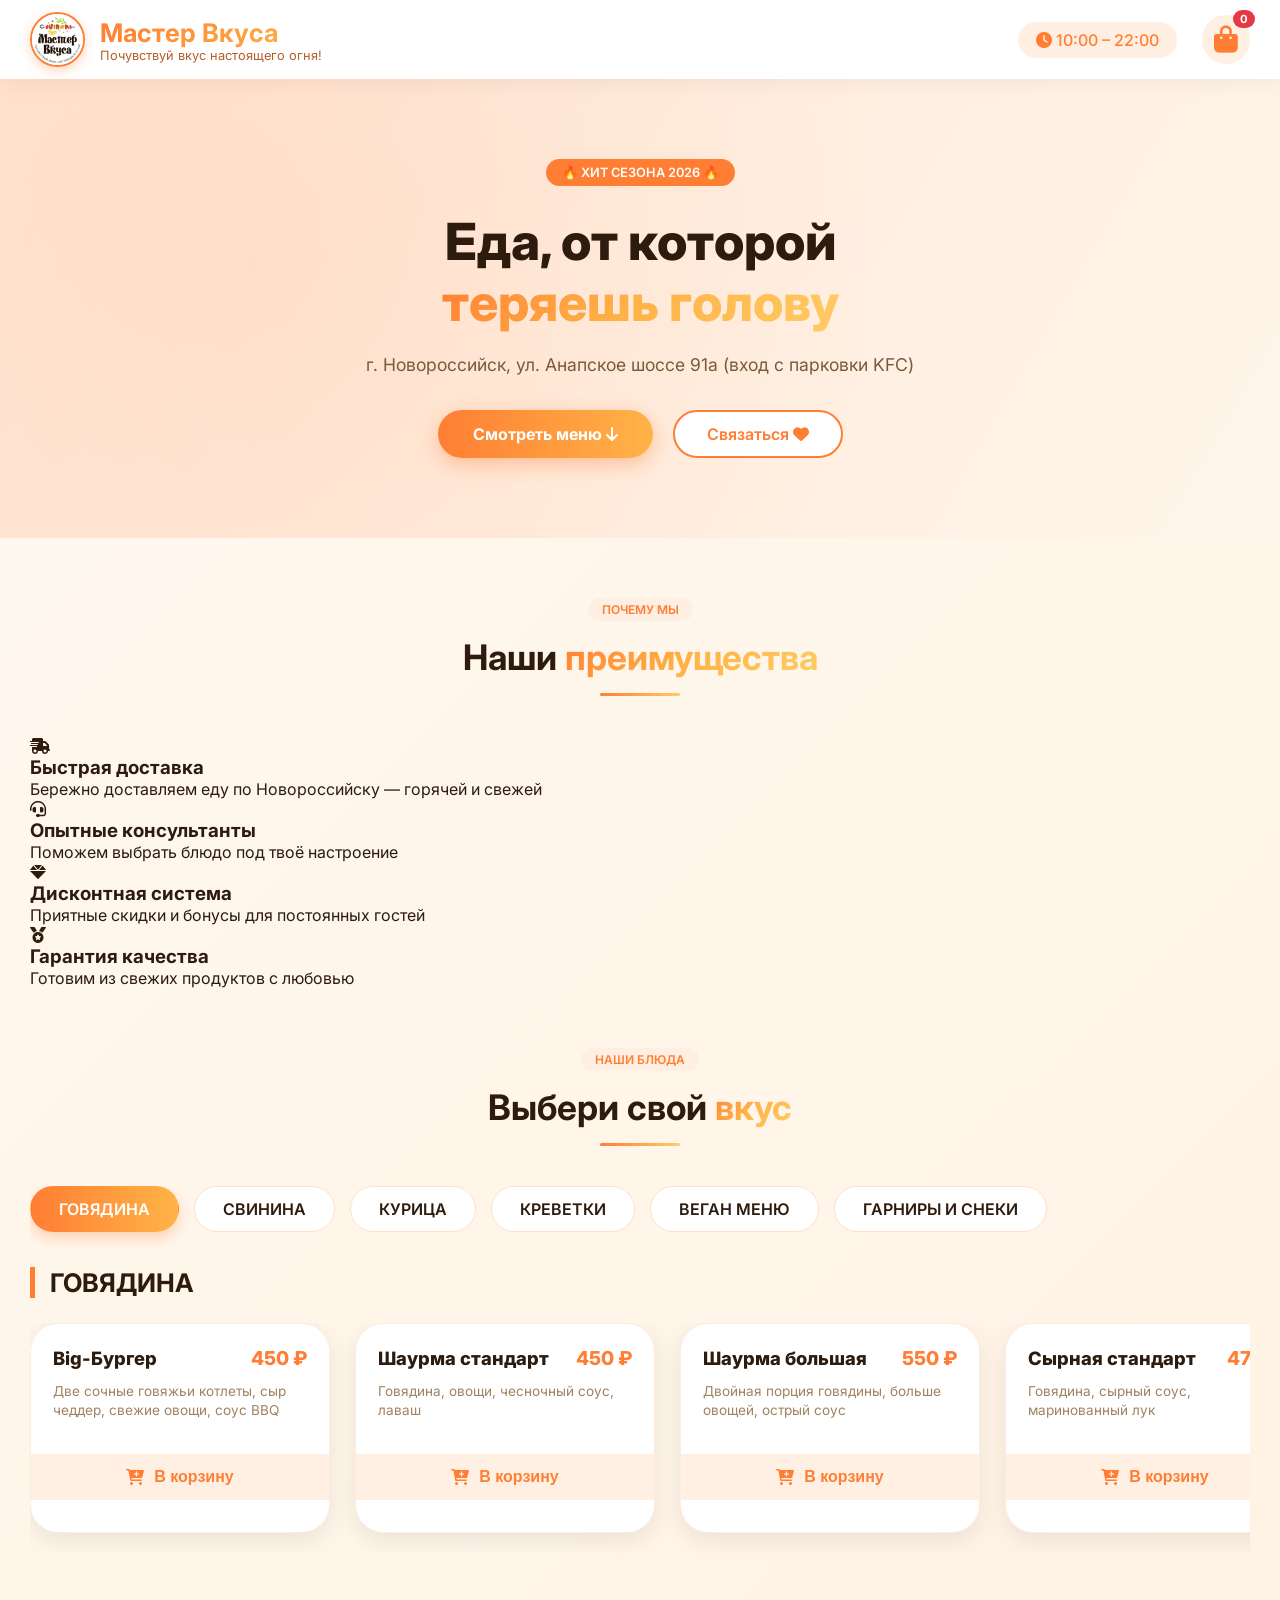
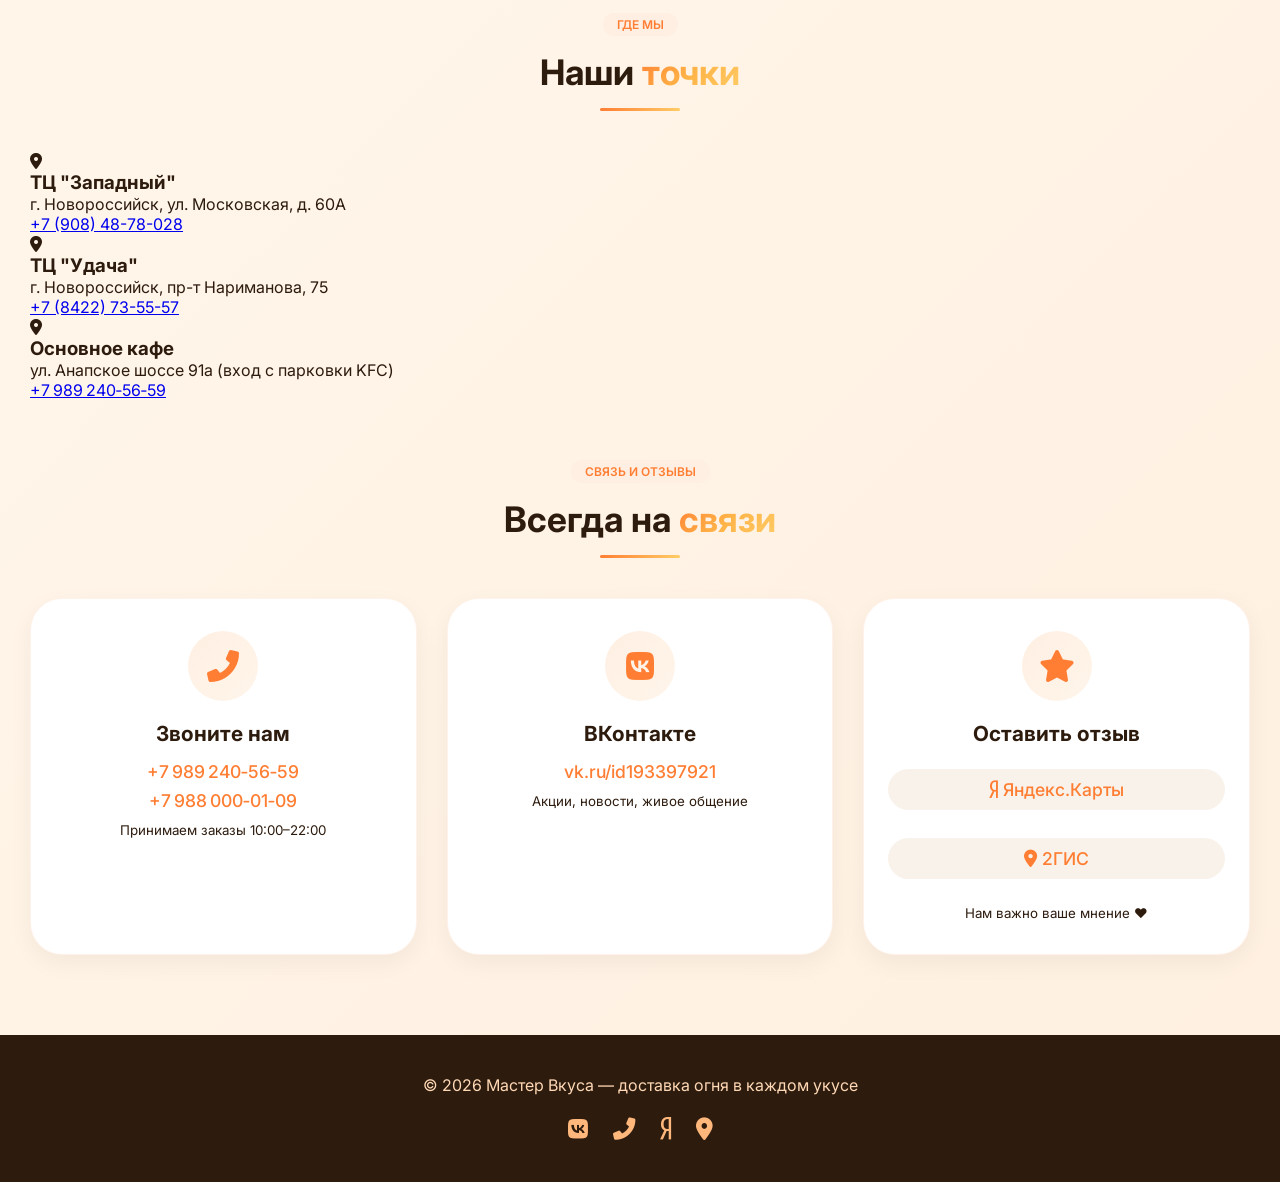
==== index.html @ c873ac10 "Update index.html" ====
<!DOCTYPE html>
<html lang="ru">
<head>
    <meta charset="UTF-8">
    <meta name="viewport" content="width=device-width, initial-scale=1.0, user-scalable=yes">
    <title>Мастер Вкуса — яркая доставка еды в Новороссийске</title>
    <link rel="stylesheet" href="style.css">
    <link rel="stylesheet" href="https://cdnjs.cloudflare.com/ajax/libs/font-awesome/6.0.0-beta3/css/all.min.css">
    <link href="https://fonts.googleapis.com/css2?family=Inter:opsz,wght@14..32,300;14..32,400;14..32,600;14..32,700;14..32,800&display=swap" rel="stylesheet">
</head>
<body>

    <!-- Бургер-меню -->
    <div class="burger-menu" id="burgerMenu">
        <div class="burger-line"></div>
        <div class="burger-line"></div>
        <div class="burger-line"></div>
    </div>
    <nav class="mobile-nav" id="mobileNav">
        <ul>
            <li><a href="#menu" class="mobile-link">🍔 Меню</a></li>
            <li><a href="#advantages" class="mobile-link">⭐ Почему мы</a></li>
            <li><a href="#shops" class="mobile-link">📍 Адреса</a></li>
            <li><a href="#contacts" class="mobile-link">📞 Контакты</a></li>
            <li><a href="#" id="mobileCartLink">🛒 Корзина <span id="mobileCartCount">0</span></a></li>
        </ul>
    </nav>

    <header class="header">
        <div class="container">
            <div class="logo-wrapper">
                <img src="IMG_5911.png" alt="Мастер Вкуса" class="logo-img" onerror="this.src='https://placehold.co/70x70?text=Лого'">
                <div class="logo-text">
                    <h1>Мастер Вкуса</h1>
                    <p>Почувствуй вкус настоящего огня!</p>
                </div>
            </div>
            <div class="header-info">
                <div class="hours"><i class="fas fa-clock"></i> 10:00 – 22:00</div>
                <div class="cart-icon" id="cartIcon">
                    <i class="fas fa-bag-shopping"></i>
                    <span id="cartCount" class="cart-count">0</span>
                </div>
            </div>
        </div>
    </header>

    <section class="hero">
        <div class="hero-bg"></div>
        <div class="container hero-content">
            <span class="hero-badge">🔥 ХИТ СЕЗОНА 2026 🔥</span>
            <h2>Еда, от которой<br><span class="gradient-text">теряешь голову</span></h2>
            <p>г. Новороссийск, ул. Анапское шоссе 91а (вход с парковки KFC)</p>
            <div class="hero-buttons">
                <a href="#menu" class="btn-primary">Смотреть меню <i class="fas fa-arrow-down"></i></a>
                <a href="#contacts" class="btn-secondary">Связаться <i class="fas fa-heart"></i></a>
            </div>
        </div>
    </section>

    <!-- БЛОК ПРЕИМУЩЕСТВ (как на фото) -->
    <div class="advantages-section" id="advantages">
        <div class="container">
            <div class="section-header">
                <span class="section-tag">ПОЧЕМУ МЫ</span>
                <h2 class="section-title">Наши <span class="gradient-text">преимущества</span></h2>
                <div class="glow-line"></div>
            </div>
            <div class="advantages-grid">
                <div class="advantage-card">
                    <div class="advantage-icon"><i class="fas fa-truck-fast"></i></div>
                    <h3>Быстрая доставка</h3>
                    <p>Бережно доставляем еду по Новороссийску — горячей и свежей</p>
                </div>
                <div class="advantage-card">
                    <div class="advantage-icon"><i class="fas fa-headset"></i></div>
                    <h3>Опытные консультанты</h3>
                    <p>Поможем выбрать блюдо под твоё настроение</p>
                </div>
                <div class="advantage-card">
                    <div class="advantage-icon"><i class="fas fa-gem"></i></div>
                    <h3>Дисконтная система</h3>
                    <p>Приятные скидки и бонусы для постоянных гостей</p>
                </div>
                <div class="advantage-card">
                    <div class="advantage-icon"><i class="fas fa-medal"></i></div>
                    <h3>Гарантия качества</h3>
                    <p>Готовим из свежих продуктов с любовью</p>
                </div>
            </div>
        </div>
    </div>

    <!-- МЕНЮ -->
    <div class="container" id="menu">
        <div class="section-header">
            <span class="section-tag">НАШИ БЛЮДА</span>
            <h2 class="section-title">Выбери свой <span class="gradient-text">вкус</span></h2>
            <div class="glow-line"></div>
        </div>
        
        <div class="categories-scroll">
            <div class="categories-wrapper" id="categoriesWrapper"></div>
        </div>
        
        <div id="activeCategoryTitle" class="active-category-title"></div>
        <div id="menuGrid" class="menu-grid-horizontal"></div>
    </div>

    <!-- БЛОК АДРЕСОВ МАГАЗИНОВ (как на фото) -->
    <div class="shops-section" id="shops">
        <div class="container">
            <div class="section-header">
                <span class="section-tag">ГДЕ МЫ</span>
                <h2 class="section-title">Наши <span class="gradient-text">точки</span></h2>
                <div class="glow-line"></div>
            </div>
            <div class="shops-grid">
                <div class="shop-card">
                    <i class="fas fa-map-marker-alt"></i>
                    <h3>ТЦ "Западный"</h3>
                    <p>г. Новороссийск, ул. Московская, д. 60А</p>
                    <a href="tel:+79084878028">+7 (908) 48-78-028</a>
                </div>
                <div class="shop-card">
                    <i class="fas fa-map-marker-alt"></i>
                    <h3>ТЦ "Удача"</h3>
                    <p>г. Новороссийск, пр-т Нариманова, 75</p>
                    <a href="tel:+78422735557">+7 (8422) 73-55-57</a>
                </div>
                <div class="shop-card">
                    <i class="fas fa-map-marker-alt"></i>
                    <h3>Основное кафе</h3>
                    <p>ул. Анапское шоссе 91а (вход с парковки KFC)</p>
                    <a href="tel:+79892405659">+7 989 240‑56‑59</a>
                </div>
            </div>
        </div>
    </div>

    <!-- БЛОК КОНТАКТОВ -->
    <div class="container contacts-section" id="contacts">
        <div class="section-header">
            <span class="section-tag">СВЯЗЬ И ОТЗЫВЫ</span>
            <h2 class="section-title">Всегда на <span class="gradient-text">связи</span></h2>
            <div class="glow-line"></div>
        </div>
        
        <div class="contacts-grid">
            <div class="contact-card">
                <div class="contact-icon"><i class="fas fa-phone-alt"></i></div>
                <h3>Звоните нам</h3>
                <a href="tel:+79892405659">+7 989 240‑56‑59</a>
                <a href="tel:+79880000109">+7 988 000‑01‑09</a>
                <small>Принимаем заказы 10:00–22:00</small>
            </div>

            <div class="contact-card">
                <div class="contact-icon"><i class="fab fa-vk"></i></div>
                <h3>ВКонтакте</h3>
                <a href="https://vk.ru/id193397921" target="_blank">vk.ru/id193397921</a>
                <small>Акции, новости, живое общение</small>
            </div>

            <div class="contact-card">
                <div class="contact-icon"><i class="fas fa-star"></i></div>
                <h3>Оставить отзыв</h3>
                <div class="review-links">
                    <a href="https://yandex.ru/maps/org/master_vkusa/110800337892/" target="_blank" class="review-btn yandex">
                        <i class="fab fa-yandex"></i> Яндекс.Карты
                    </a>
                    <a href="https://2gis.ru/novorossiysk/firm/70000001045162228" target="_blank" class="review-btn dgis">
                        <i class="fas fa-map-marker-alt"></i> 2ГИС
                    </a>
                </div>
                <small>Нам важно ваше мнение ❤️</small>
            </div>
        </div>
    </div>

    <!-- Модалки -->
    <div id="cartModal" class="modal">
        <div class="modal-content">
            <span class="close">&times;</span>
            <h2><i class="fas fa-bag-shopping"></i> Корзина</h2>
            <div id="cartItems" class="cart-items-list"></div>
            <div class="cart-total">Итого: <span id="cartTotalPrice">0</span> ₽</div>
            <button id="checkoutBtn" class="btn-checkout">Оформить заказ →</button>
        </div>
    </div>

    <div id="orderModal" class="modal">
        <div class="modal-content">
            <span class="close-order">&times;</span>
            <h2><i class="fas fa-clipboard-list"></i> Детали доставки</h2>
            <form id="orderForm">
                <label>Ваше имя</label>
                <input type="text" id="customerName" placeholder="Алексей" required>
                <label>Адрес доставки</label>
                <input type="text" id="customerAddress" placeholder="ул. Красная, 12, кв. 5" required>
                <label>Оплата</label>
                <select id="paymentMethod">
                    <option value="Наличные">Наличные курьеру</option>
                    <option value="Карта">Карта курьеру</option>
                </select>
                <button type="submit" class="btn-submit-order">Отправить в Max →</button>
            </form>
        </div>
    </div>

    <footer class="footer">
        <div class="container">
            <p>© 2026 Мастер Вкуса — доставка огня в каждом укусе</p>
            <div class="social-icons">
                <a href="https://vk.ru/id193397921" target="_blank"><i class="fab fa-vk"></i></a>
                <a href="tel:+79892405659"><i class="fas fa-phone-alt"></i></a>
                <a href="https://yandex.ru/maps/org/master_vkusa/110800337892/" target="_blank"><i class="fab fa-yandex"></i></a>
                <a href="https://2gis.ru/novorossiysk/firm/70000001045162228" target="_blank"><i class="fas fa-map-marker-alt"></i></a>
            </div>
        </div>
    </footer>

    <script src="script.js"></script>
</body>
</html>
---- style.css ----
* {
    margin: 0;
    padding: 0;
    box-sizing: border-box;
}

body {
    background: linear-gradient(135deg, #fff9f0 0%, #fff0e0 100%);
    color: #2d1b0e;
    font-family: 'Inter', 'Segoe UI', sans-serif;
    overflow-x: hidden;
}

.container {
    max-width: 1400px;
    margin: 0 auto;
    padding: 0 30px;
}

/* Бургер */
.burger-menu {
    display: none;
    position: fixed;
    top: 20px;
    left: 20px;
    z-index: 1001;
    width: 35px;
    height: 30px;
    flex-direction: column;
    justify-content: space-between;
    cursor: pointer;
}

.burger-line {
    width: 100%;
    height: 3px;
    background: #ff7e33;
    border-radius: 5px;
    transition: 0.3s;
}

.mobile-nav {
    display: none;
    position: fixed;
    top: 0;
    left: -280px;
    width: 260px;
    height: 100vh;
    background: white;
    z-index: 1000;
    padding: 80px 25px;
    box-shadow: 4px 0 20px rgba(0,0,0,0.1);
    transition: 0.3s;
    border-right: 2px solid #ff7e33;
}

.mobile-nav.active {
    left: 0;
}

.mobile-nav ul {
    list-style: none;
}

.mobile-nav ul li {
    margin: 25px 0;
}

.mobile-nav ul li a {
    font-size: 1.3rem;
    font-weight: 600;
    color: #2d1b0e;
    text-decoration: none;
}

.mobile-nav ul li a:hover {
    color: #ff7e33;
}

@media (max-width: 768px) {
    .burger-menu {
        display: flex;
    }
    .header .container {
        padding-left: 60px;
    }
}

/* Header */
.header {
    background: rgba(255, 255, 255, 0.98);
    box-shadow: 0 4px 20px rgba(0, 0, 0, 0.05);
    position: sticky;
    top: 0;
    z-index: 100;
    padding: 12px 0;
}

.header .container {
    display: flex;
    justify-content: space-between;
    align-items: center;
    flex-wrap: wrap;
    gap: 20px;
}

.logo-wrapper {
    display: flex;
    align-items: center;
    gap: 15px;
}

.logo-img {
    width: 55px;
    height: 55px;
    border-radius: 50%;
    object-fit: cover;
    border: 2px solid #ff7e33;
    box-shadow: 0 4px 12px rgba(255, 126, 51, 0.3);
}

.logo-text h1 {
    font-size: 1.6rem;
    background: linear-gradient(135deg, #ff7e33, #ffb347);
    -webkit-background-clip: text;
    background-clip: text;
    color: transparent;
}

.logo-text p {
    font-size: 0.8rem;
    color: #b45f2b;
}

.header-info {
    display: flex;
    gap: 25px;
    align-items: center;
}

.hours {
    background: #ffefe3;
    padding: 8px 18px;
    border-radius: 50px;
    font-weight: 500;
    color: #ff7e33;
}

.cart-icon {
    font-size: 1.7rem;
    cursor: pointer;
    position: relative;
    color: #ff7e33;
    transition: 0.2s;
    background: #fff0e3;
    padding: 8px 12px;
    border-radius: 50px;
}

.cart-icon:hover {
    background: #ff7e33;
    color: white;
}

.cart-count {
    position: absolute;
    top: -5px;
    right: -5px;
    background: #e63946;
    color: white;
    border-radius: 30px;
    padding: 2px 7px;
    font-size: 0.7rem;
    font-weight: bold;
}

/* Hero */
.hero {
    position: relative;
    padding: 80px 0;
    text-align: center;
    background: linear-gradient(120deg, #ffe6d5 0%, #fff5ea 100%);
}

.hero-bg {
    position: absolute;
    top: 0;
    left: 0;
    width: 100%;
    height: 100%;
    background-image: radial-gradient(circle at 20% 40%, rgba(255, 126, 51, 0.1) 0%, transparent 60%);
    pointer-events: none;
}

.hero-content {
    position: relative;
    z-index: 2;
}

.hero-badge {
    display: inline-block;
    background: #ff7e33;
    color: white;
    padding: 6px 16px;
    border-radius: 50px;
    font-size: 0.8rem;
    font-weight: 600;
    margin-bottom: 25px;
}

.hero h2 {
    font-size: 3.2rem;
    font-weight: 800;
    line-height: 1.2;
    margin-bottom: 20px;
    color: #2d1b0e;
}

.gradient-text {
    background: linear-gradient(135deg, #ff7e33, #ffb347, #ffcc66);
    -webkit-background-clip: text;
    background-clip: text;
    color: transparent;
}

.hero p {
    font-size: 1.1rem;
    color: #7a5a3a;
    margin-bottom: 35px;
}

.hero-buttons {
    display: flex;
    gap: 20px;
    justify-content: center;
    flex-wrap: wrap;
}

.btn-primary {
    background: linear-gradient(90deg, #ff7e33, #ffb347);
    padding: 14px 35px;
    border-radius: 50px;
    font-weight: 700;
    color: white;
    text-decoration: none;
    box-shadow: 0 6px 20px rgba(255, 126, 51, 0.4);
    transition: 0.3s;
    display: inline-block;
}

.btn-primary:hover {
    transform: translateY(-3px);
}

.btn-secondary {
    background: white;
    border: 2px solid #ff7e33;
    padding: 12px 32px;
    border-radius: 50px;
    font-weight: 600;
    color: #ff7e33;
    text-decoration: none;
    transition: 0.3s;
    display: inline-block;
}

.btn-secondary:hover {
    background: #ff7e33;
    color: white;
}

/* Секции */
.section-header {
    text-align: center;
    margin: 60px 0 40px;
}

.section-tag {
    display: inline-block;
    background: #ffefe3;
    color: #ff7e33;
    padding: 4px 14px;
    border-radius: 50px;
    font-size: 0.75rem;
    font-weight: 600;
    margin-bottom: 15px;
}

.section-title {
    font-size: 2.2rem;
    font-weight: 700;
    margin-bottom: 15px;
    color: #2d1b0e;
}

.glow-line {
    width: 80px;
    height: 3px;
    background: linear-gradient(90deg, #ff7e33, #ffcc66);
    margin: 0 auto;
    border-radius: 10px;
}

/* Горизонтальные категории */
.categories-scroll {
    overflow-x: auto;
    white-space: nowrap;
    margin: 30px 0 20px;
    padding-bottom: 15px;
    scrollbar-width: thin;
}

.categories-wrapper {
    display: inline-flex;
    gap: 15px;
}

.category-chip {
    display: inline-block;
    padding: 12px 28px;
    background: white;
    border-radius: 60px;
    font-weight: 600;
    color: #2d1b0e;
    cursor: pointer;
    transition: 0.2s;
    border: 1px solid #ffe0cc;
}

.category-chip:hover {
    border-color: #ff7e33;
    transform: translateY(-2px);
}

.category-chip.active {
    background: linear-gradient(90deg, #ff7e33, #ffb347);
    color: white;
    border-color: transparent;
    box-shadow: 0 6px 14px rgba(255, 126, 51, 0.3);
}

.active-category-title {
    font-size: 1.6rem;
    font-weight: 700;
    margin: 20px 0 25px;
    padding-left: 15px;
    border-left: 5px solid #ff7e33;
    color: #2d1b0e;
}

/* Горизонтальные карточки */
.menu-grid-horizontal {
    display: flex;
    overflow-x: auto;
    gap: 25px;
    padding-bottom: 20px;
    scrollbar-width: thin;
}

.menu-card {
    flex: 0 0 300px;
    background: white;
    border-radius: 28px;
    overflow: hidden;
    transition: 0.3s;
    box-shadow: 0 8px 24px rgba(0, 0, 0, 0.08);
    border: 1px solid rgba(255, 126, 51, 0.15);
}

.menu-card:hover {
    transform: translateY(-6px);
    border-color: #ff7e33;
}

.card-content {
    padding: 22px;
}

.card-title {
    display: flex;
    justify-content: space-between;
    align-items: baseline;
    flex-wrap: wrap;
    gap: 10px;
    margin-bottom: 10px;
}

.item-name {
    font-size: 1.15rem;
    font-weight: 800;
    color: #2d1b0e;
}

.item-price {
    color: #ff7e33;
    font-weight: 800;
    font-size: 1.2rem;
}

.item-description {
    font-size: 0.85rem;
    color: #a08263;
    margin: 12px 0;
    line-height: 1.4;
}

.btn-add {
    background: #fff0e3;
    border: none;
    width: 100%;
    padding: 14px;
    font-weight: 700;
    color: #ff7e33;
    cursor: pointer;
    transition: 0.2s;
    display: flex;
    align-items: center;
    justify-content: center;
    gap: 10px;
    font-size: 1rem;
}

.btn-add:hover {
    background: #ff7e33;
    color: white;
}

/* Контакты */
.contacts-section {
    margin: 60px auto;
}

.contacts-grid {
    display: grid;
    grid-template-columns: repeat(auto-fit, minmax(280px, 1fr));
    gap: 30px;
    margin-top: 30px;
}

.contact-card {
    background: white;
    border-radius: 32px;
    padding: 32px 24px;
    text-align: center;
    transition: 0.3s;
    box-shadow: 0 8px 24px rgba(0, 0, 0, 0.05);
    border: 1px solid rgba(255, 126, 51, 0.1);
}

.contact-card:hover {
    transform: translateY(-5px);
    border-color: #ff7e33;
}

.contact-icon {
    width: 70px;
    height: 70px;
    background: linear-gradient(135deg, #ffefe3, #fff5ea);
    border-radius: 50%;
    display: flex;
    align-items: center;
    justify-content: center;
    margin: 0 auto 20px;
}

.contact-icon i {
    font-size: 2rem;
    color: #ff7e33;
}

.contact-card h3 {
    margin-bottom: 15px;
    font-size: 1.3rem;
}

.contact-card a {
    display: block;
    color: #ff7e33;
    text-decoration: none;
    margin: 8px 0;
    font-size: 1.1rem;
    font-weight: 500;
}

.contact-card a:hover {
    color: #ffb347;
}

.review-links {
    display: flex;
    flex-direction: column;
    gap: 12px;
    margin: 15px 0;
}

.review-btn {
    display: inline-flex;
    align-items: center;
    justify-content: center;
    gap: 8px;
    padding: 10px;
    border-radius: 50px;
    background: #f8f2ea;
    text-decoration: none;
    font-weight: 500;
    color: #2d1b0e;
    transition: 0.2s;
}

.review-btn:hover {
    background: #ff7e33;
    color: white !important;
}

/* Модалки */
.modal {
    display: none;
    position: fixed;
    z-index: 1000;
    left: 0;
    top: 0;
    width: 100%;
    height: 100%;
    background: rgba(0, 0, 0, 0.5);
    backdrop-filter: blur(4px);
}

.modal-content {
    background: white;
    margin: 50px auto;
    width: 90%;
    max-width: 550px;
    border-radius: 40px;
    padding: 30px;
    animation: fadeUp 0.3s;
}

@keyframes fadeUp {
    from { opacity: 0; transform: translateY(30px);}
    to { opacity: 1; transform: translateY(0);}
}

.close, .close-order {
    float: right;
    font-size: 28px;
    cursor: pointer;
    color: #999;
}

.close:hover, .close-order:hover {
    color: #ff7e33;
}

.cart-items-list {
    max-height: 380px;
    overflow-y: auto;
    margin: 20px 0;
}

.cart-item {
    display: flex;
    justify-content: space-between;
    align-items: center;
    background: #fef8f0;
    padding: 12px 16px;
    border-radius: 50px;
    margin-bottom: 10px;
}

.cart-item-remove {
    background: #e63946;
    border: none;
    padding: 5px 14px;
    border-radius: 30px;
    color: white;
    cursor: pointer;
}

.cart-total {
    font-size: 1.5rem;
    text-align: right;
    margin: 20px 0;
    border-top: 2px solid #ffefe3;
    padding-top: 15px;
    font-weight: 800;
    color: #ff7e33;
}

.btn-checkout, .btn-submit-order {
    background: linear-gradient(90deg, #ff7e33, #ffb347);
    width: 100%;
    padding: 14px;
    border: none;
    border-radius: 60px;
    font-weight: 700;
    font-size: 1.1rem;
    color: white;
    cursor: pointer;
}

form label {
    display: block;
    margin: 15px 0 5px;
    font-weight: 600;
}

form input, form select {
    width: 100%;
    padding: 14px;
    border-radius: 60px;
    border: 1px solid #ffe0cc;
    background: #fefaf5;
    font-size: 1rem;
}

form input:focus, form select:focus {
    outline: none;
    border-color: #ff7e33;
}

/* Footer */
.footer {
    background: #2d1b0e;
    color: #ffd8b5;
    text-align: center;
    padding: 40px 20px;
    margin-top: 80px;
}

.social-icons {
    display: flex;
    justify-content: center;
    gap: 25px;
    margin-top: 20px;
}

.social-icons a {
    color: #ffb77c;
    font-size: 1.4rem;
    transition: 0.2s;
}

.social-icons a:hover {
    color: #ff7e33;
    transform: translateY(-3px);
}

@media (max-width: 768px) {
    .hero h2 { font-size: 2rem; }
    .section-title { font-size: 1.6rem; }
    .container { padding: 0 20px; }
    .menu-card { flex: 0 0 260px; }
}
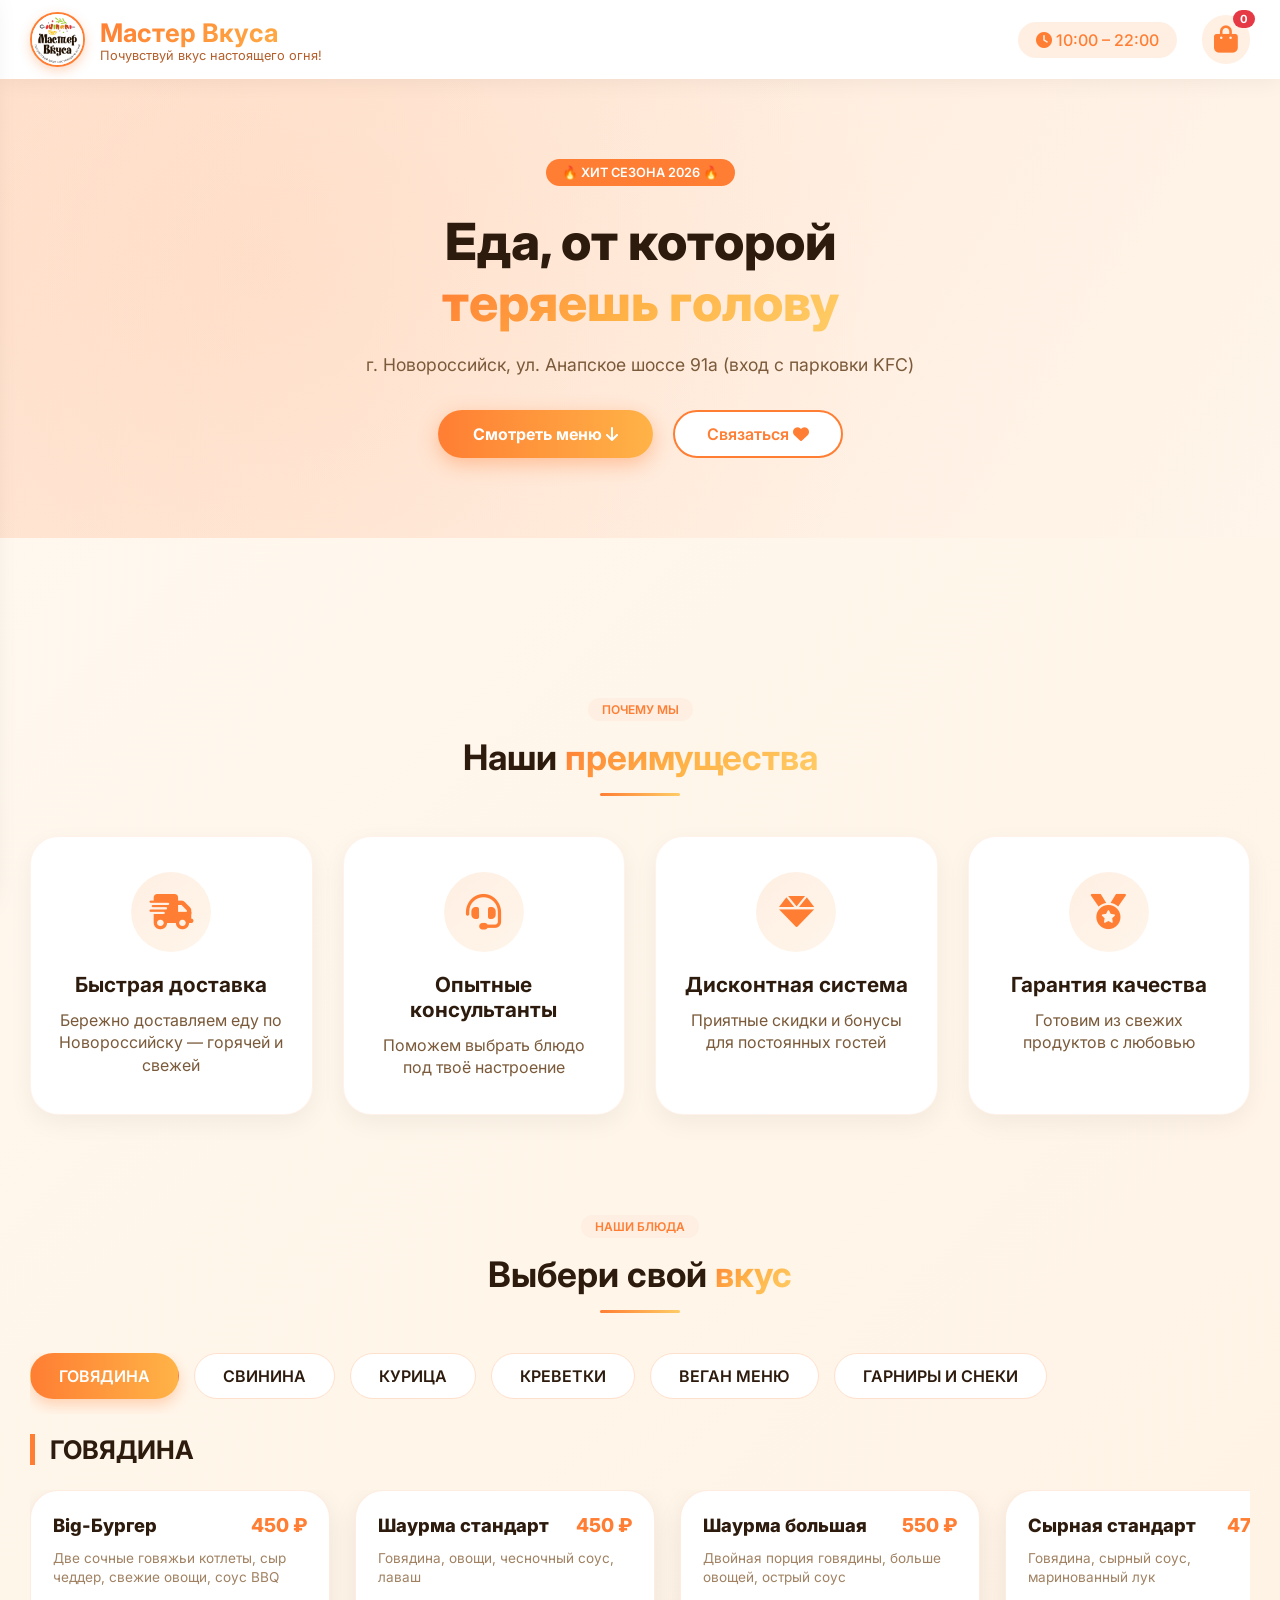
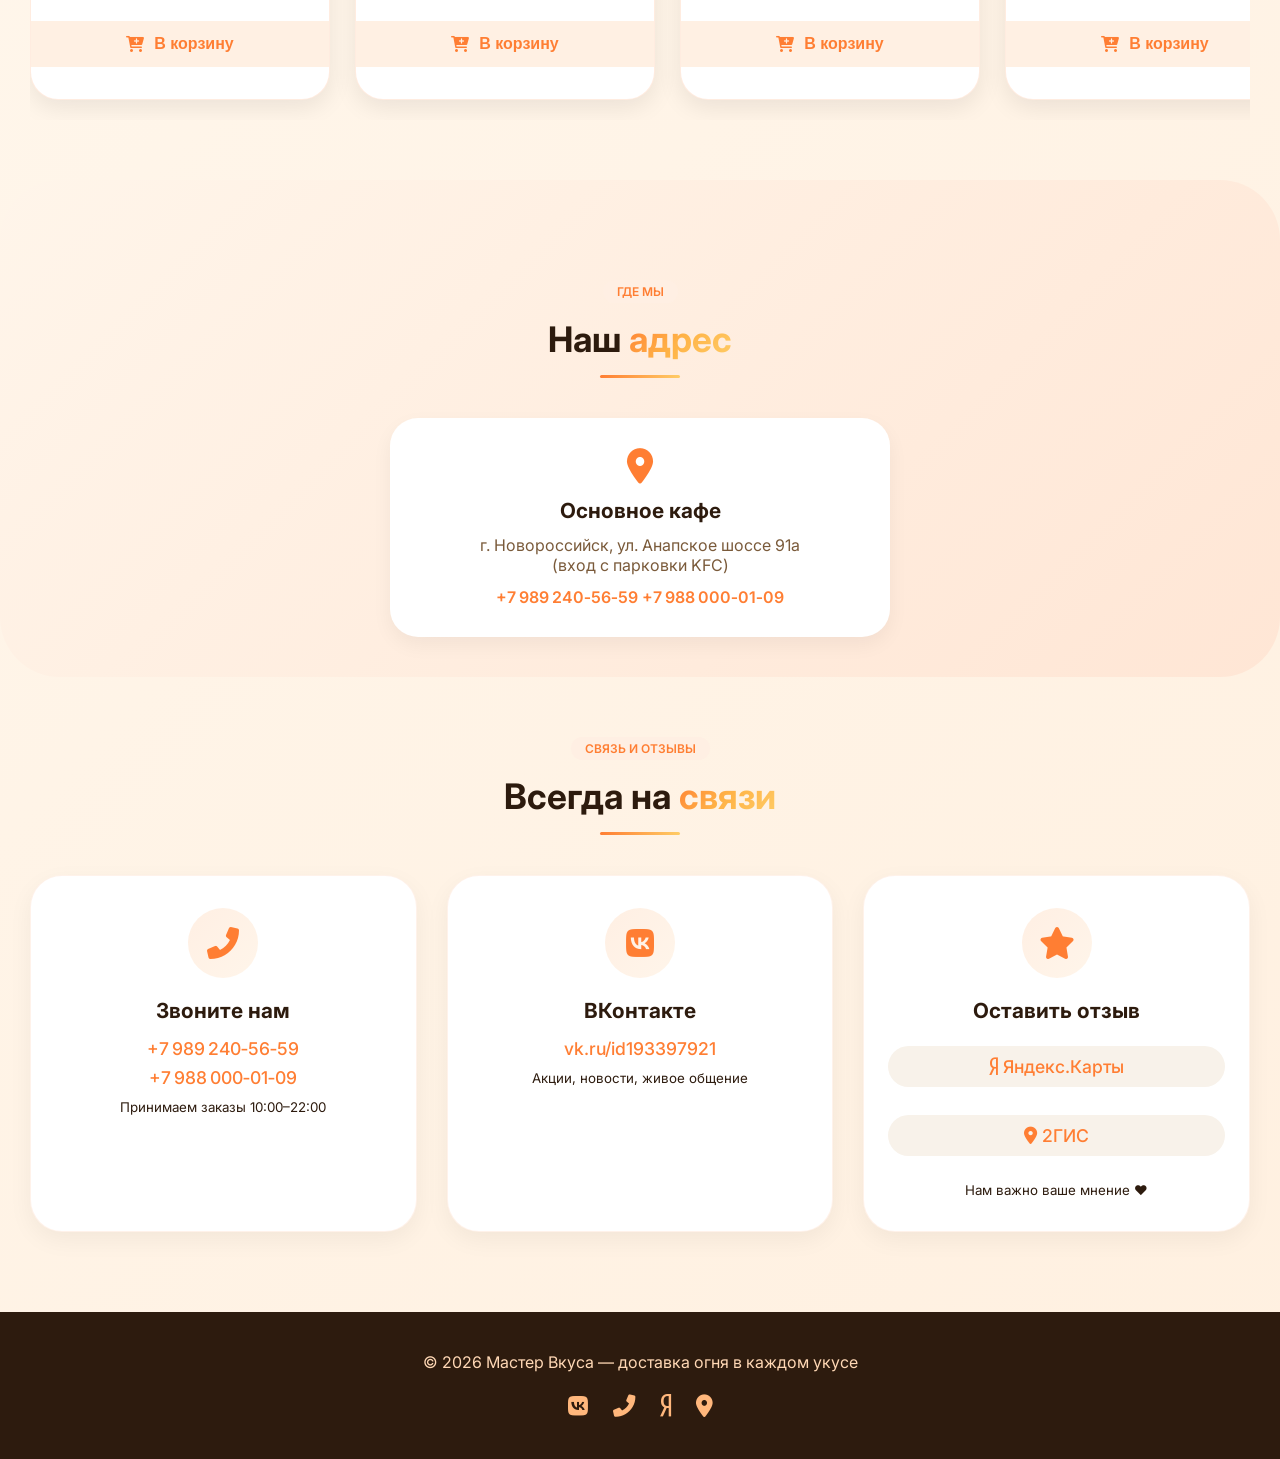
==== commit 4022666e: "Update index.html" ====
--- a/index.html
+++ b/index.html
@@ -20,7 +20,7 @@
         <ul>
             <li><a href="#menu" class="mobile-link">🍔 Меню</a></li>
             <li><a href="#advantages" class="mobile-link">⭐ Почему мы</a></li>
-            <li><a href="#shops" class="mobile-link">📍 Адреса</a></li>
+            <li><a href="#shops" class="mobile-link">📍 Адрес</a></li>
             <li><a href="#contacts" class="mobile-link">📞 Контакты</a></li>
             <li><a href="#" id="mobileCartLink">🛒 Корзина <span id="mobileCartCount">0</span></a></li>
         </ul>
@@ -58,7 +58,7 @@
         </div>
     </section>
 
-    <!-- БЛОК ПРЕИМУЩЕСТВ (как на фото) -->
+    <!-- БЛОК ПРЕИМУЩЕСТВ -->
     <div class="advantages-section" id="advantages">
         <div class="container">
             <div class="section-header">
@@ -107,32 +107,21 @@
         <div id="menuGrid" class="menu-grid-horizontal"></div>
     </div>
 
-    <!-- БЛОК АДРЕСОВ МАГАЗИНОВ (как на фото) -->
+    <!-- БЛОК АДРЕСА (только основной) -->
     <div class="shops-section" id="shops">
         <div class="container">
             <div class="section-header">
                 <span class="section-tag">ГДЕ МЫ</span>
-                <h2 class="section-title">Наши <span class="gradient-text">точки</span></h2>
+                <h2 class="section-title">Наш <span class="gradient-text">адрес</span></h2>
                 <div class="glow-line"></div>
             </div>
-            <div class="shops-grid">
-                <div class="shop-card">
-                    <i class="fas fa-map-marker-alt"></i>
-                    <h3>ТЦ "Западный"</h3>
-                    <p>г. Новороссийск, ул. Московская, д. 60А</p>
-                    <a href="tel:+79084878028">+7 (908) 48-78-028</a>
-                </div>
-                <div class="shop-card">
-                    <i class="fas fa-map-marker-alt"></i>
-                    <h3>ТЦ "Удача"</h3>
-                    <p>г. Новороссийск, пр-т Нариманова, 75</p>
-                    <a href="tel:+78422735557">+7 (8422) 73-55-57</a>
-                </div>
+            <div class="shops-grid" style="grid-template-columns: 1fr; max-width: 500px; margin: 0 auto;">
                 <div class="shop-card">
                     <i class="fas fa-map-marker-alt"></i>
                     <h3>Основное кафе</h3>
-                    <p>ул. Анапское шоссе 91а (вход с парковки KFC)</p>
+                    <p>г. Новороссийск, ул. Анапское шоссе 91а<br>(вход с парковки KFC)</p>
                     <a href="tel:+79892405659">+7 989 240‑56‑59</a>
+                    <a href="tel:+79880000109" style="margin-top: 5px;">+7 988 000‑01‑09</a>
                 </div>
             </div>
         </div>
--- a/style.css
+++ b/style.css
@@ -17,15 +17,15 @@
     padding: 0 30px;
 }
 
-/* Бургер */
+/* ===== БУРГЕР (ИСПРАВЛЕН) ===== */
 .burger-menu {
     display: none;
     position: fixed;
-    top: 20px;
+    top: 22px;
     left: 20px;
     z-index: 1001;
-    width: 35px;
-    height: 30px;
+    width: 32px;
+    height: 26px;
     flex-direction: column;
     justify-content: space-between;
     cursor: pointer;
@@ -40,18 +40,17 @@
 }
 
 .mobile-nav {
-    display: none;
     position: fixed;
     top: 0;
-    left: -280px;
-    width: 260px;
+    left: -300px;
+    width: 280px;
     height: 100vh;
     background: white;
     z-index: 1000;
     padding: 80px 25px;
-    box-shadow: 4px 0 20px rgba(0,0,0,0.1);
+    box-shadow: 4px 0 30px rgba(0,0,0,0.15);
     transition: 0.3s;
-    border-right: 2px solid #ff7e33;
+    border-right: 3px solid #ff7e33;
 }
 
 .mobile-nav.active {
@@ -71,10 +70,13 @@
     font-weight: 600;
     color: #2d1b0e;
     text-decoration: none;
+    display: block;
+    transition: 0.2s;
 }
 
 .mobile-nav ul li a:hover {
     color: #ff7e33;
+    transform: translateX(5px);
 }
 
 @media (max-width: 768px) {
@@ -82,11 +84,11 @@
         display: flex;
     }
     .header .container {
-        padding-left: 60px;
+        padding-left: 65px;
     }
 }
 
-/* Header */
+/* ===== HEADER (без изменений) ===== */
 .header {
     background: rgba(255, 255, 255, 0.98);
     box-shadow: 0 4px 20px rgba(0, 0, 0, 0.05);
@@ -174,7 +176,7 @@
     font-weight: bold;
 }
 
-/* Hero */
+/* ===== HERO ===== */
 .hero {
     position: relative;
     padding: 80px 0;
@@ -269,7 +271,120 @@
     color: white;
 }
 
-/* Секции */
+/* ===== ПРЕИМУЩЕСТВА (НОВЫЙ БЛОК) ===== */
+.advantages-section {
+    margin: 60px 0;
+    padding: 40px 0;
+}
+
+.advantages-grid {
+    display: grid;
+    grid-template-columns: repeat(auto-fit, minmax(250px, 1fr));
+    gap: 30px;
+    margin-top: 40px;
+}
+
+.advantage-card {
+    background: white;
+    border-radius: 28px;
+    padding: 35px 25px;
+    text-align: center;
+    transition: 0.3s;
+    box-shadow: 0 8px 24px rgba(0, 0, 0, 0.05);
+    border: 1px solid rgba(255, 126, 51, 0.1);
+}
+
+.advantage-card:hover {
+    transform: translateY(-8px);
+    border-color: #ff7e33;
+    box-shadow: 0 20px 35px rgba(255, 126, 51, 0.12);
+}
+
+.advantage-icon {
+    width: 80px;
+    height: 80px;
+    background: linear-gradient(135deg, #ffefe3, #fff5ea);
+    border-radius: 50%;
+    display: flex;
+    align-items: center;
+    justify-content: center;
+    margin: 0 auto 20px;
+}
+
+.advantage-icon i {
+    font-size: 2.2rem;
+    color: #ff7e33;
+}
+
+.advantage-card h3 {
+    font-size: 1.3rem;
+    margin-bottom: 12px;
+    color: #2d1b0e;
+}
+
+.advantage-card p {
+    color: #7a5a3a;
+    line-height: 1.4;
+}
+
+/* ===== АДРЕСА МАГАЗИНОВ (НОВЫЙ БЛОК) ===== */
+.shops-section {
+    margin: 60px 0;
+    padding: 40px 0;
+    background: linear-gradient(135deg, #fff5ea, #ffe6d5);
+    border-radius: 60px;
+}
+
+.shops-grid {
+    display: grid;
+    grid-template-columns: repeat(auto-fit, minmax(300px, 1fr));
+    gap: 30px;
+    margin-top: 40px;
+}
+
+.shop-card {
+    background: white;
+    border-radius: 28px;
+    padding: 30px;
+    text-align: center;
+    transition: 0.3s;
+    box-shadow: 0 8px 20px rgba(0, 0, 0, 0.05);
+}
+
+.shop-card:hover {
+    transform: translateY(-5px);
+    box-shadow: 0 15px 30px rgba(255, 126, 51, 0.15);
+}
+
+.shop-card i {
+    font-size: 2.2rem;
+    color: #ff7e33;
+    margin-bottom: 15px;
+}
+
+.shop-card h3 {
+    font-size: 1.3rem;
+    margin-bottom: 12px;
+    color: #2d1b0e;
+}
+
+.shop-card p {
+    color: #7a5a3a;
+    margin-bottom: 12px;
+}
+
+.shop-card a {
+    color: #ff7e33;
+    text-decoration: none;
+    font-weight: 600;
+    font-size: 1rem;
+}
+
+.shop-card a:hover {
+    text-decoration: underline;
+}
+
+/* ===== СЕКЦИИ (общие) ===== */
 .section-header {
     text-align: center;
     margin: 60px 0 40px;
@@ -301,7 +416,7 @@
     border-radius: 10px;
 }
 
-/* Горизонтальные категории */
+/* ===== МЕНЮ (горизонтальное) ===== */
 .categories-scroll {
     overflow-x: auto;
     white-space: nowrap;
@@ -348,7 +463,6 @@
     color: #2d1b0e;
 }
 
-/* Горизонтальные карточки */
 .menu-grid-horizontal {
     display: flex;
     overflow-x: auto;
@@ -425,7 +539,7 @@
     color: white;
 }
 
-/* Контакты */
+/* ===== КОНТАКТЫ ===== */
 .contacts-section {
     margin: 60px auto;
 }
@@ -512,7 +626,7 @@
     color: white !important;
 }
 
-/* Модалки */
+/* ===== МОДАЛКИ ===== */
 .modal {
     display: none;
     position: fixed;
@@ -613,12 +727,7 @@
     font-size: 1rem;
 }
 
-form input:focus, form select:focus {
-    outline: none;
-    border-color: #ff7e33;
-}
-
-/* Footer */
+/* ===== FOOTER ===== */
 .footer {
     background: #2d1b0e;
     color: #ffd8b5;
@@ -650,4 +759,5 @@
     .section-title { font-size: 1.6rem; }
     .container { padding: 0 20px; }
     .menu-card { flex: 0 0 260px; }
-}
+    .advantages-grid, .shops-grid, .contacts-grid { gap: 20px; }
+}
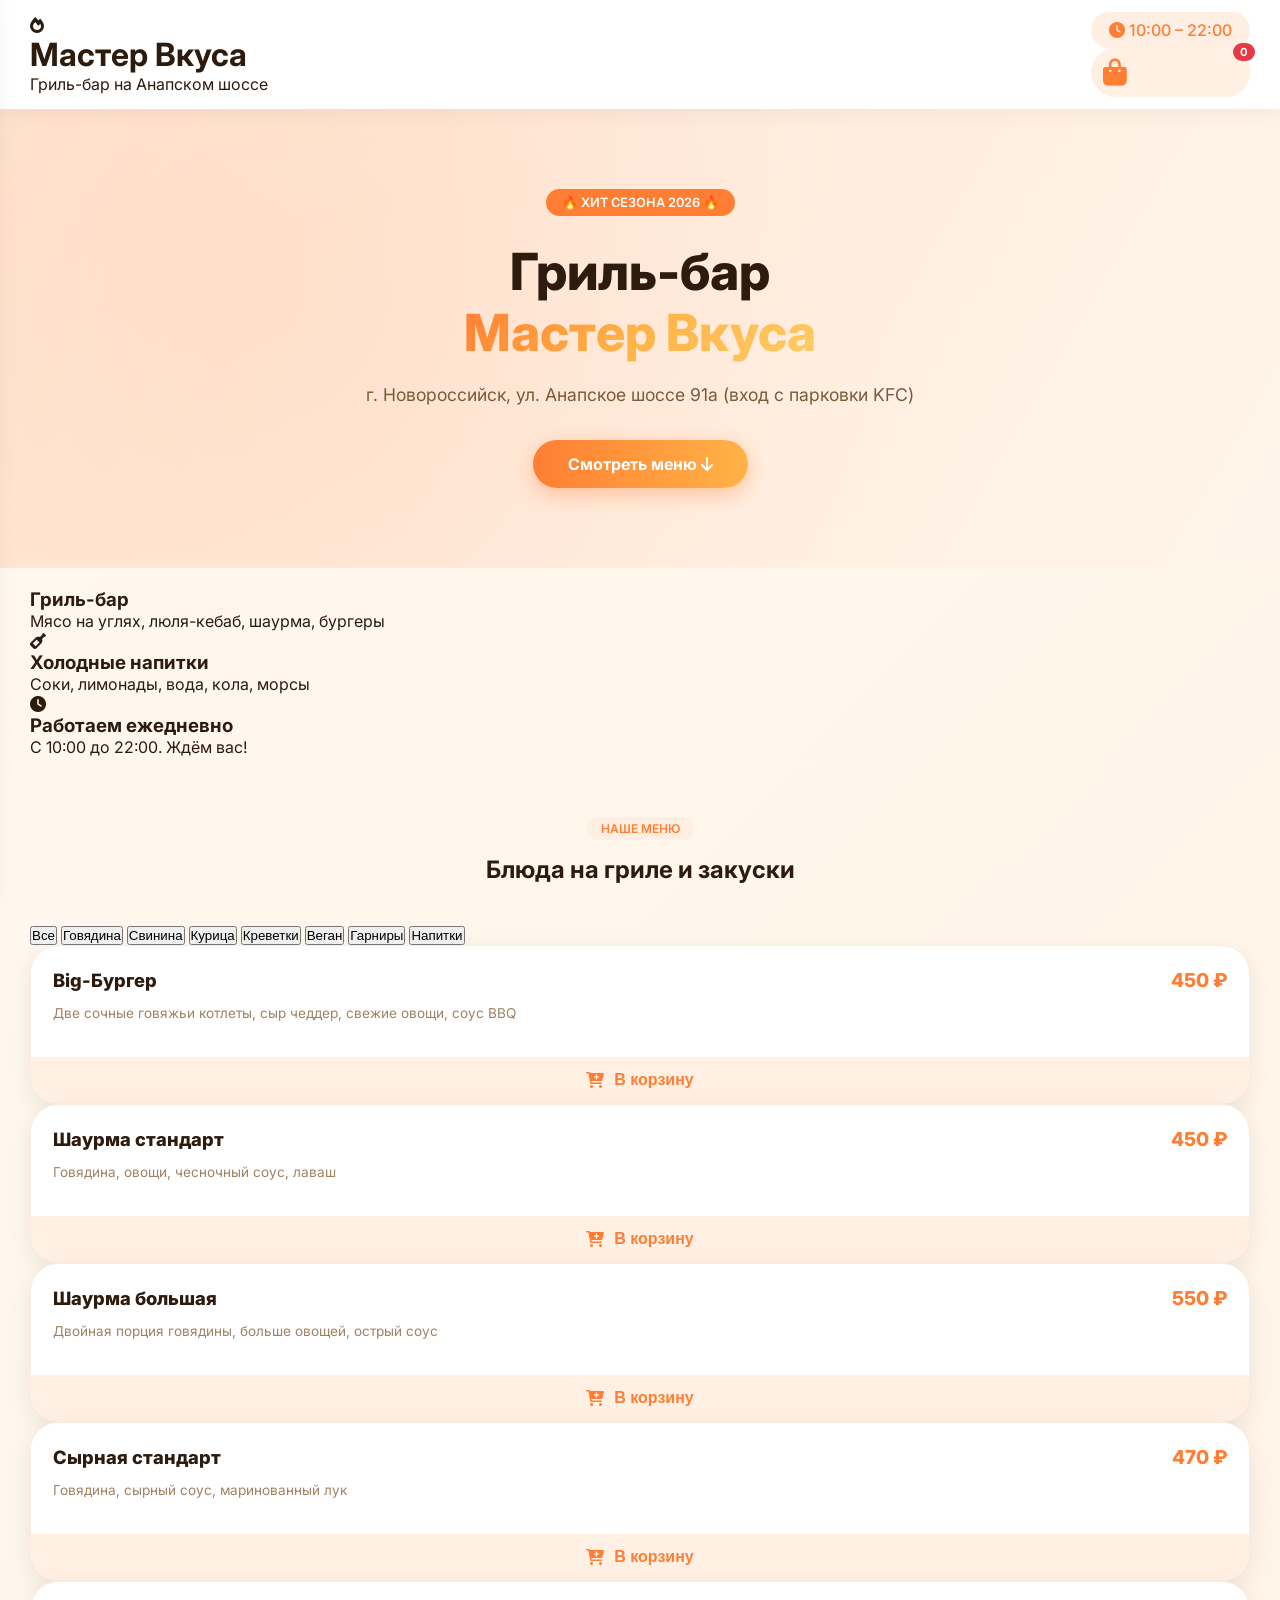
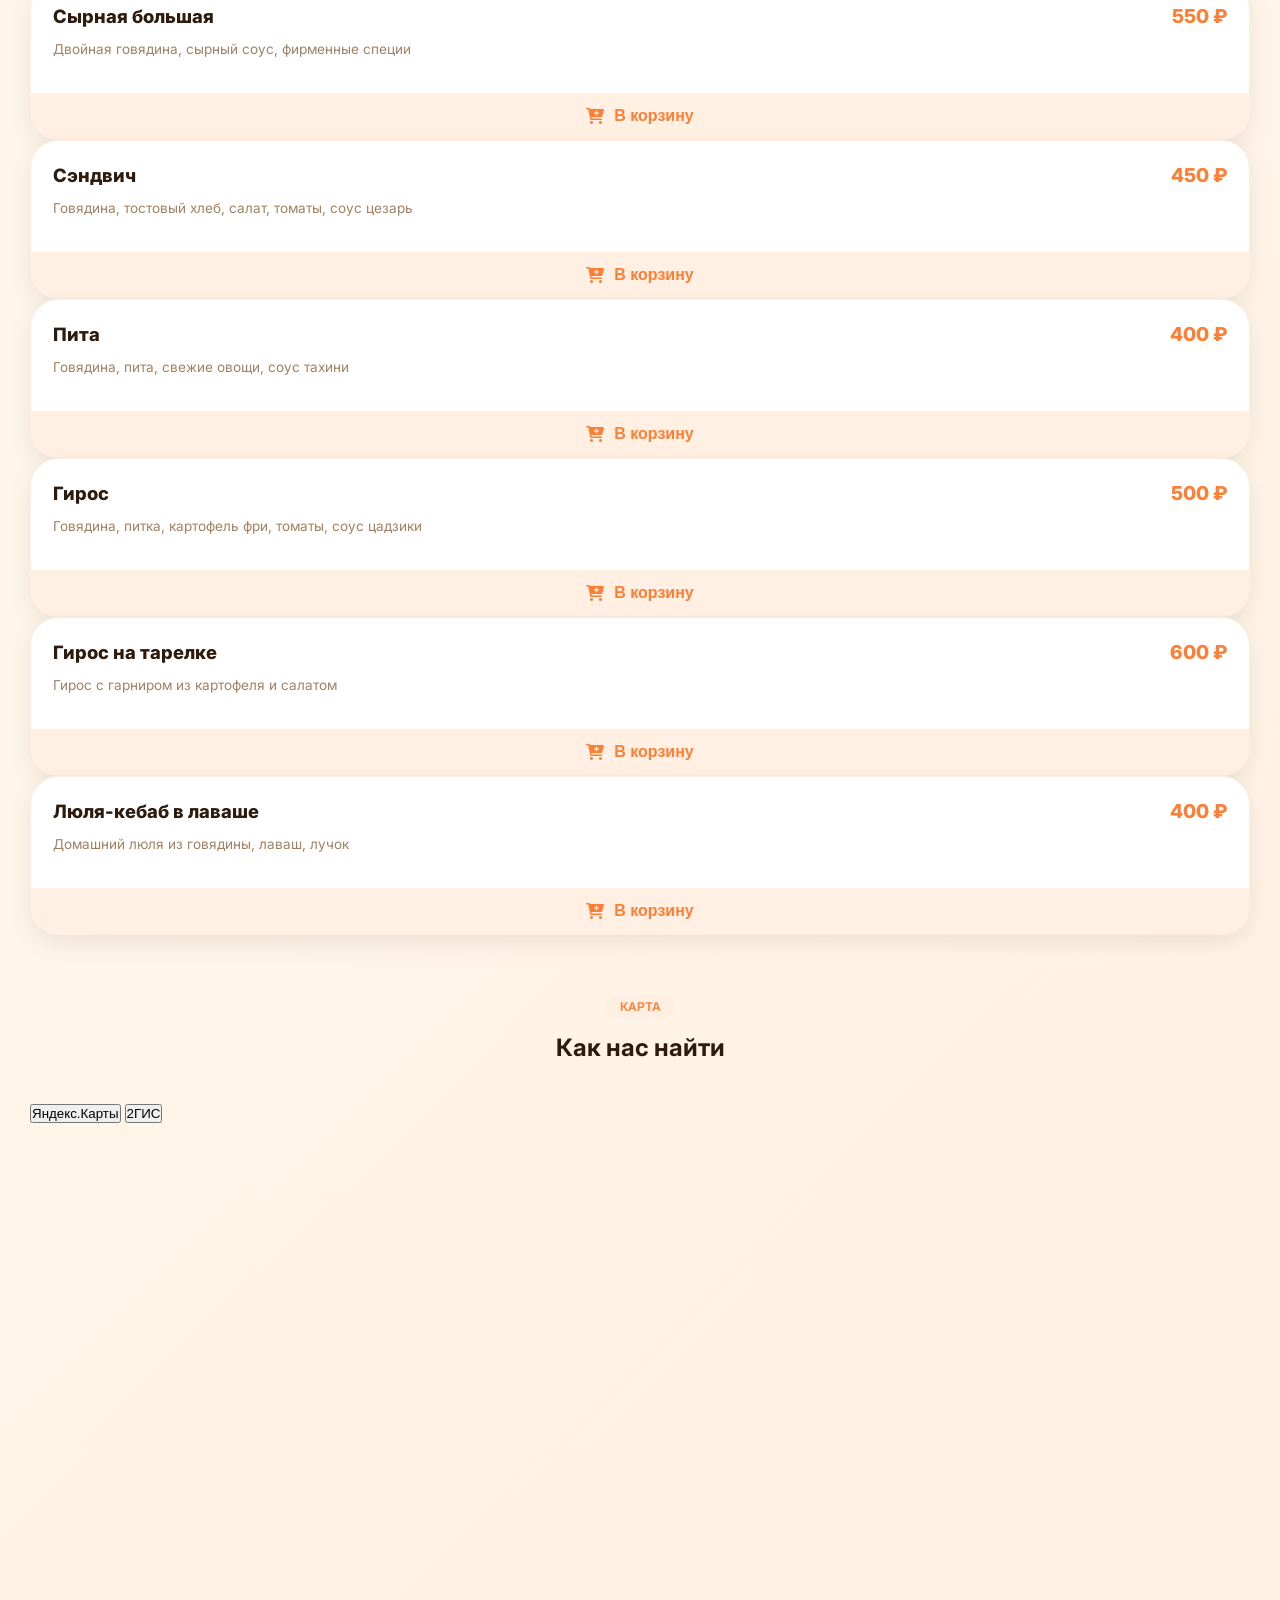
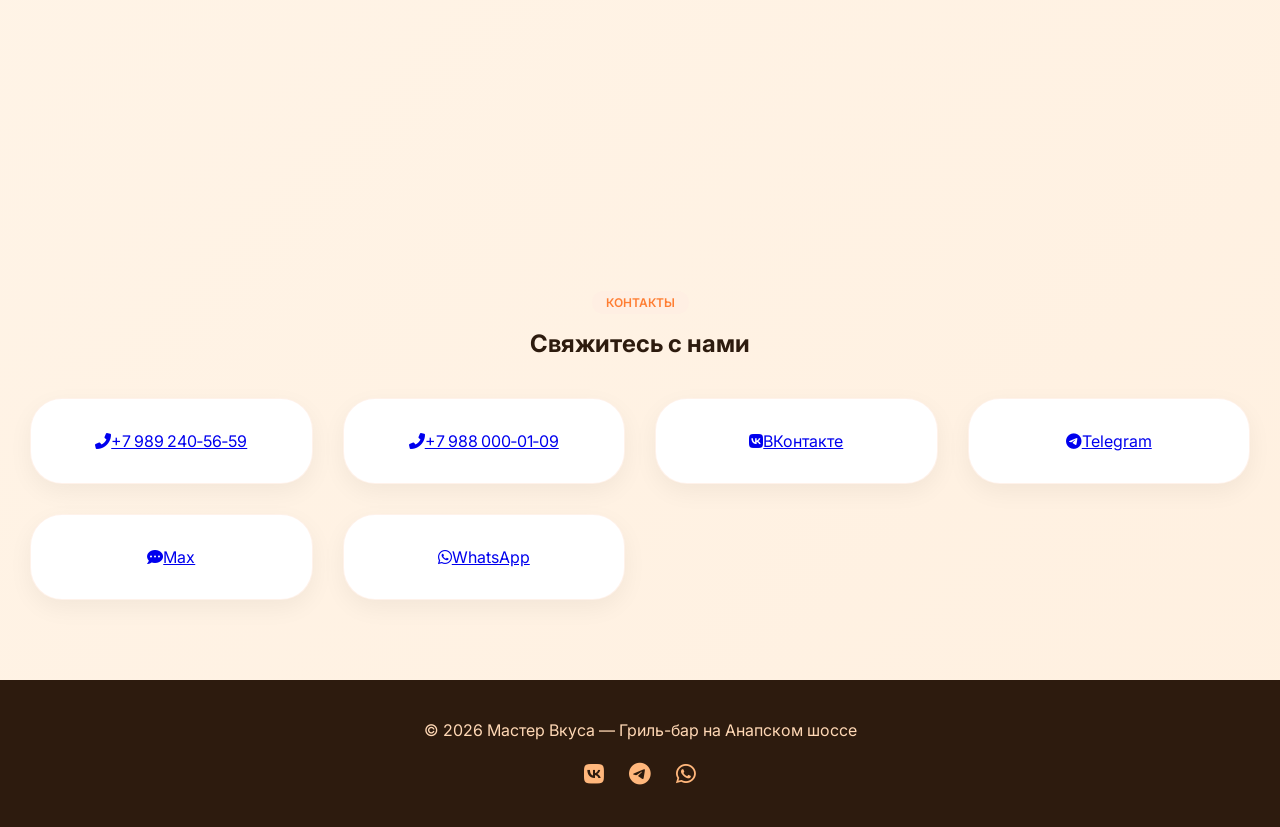
==== commit ebbddc56: "Update index.html" ====
--- a/index.html
+++ b/index.html
@@ -3,39 +3,39 @@
 <head>
     <meta charset="UTF-8">
     <meta name="viewport" content="width=device-width, initial-scale=1.0, user-scalable=yes">
-    <title>Мастер Вкуса — яркая доставка еды в Новороссийске</title>
+    <title>Мастер Вкуса — гриль-бар на Анапском шоссе</title>
     <link rel="stylesheet" href="style.css">
     <link rel="stylesheet" href="https://cdnjs.cloudflare.com/ajax/libs/font-awesome/6.0.0-beta3/css/all.min.css">
-    <link href="https://fonts.googleapis.com/css2?family=Inter:opsz,wght@14..32,300;14..32,400;14..32,600;14..32,700;14..32,800&display=swap" rel="stylesheet">
+    <link href="https://fonts.googleapis.com/css2?family=Inter:opsz,wght@14..32,300;400;500;600;700;800&display=swap" rel="stylesheet">
 </head>
 <body>
 
-    <!-- Бургер-меню -->
     <div class="burger-menu" id="burgerMenu">
-        <div class="burger-line"></div>
-        <div class="burger-line"></div>
-        <div class="burger-line"></div>
+        <div class="burger-line line1"></div>
+        <div class="burger-line line2"></div>
+        <div class="burger-line line3"></div>
     </div>
     <nav class="mobile-nav" id="mobileNav">
         <ul>
             <li><a href="#menu" class="mobile-link">🍔 Меню</a></li>
-            <li><a href="#advantages" class="mobile-link">⭐ Почему мы</a></li>
-            <li><a href="#shops" class="mobile-link">📍 Адрес</a></li>
+            <li><a href="#map" class="mobile-link">📍 Карта</a></li>
             <li><a href="#contacts" class="mobile-link">📞 Контакты</a></li>
             <li><a href="#" id="mobileCartLink">🛒 Корзина <span id="mobileCartCount">0</span></a></li>
         </ul>
     </nav>
 
+    <div id="toast" class="toast"></div>
+
     <header class="header">
         <div class="container">
-            <div class="logo-wrapper">
-                <img src="IMG_5911.png" alt="Мастер Вкуса" class="logo-img" onerror="this.src='https://placehold.co/70x70?text=Лого'">
-                <div class="logo-text">
+            <div class="logo">
+                <i class="fas fa-fire"></i>
+                <div>
                     <h1>Мастер Вкуса</h1>
-                    <p>Почувствуй вкус настоящего огня!</p>
+                    <p>Гриль-бар на Анапском шоссе</p>
                 </div>
             </div>
-            <div class="header-info">
+            <div class="header-actions">
                 <div class="hours"><i class="fas fa-clock"></i> 10:00 – 22:00</div>
                 <div class="cart-icon" id="cartIcon">
                     <i class="fas fa-bag-shopping"></i>
@@ -49,125 +49,84 @@
         <div class="hero-bg"></div>
         <div class="container hero-content">
             <span class="hero-badge">🔥 ХИТ СЕЗОНА 2026 🔥</span>
-            <h2>Еда, от которой<br><span class="gradient-text">теряешь голову</span></h2>
+            <h2>Гриль-бар<br><span class="gradient-text">Мастер Вкуса</span></h2>
             <p>г. Новороссийск, ул. Анапское шоссе 91а (вход с парковки KFC)</p>
-            <div class="hero-buttons">
-                <a href="#menu" class="btn-primary">Смотреть меню <i class="fas fa-arrow-down"></i></a>
-                <a href="#contacts" class="btn-secondary">Связаться <i class="fas fa-heart"></i></a>
+            <a href="#menu" class="btn-primary">Смотреть меню <i class="fas fa-arrow-down"></i></a>
+        </div>
+    </section>
+
+    <section class="info-cards">
+        <div class="container">
+            <div class="info-grid">
+                <div class="info-card"><i class="fas fa-grill"></i><h3>Гриль-бар</h3><p>Мясо на углях, люля-кебаб, шаурма, бургеры</p></div>
+                <div class="info-card"><i class="fas fa-wine-bottle"></i><h3>Холодные напитки</h3><p>Соки, лимонады, вода, кола, морсы</p></div>
+                <div class="info-card"><i class="fas fa-clock"></i><h3>Работаем ежедневно</h3><p>С 10:00 до 22:00. Ждём вас!</p></div>
             </div>
         </div>
     </section>
 
-    <!-- БЛОК ПРЕИМУЩЕСТВ -->
-    <div class="advantages-section" id="advantages">
+    <section class="menu-section" id="menu">
         <div class="container">
             <div class="section-header">
-                <span class="section-tag">ПОЧЕМУ МЫ</span>
-                <h2 class="section-title">Наши <span class="gradient-text">преимущества</span></h2>
-                <div class="glow-line"></div>
+                <span class="section-tag">НАШЕ МЕНЮ</span>
+                <h2>Блюда на гриле и закуски</h2>
+                <div class="line"></div>
             </div>
-            <div class="advantages-grid">
-                <div class="advantage-card">
-                    <div class="advantage-icon"><i class="fas fa-truck-fast"></i></div>
-                    <h3>Быстрая доставка</h3>
-                    <p>Бережно доставляем еду по Новороссийску — горячей и свежей</p>
+            <div class="category-filters">
+                <button class="filter-btn active" data-cat="all">Все</button>
+                <button class="filter-btn" data-cat="ГОВЯДИНА">Говядина</button>
+                <button class="filter-btn" data-cat="СВИНИНА">Свинина</button>
+                <button class="filter-btn" data-cat="КУРИЦА">Курица</button>
+                <button class="filter-btn" data-cat="КРЕВЕТКИ">Креветки</button>
+                <button class="filter-btn" data-cat="ВЕГАН">Веган</button>
+                <button class="filter-btn" data-cat="ГАРНИРЫ">Гарниры</button>
+                <button class="filter-btn" data-cat="НАПИТКИ">Напитки</button>
+            </div>
+            <div id="menuGrid" class="menu-grid"></div>
+        </div>
+    </section>
+
+    <section class="map-section" id="map">
+        <div class="container">
+            <div class="section-header">
+                <span class="section-tag">КАРТА</span>
+                <h2>Как нас найти</h2>
+                <div class="line"></div>
+            </div>
+            <div class="map-wrapper">
+                <div class="map-tabs">
+                    <button class="map-tab active" data-map="yandex">Яндекс.Карты</button>
+                    <button class="map-tab" data-map="dgis">2ГИС</button>
                 </div>
-                <div class="advantage-card">
-                    <div class="advantage-icon"><i class="fas fa-headset"></i></div>
-                    <h3>Опытные консультанты</h3>
-                    <p>Поможем выбрать блюдо под твоё настроение</p>
+                <div id="yandexMap" class="map-container active">
+                    <iframe src="https://yandex.ru/map-widget/v1/?ll=37.727355%2C44.743992&z=16&pt=37.727355%2C44.743992" width="100%" height="350" style="border:0; border-radius:24px;" allowfullscreen="" loading="lazy"></iframe>
                 </div>
-                <div class="advantage-card">
-                    <div class="advantage-icon"><i class="fas fa-gem"></i></div>
-                    <h3>Дисконтная система</h3>
-                    <p>Приятные скидки и бонусы для постоянных гостей</p>
-                </div>
-                <div class="advantage-card">
-                    <div class="advantage-icon"><i class="fas fa-medal"></i></div>
-                    <h3>Гарантия качества</h3>
-                    <p>Готовим из свежих продуктов с любовью</p>
+                <div id="dgisMap" class="map-container">
+                    <iframe src="https://2gis.ru/novorossiysk/firm/70000001045162228/inside?m=37.727355%2C44.743992%2F16" width="100%" height="350" style="border:0; border-radius:24px;" allowfullscreen="" loading="lazy"></iframe>
                 </div>
             </div>
         </div>
-    </div>
+    </section>
 
-    <!-- МЕНЮ -->
-    <div class="container" id="menu">
-        <div class="section-header">
-            <span class="section-tag">НАШИ БЛЮДА</span>
-            <h2 class="section-title">Выбери свой <span class="gradient-text">вкус</span></h2>
-            <div class="glow-line"></div>
-        </div>
-        
-        <div class="categories-scroll">
-            <div class="categories-wrapper" id="categoriesWrapper"></div>
-        </div>
-        
-        <div id="activeCategoryTitle" class="active-category-title"></div>
-        <div id="menuGrid" class="menu-grid-horizontal"></div>
-    </div>
-
-    <!-- БЛОК АДРЕСА (только основной) -->
-    <div class="shops-section" id="shops">
+    <section class="contacts-section" id="contacts">
         <div class="container">
             <div class="section-header">
-                <span class="section-tag">ГДЕ МЫ</span>
-                <h2 class="section-title">Наш <span class="gradient-text">адрес</span></h2>
-                <div class="glow-line"></div>
+                <span class="section-tag">КОНТАКТЫ</span>
+                <h2>Свяжитесь с нами</h2>
+                <div class="line"></div>
             </div>
-            <div class="shops-grid" style="grid-template-columns: 1fr; max-width: 500px; margin: 0 auto;">
-                <div class="shop-card">
-                    <i class="fas fa-map-marker-alt"></i>
-                    <h3>Основное кафе</h3>
-                    <p>г. Новороссийск, ул. Анапское шоссе 91а<br>(вход с парковки KFC)</p>
-                    <a href="tel:+79892405659">+7 989 240‑56‑59</a>
-                    <a href="tel:+79880000109" style="margin-top: 5px;">+7 988 000‑01‑09</a>
-                </div>
+            <div class="contacts-grid">
+                <a href="tel:+79892405659" class="contact-card"><i class="fas fa-phone-alt"></i><span>+7 989 240‑56‑59</span></a>
+                <a href="tel:+79880000109" class="contact-card"><i class="fas fa-phone-alt"></i><span>+7 988 000‑01‑09</span></a>
+                <a href="https://vk.ru/id193397921" target="_blank" class="contact-card"><i class="fab fa-vk"></i><span>ВКонтакте</span></a>
+                <a href="https://t.me/Temur_Zohan" target="_blank" class="contact-card"><i class="fab fa-telegram"></i><span>Telegram</span></a>
+                <a href="https://max.ru/u/79880000109" target="_blank" class="contact-card"><i class="fas fa-comment-dots"></i><span>Max</span></a>
+                <a href="https://wa.me/79880000109" target="_blank" class="contact-card"><i class="fab fa-whatsapp"></i><span>WhatsApp</span></a>
             </div>
         </div>
-    </div>
+    </section>
 
-    <!-- БЛОК КОНТАКТОВ -->
-    <div class="container contacts-section" id="contacts">
-        <div class="section-header">
-            <span class="section-tag">СВЯЗЬ И ОТЗЫВЫ</span>
-            <h2 class="section-title">Всегда на <span class="gradient-text">связи</span></h2>
-            <div class="glow-line"></div>
-        </div>
-        
-        <div class="contacts-grid">
-            <div class="contact-card">
-                <div class="contact-icon"><i class="fas fa-phone-alt"></i></div>
-                <h3>Звоните нам</h3>
-                <a href="tel:+79892405659">+7 989 240‑56‑59</a>
-                <a href="tel:+79880000109">+7 988 000‑01‑09</a>
-                <small>Принимаем заказы 10:00–22:00</small>
-            </div>
-
-            <div class="contact-card">
-                <div class="contact-icon"><i class="fab fa-vk"></i></div>
-                <h3>ВКонтакте</h3>
-                <a href="https://vk.ru/id193397921" target="_blank">vk.ru/id193397921</a>
-                <small>Акции, новости, живое общение</small>
-            </div>
-
-            <div class="contact-card">
-                <div class="contact-icon"><i class="fas fa-star"></i></div>
-                <h3>Оставить отзыв</h3>
-                <div class="review-links">
-                    <a href="https://yandex.ru/maps/org/master_vkusa/110800337892/" target="_blank" class="review-btn yandex">
-                        <i class="fab fa-yandex"></i> Яндекс.Карты
-                    </a>
-                    <a href="https://2gis.ru/novorossiysk/firm/70000001045162228" target="_blank" class="review-btn dgis">
-                        <i class="fas fa-map-marker-alt"></i> 2ГИС
-                    </a>
-                </div>
-                <small>Нам важно ваше мнение ❤️</small>
-            </div>
-        </div>
-    </div>
-
-    <!-- Модалки -->
+    <!-- Модалка корзины -->
     <div id="cartModal" class="modal">
         <div class="modal-content">
             <span class="close">&times;</span>
@@ -178,33 +137,33 @@
         </div>
     </div>
 
+    <!-- Модалка заказа -->
     <div id="orderModal" class="modal">
         <div class="modal-content">
             <span class="close-order">&times;</span>
-            <h2><i class="fas fa-clipboard-list"></i> Детали доставки</h2>
+            <h2><i class="fas fa-clipboard-list"></i> Оформление заказа</h2>
             <form id="orderForm">
                 <label>Ваше имя</label>
                 <input type="text" id="customerName" placeholder="Алексей" required>
                 <label>Адрес доставки</label>
                 <input type="text" id="customerAddress" placeholder="ул. Красная, 12, кв. 5" required>
-                <label>Оплата</label>
+                <label>Способ оплаты</label>
                 <select id="paymentMethod">
                     <option value="Наличные">Наличные курьеру</option>
                     <option value="Карта">Карта курьеру</option>
                 </select>
-                <button type="submit" class="btn-submit-order">Отправить в Max →</button>
+                <button type="submit" class="btn-submit">Отправить заказ →</button>
             </form>
         </div>
     </div>
 
     <footer class="footer">
         <div class="container">
-            <p>© 2026 Мастер Вкуса — доставка огня в каждом укусе</p>
+            <p>© 2026 Мастер Вкуса — Гриль-бар на Анапском шоссе</p>
             <div class="social-icons">
                 <a href="https://vk.ru/id193397921" target="_blank"><i class="fab fa-vk"></i></a>
-                <a href="tel:+79892405659"><i class="fas fa-phone-alt"></i></a>
-                <a href="https://yandex.ru/maps/org/master_vkusa/110800337892/" target="_blank"><i class="fab fa-yandex"></i></a>
-                <a href="https://2gis.ru/novorossiysk/firm/70000001045162228" target="_blank"><i class="fas fa-map-marker-alt"></i></a>
+                <a href="https://t.me/Temur_Zohan" target="_blank"><i class="fab fa-telegram"></i></a>
+                <a href="https://wa.me/79880000109" target="_blank"><i class="fab fa-whatsapp"></i></a>
             </div>
         </div>
     </footer>
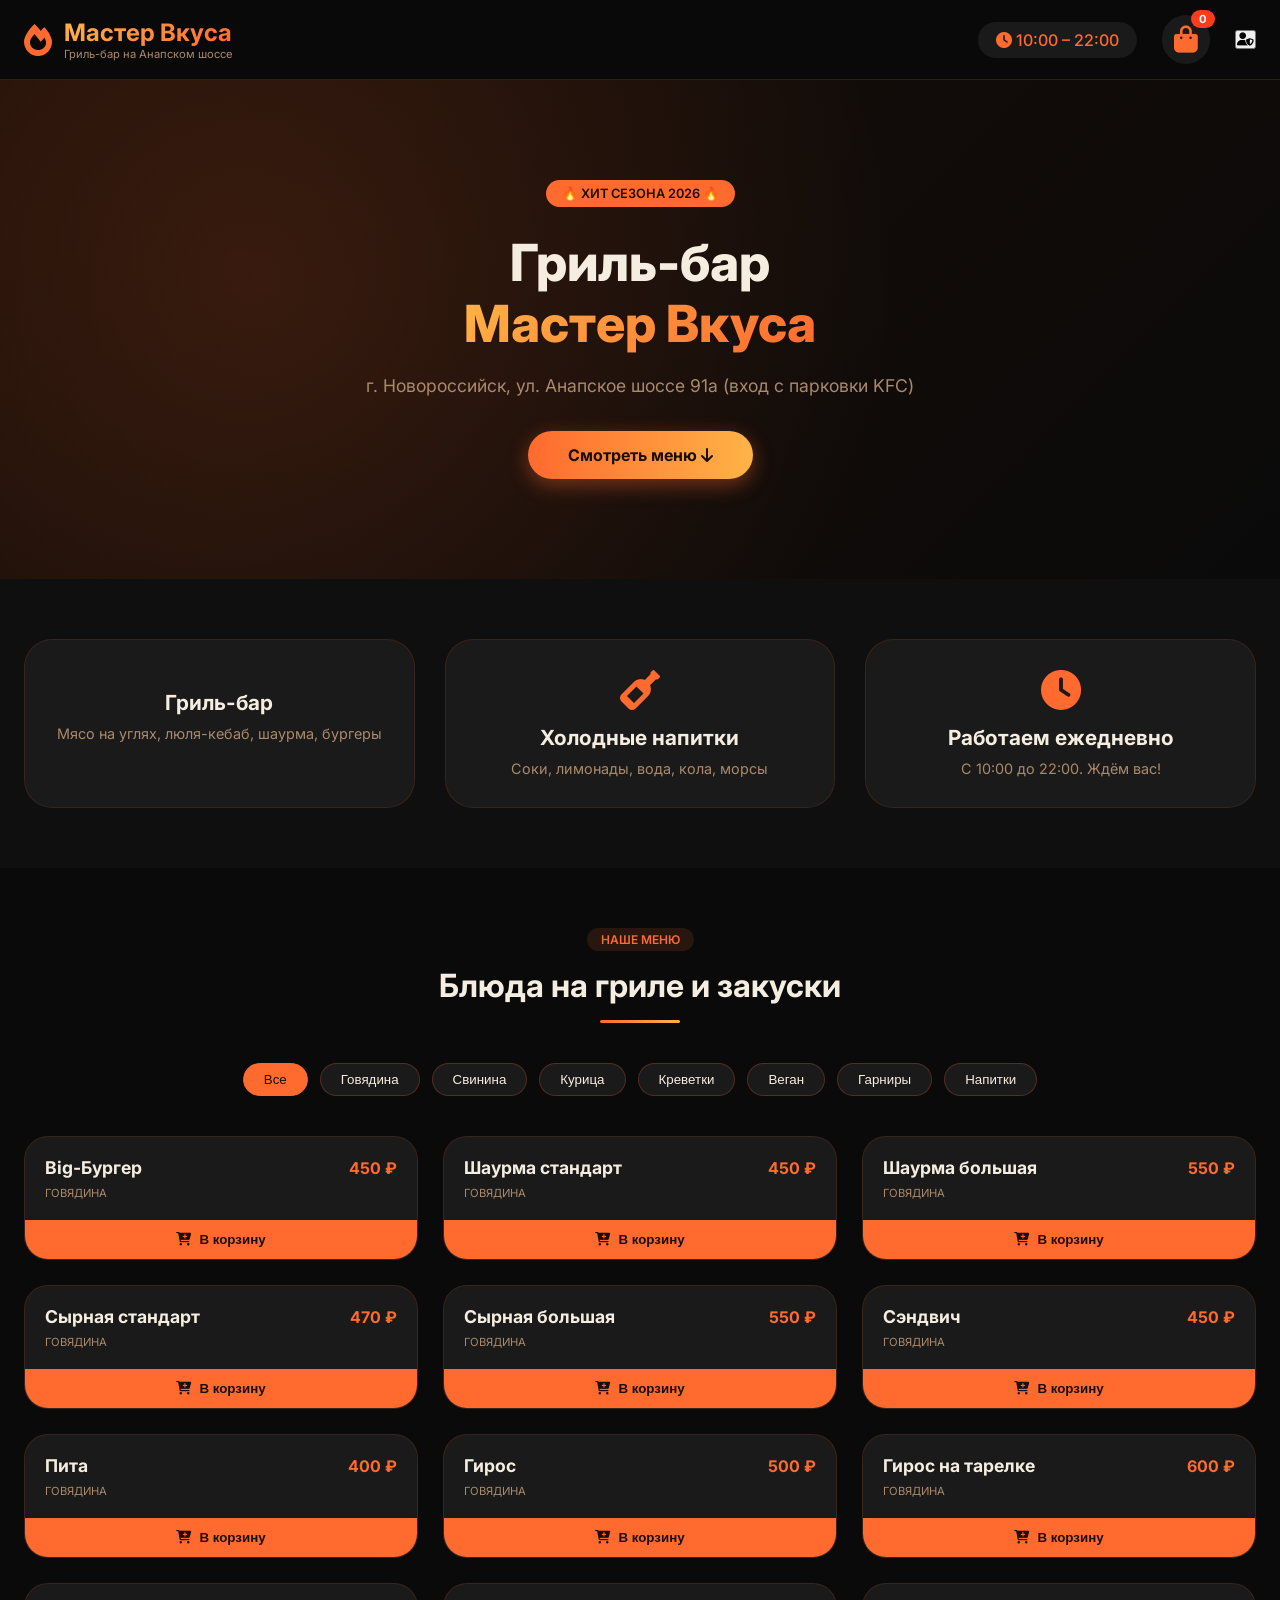
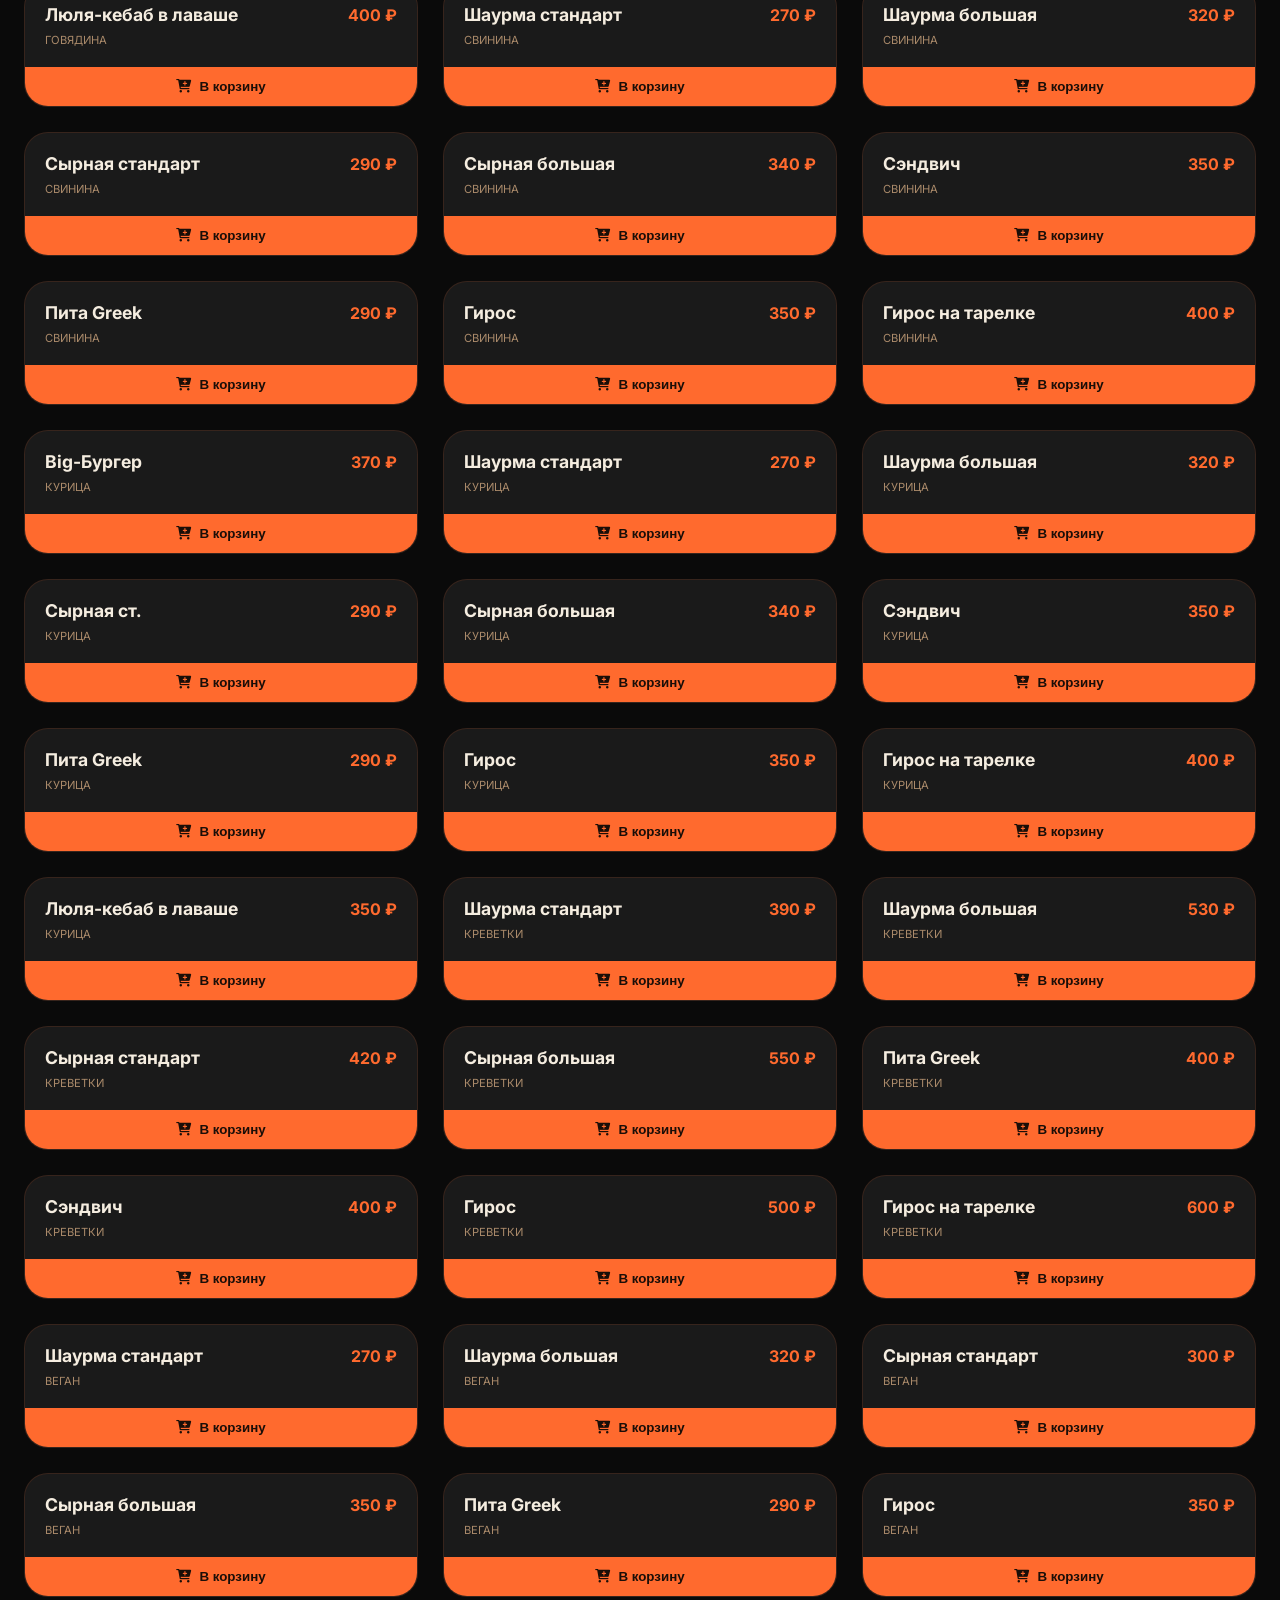
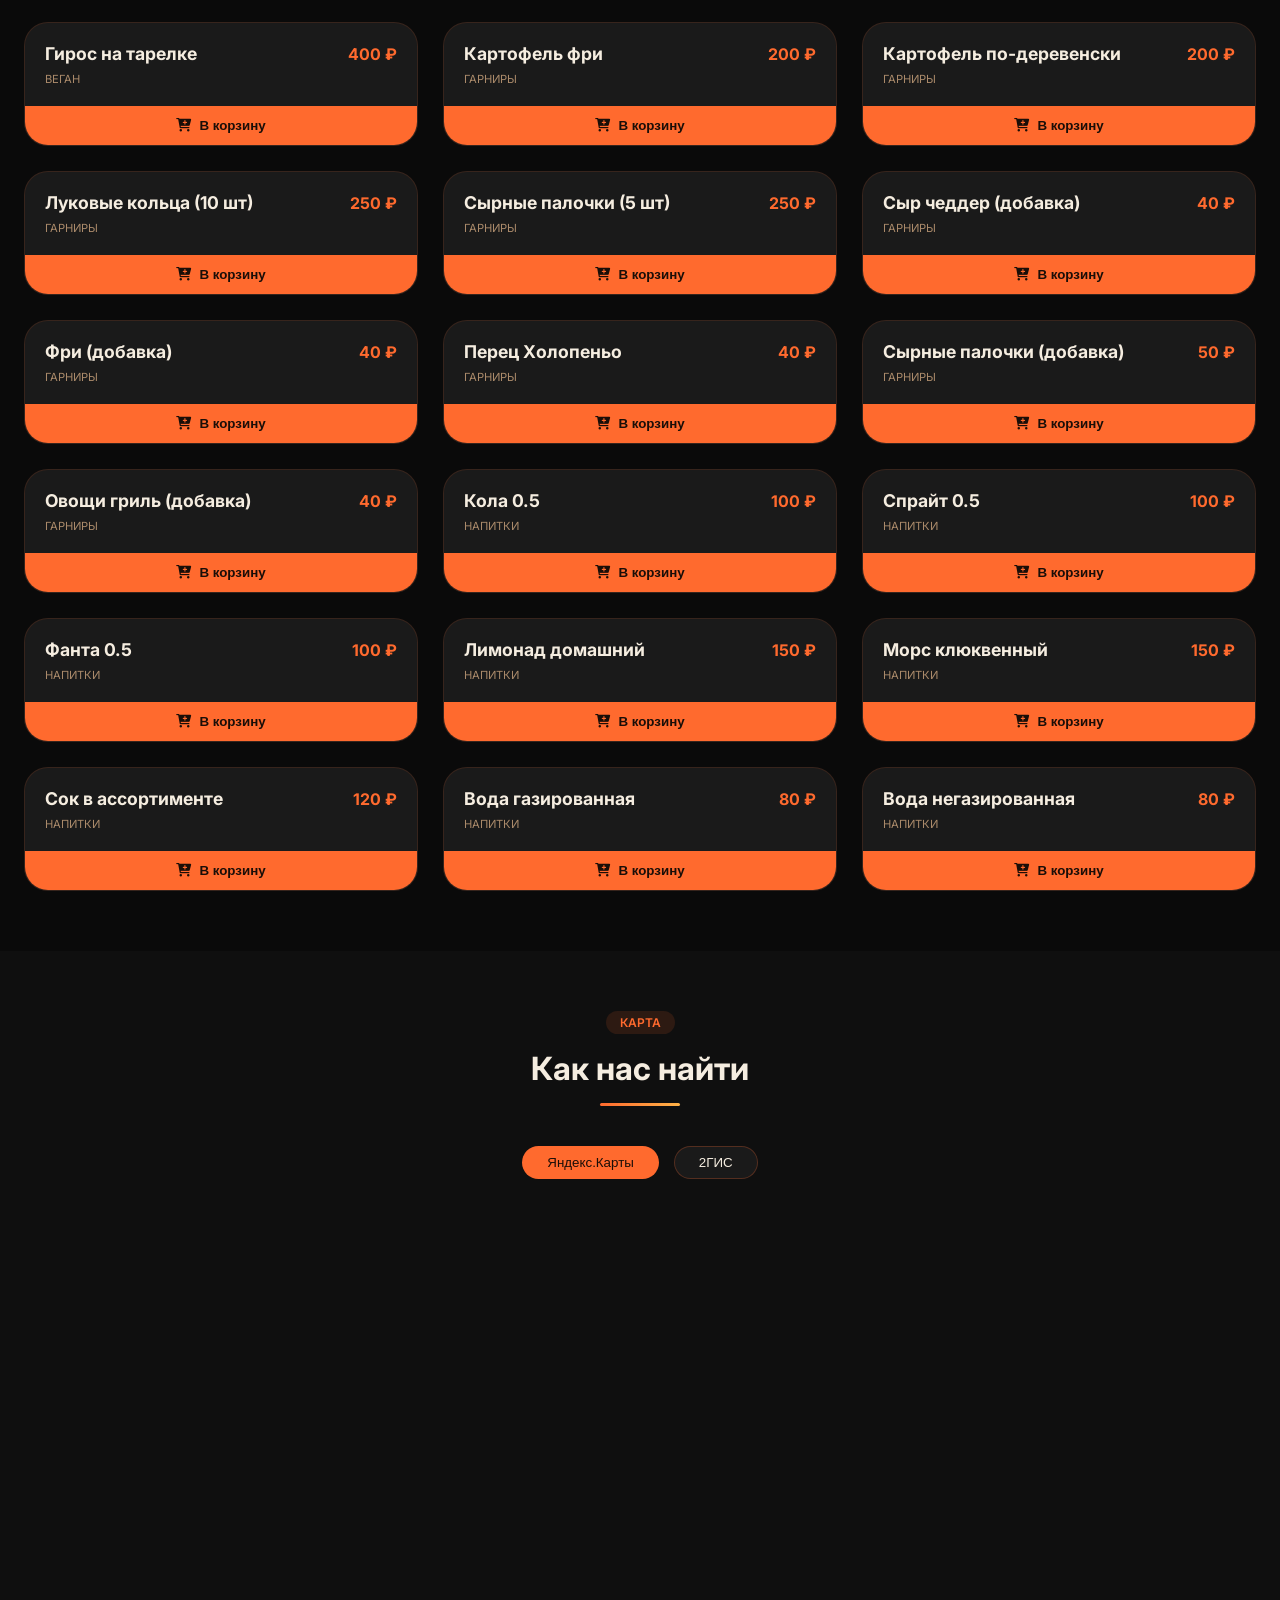
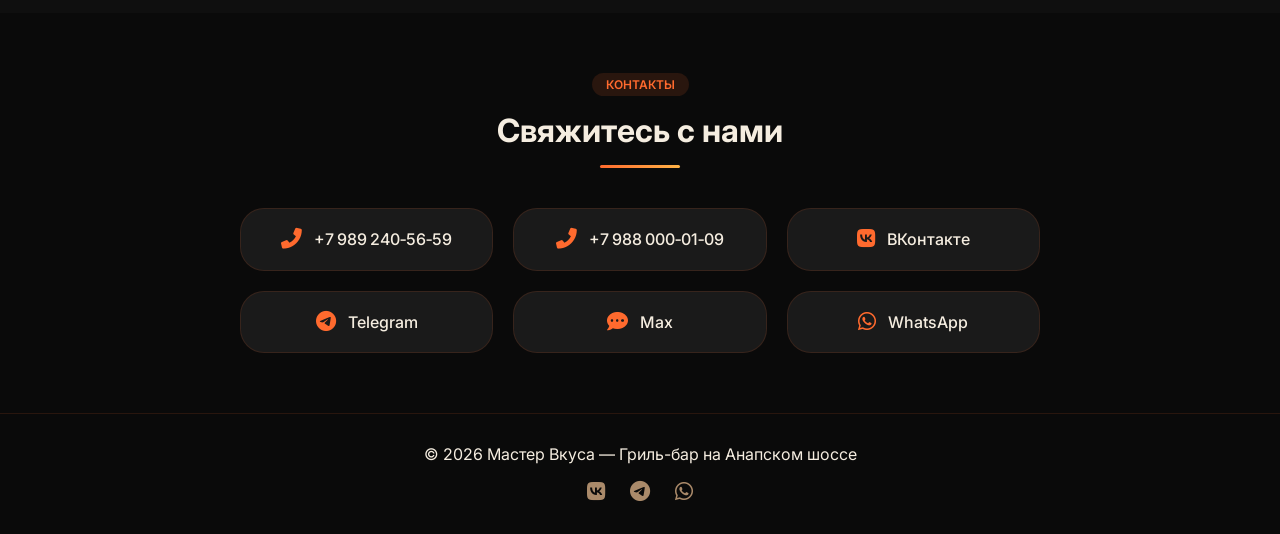
==== commit 3d1e6480: "Update index.html" ====
--- a/index.html
+++ b/index.html
@@ -21,6 +21,7 @@
             <li><a href="#map" class="mobile-link">📍 Карта</a></li>
             <li><a href="#contacts" class="mobile-link">📞 Контакты</a></li>
             <li><a href="#" id="mobileCartLink">🛒 Корзина <span id="mobileCartCount">0</span></a></li>
+            <li><a href="#" id="mobileAdminLink">🛡️ Админ</a></li>
         </ul>
     </nav>
 
@@ -41,6 +42,7 @@
                     <i class="fas fa-bag-shopping"></i>
                     <span id="cartCount" class="cart-count">0</span>
                 </div>
+                <button class="admin-btn" id="adminPanelBtn"><i class="fas fa-user-shield"></i></button>
             </div>
         </div>
     </header>
@@ -134,6 +136,17 @@
             <div id="cartItems" class="cart-items-list"></div>
             <div class="cart-total">Итого: <span id="cartTotalPrice">0</span> ₽</div>
             <button id="checkoutBtn" class="btn-checkout">Оформить заказ →</button>
+        </div>
+    </div>
+
+    <!-- Модалка добавок -->
+    <div id="extrasModal" class="modal">
+        <div class="modal-content">
+            <span class="close-extras">&times;</span>
+            <h2><i class="fas fa-plus-circle"></i> Добавки</h2>
+            <p style="margin-bottom:15px;">Выберите добавки для <strong id="extrasItemName"></strong></p>
+            <div id="extrasList" class="extras-list"></div>
+            <button id="extrasSaveBtn" class="btn-submit">Сохранить →</button>
         </div>
     </div>
 
@@ -157,6 +170,26 @@
         </div>
     </div>
 
+    <!-- Админ панель -->
+    <div id="adminModal" class="modal">
+        <div class="modal-content admin-panel">
+            <span class="close-admin">&times;</span>
+            <h2><i class="fas fa-lock"></i> Админ панель</h2>
+            <form id="adminLoginForm">
+                <label>Пароль</label>
+                <input type="password" id="adminPassword" placeholder="Введите пароль">
+                <button type="submit" class="btn-submit">Войти</button>
+            </form>
+            <div id="adminContent" style="display:none;">
+                <div class="admin-header">
+                    <h3>📋 Заказы клиентов</h3>
+                    <button id="sendNotificationBtn" class="send-notif-btn"><i class="fas fa-bell"></i> Отправить уведомление "Заказ готов"</button>
+                </div>
+                <div id="ordersList" class="admin-orders-list"></div>
+            </div>
+        </div>
+    </div>
+
     <footer class="footer">
         <div class="container">
             <p>© 2026 Мастер Вкуса — Гриль-бар на Анапском шоссе</p>
--- a/style.css
+++ b/style.css
@@ -5,99 +5,99 @@
 }
 
 body {
-    background: linear-gradient(135deg, #fff9f0 0%, #fff0e0 100%);
-    color: #2d1b0e;
-    font-family: 'Inter', 'Segoe UI', sans-serif;
+    background: #0a0a0a;
+    color: #f5ede0;
+    font-family: 'Inter', sans-serif;
     overflow-x: hidden;
 }
 
 .container {
-    max-width: 1400px;
+    max-width: 1300px;
     margin: 0 auto;
-    padding: 0 30px;
-}
-
-/* ===== БУРГЕР (ИСПРАВЛЕН) ===== */
+    padding: 0 24px;
+}
+
+.toast {
+    position: fixed;
+    bottom: 30px;
+    left: 50%;
+    transform: translateX(-50%) translateY(100px);
+    background: #ff6a2e;
+    color: white;
+    padding: 12px 24px;
+    border-radius: 40px;
+    z-index: 9999;
+    transition: 0.3s;
+    opacity: 0;
+    white-space: nowrap;
+}
+.toast.show {
+    opacity: 1;
+    transform: translateX(-50%) translateY(0);
+}
+
+/* Бургер */
 .burger-menu {
     display: none;
     position: fixed;
-    top: 22px;
+    top: 20px;
     left: 20px;
     z-index: 1001;
-    width: 32px;
-    height: 26px;
+    width: 30px;
+    height: 24px;
     flex-direction: column;
     justify-content: space-between;
     cursor: pointer;
 }
-
 .burger-line {
     width: 100%;
     height: 3px;
-    background: #ff7e33;
+    background: #ff6a2e;
     border-radius: 5px;
     transition: 0.3s;
 }
-
+.burger-menu.active .line1 { transform: translateY(10px) rotate(45deg); }
+.burger-menu.active .line2 { opacity: 0; }
+.burger-menu.active .line3 { transform: translateY(-10px) rotate(-45deg); }
 .mobile-nav {
     position: fixed;
     top: 0;
-    left: -300px;
-    width: 280px;
+    left: -280px;
+    width: 260px;
     height: 100vh;
-    background: white;
+    background: #1a1a1a;
     z-index: 1000;
-    padding: 80px 25px;
-    box-shadow: 4px 0 30px rgba(0,0,0,0.15);
+    padding: 80px 20px;
     transition: 0.3s;
-    border-right: 3px solid #ff7e33;
-}
-
-.mobile-nav.active {
-    left: 0;
-}
-
-.mobile-nav ul {
-    list-style: none;
-}
-
-.mobile-nav ul li {
-    margin: 25px 0;
-}
-
+    border-right: 2px solid #ff6a2e;
+}
+.mobile-nav.active { left: 0; }
+.mobile-nav ul { list-style: none; }
+.mobile-nav ul li { margin: 25px 0; }
 .mobile-nav ul li a {
-    font-size: 1.3rem;
-    font-weight: 600;
-    color: #2d1b0e;
+    display: flex;
+    align-items: center;
+    gap: 12px;
+    font-size: 1.1rem;
+    font-weight: 500;
+    color: #f5ede0;
     text-decoration: none;
-    display: block;
-    transition: 0.2s;
-}
-
-.mobile-nav ul li a:hover {
-    color: #ff7e33;
-    transform: translateX(5px);
-}
-
+}
 @media (max-width: 768px) {
-    .burger-menu {
-        display: flex;
-    }
-    .header .container {
-        padding-left: 65px;
-    }
-}
-
-/* ===== HEADER (без изменений) ===== */
+    .burger-menu { display: flex; }
+    .header .container { padding-left: 55px; }
+}
+
+/* Header */
 .header {
-    background: rgba(255, 255, 255, 0.98);
-    box-shadow: 0 4px 20px rgba(0, 0, 0, 0.05);
+    background: rgba(10, 10, 10, 0.95);
+    backdrop-filter: blur(10px);
+    padding: 15px 0;
     position: sticky;
     top: 0;
     z-index: 100;
-    padding: 12px 0;
-}
-
+    border-bottom: 1px solid #ff6a2e30;
+}
 .header .container {
     display: flex;
     justify-content: space-between;
@@ -105,659 +105,450 @@
     flex-wrap: wrap;
     gap: 20px;
 }
-
-.logo-wrapper {
-    display: flex;
-    align-items: center;
-    gap: 15px;
-}
-
-.logo-img {
-    width: 55px;
-    height: 55px;
-    border-radius: 50%;
-    object-fit: cover;
-    border: 2px solid #ff7e33;
-    box-shadow: 0 4px 12px rgba(255, 126, 51, 0.3);
-}
-
-.logo-text h1 {
-    font-size: 1.6rem;
-    background: linear-gradient(135deg, #ff7e33, #ffb347);
+.logo {
+    display: flex;
+    align-items: center;
+    gap: 12px;
+}
+.logo i {
+    font-size: 2rem;
+    color: #ff6a2e;
+}
+.logo h1 {
+    font-size: 1.5rem;
+    background: linear-gradient(135deg, #ffb347, #ff6a2e);
     -webkit-background-clip: text;
     background-clip: text;
     color: transparent;
 }
-
-.logo-text p {
-    font-size: 0.8rem;
-    color: #b45f2b;
-}
-
-.header-info {
+.logo p {
+    font-size: 0.7rem;
+    color: #aa8a6a;
+}
+.header-actions {
     display: flex;
     gap: 25px;
     align-items: center;
 }
-
 .hours {
-    background: #ffefe3;
+    background: #1a1a1a;
     padding: 8px 18px;
     border-radius: 50px;
     font-weight: 500;
-    color: #ff7e33;
-}
-
+    color: #ff6a2e;
+}
 .cart-icon {
     font-size: 1.7rem;
     cursor: pointer;
     position: relative;
-    color: #ff7e33;
+    color: #ff6a2e;
+    background: #1a1a1a;
+    padding: 8px 12px;
+    border-radius: 50px;
     transition: 0.2s;
-    background: #fff0e3;
-    padding: 8px 12px;
-    border-radius: 50px;
-}
-
+}
 .cart-icon:hover {
-    background: #ff7e33;
-    color: white;
-}
-
+    background: #ff6a2e;
+    color: #1a1a1a;
+}
 .cart-count {
     position: absolute;
     top: -5px;
     right: -5px;
-    background: #e63946;
+    background: #ff3b1d;
     color: white;
     border-radius: 30px;
-    padding: 2px 7px;
+    padding: 2px 8px;
     font-size: 0.7rem;
     font-weight: bold;
 }
 
-/* ===== HERO ===== */
+/* Hero */
 .hero {
     position: relative;
-    padding: 80px 0;
+    padding: 100px 0;
     text-align: center;
-    background: linear-gradient(120deg, #ffe6d5 0%, #fff5ea 100%);
-}
-
+    background: linear-gradient(135deg, #1a0e08, #0a0a0a);
+}
 .hero-bg {
     position: absolute;
     top: 0;
     left: 0;
     width: 100%;
     height: 100%;
-    background-image: radial-gradient(circle at 20% 40%, rgba(255, 126, 51, 0.1) 0%, transparent 60%);
+    background-image: radial-gradient(circle at 20% 40%, rgba(255, 106, 46, 0.15) 0%, transparent 60%);
     pointer-events: none;
 }
-
 .hero-content {
     position: relative;
     z-index: 2;
 }
-
 .hero-badge {
     display: inline-block;
-    background: #ff7e33;
-    color: white;
+    background: #ff6a2e;
+    color: #1a0e08;
     padding: 6px 16px;
     border-radius: 50px;
     font-size: 0.8rem;
     font-weight: 600;
     margin-bottom: 25px;
 }
-
 .hero h2 {
     font-size: 3.2rem;
     font-weight: 800;
     line-height: 1.2;
     margin-bottom: 20px;
-    color: #2d1b0e;
-}
-
+}
 .gradient-text {
-    background: linear-gradient(135deg, #ff7e33, #ffb347, #ffcc66);
+    background: linear-gradient(135deg, #ffb347, #ff6a2e);
     -webkit-background-clip: text;
     background-clip: text;
     color: transparent;
 }
-
 .hero p {
     font-size: 1.1rem;
-    color: #7a5a3a;
+    color: #aa8a6a;
     margin-bottom: 35px;
 }
-
-.hero-buttons {
-    display: flex;
-    gap: 20px;
-    justify-content: center;
-    flex-wrap: wrap;
-}
-
 .btn-primary {
-    background: linear-gradient(90deg, #ff7e33, #ffb347);
-    padding: 14px 35px;
+    background: linear-gradient(90deg, #ff6a2e, #ffb347);
+    border: none;
+    padding: 14px 40px;
     border-radius: 50px;
     font-weight: 700;
-    color: white;
+    color: #1a0e08;
     text-decoration: none;
-    box-shadow: 0 6px 20px rgba(255, 126, 51, 0.4);
+    display: inline-block;
     transition: 0.3s;
-    display: inline-block;
-}
-
+    box-shadow: 0 6px 20px rgba(255, 106, 46, 0.4);
+}
 .btn-primary:hover {
     transform: translateY(-3px);
-}
-
-.btn-secondary {
-    background: white;
-    border: 2px solid #ff7e33;
-    padding: 12px 32px;
-    border-radius: 50px;
-    font-weight: 600;
-    color: #ff7e33;
-    text-decoration: none;
+    box-shadow: 0 12px 28px rgba(255, 106, 46, 0.6);
+}
+
+/* Info cards */
+.info-cards {
+    padding: 60px 0;
+    background: #0f0f0f;
+}
+.info-grid {
+    display: grid;
+    grid-template-columns: repeat(auto-fit, minmax(260px, 1fr));
+    gap: 30px;
+}
+.info-card {
+    text-align: center;
+    padding: 30px;
+    background: #1a1a1a;
+    border-radius: 28px;
+    border: 1px solid #ff6a2e20;
     transition: 0.3s;
-    display: inline-block;
-}
-
-.btn-secondary:hover {
-    background: #ff7e33;
-    color: white;
-}
-
-/* ===== ПРЕИМУЩЕСТВА (НОВЫЙ БЛОК) ===== */
-.advantages-section {
-    margin: 60px 0;
-    padding: 40px 0;
-}
-
-.advantages-grid {
-    display: grid;
-    grid-template-columns: repeat(auto-fit, minmax(250px, 1fr));
-    gap: 30px;
-    margin-top: 40px;
-}
-
-.advantage-card {
-    background: white;
-    border-radius: 28px;
-    padding: 35px 25px;
-    text-align: center;
-    transition: 0.3s;
-    box-shadow: 0 8px 24px rgba(0, 0, 0, 0.05);
-    border: 1px solid rgba(255, 126, 51, 0.1);
-}
-
-.advantage-card:hover {
-    transform: translateY(-8px);
-    border-color: #ff7e33;
-    box-shadow: 0 20px 35px rgba(255, 126, 51, 0.12);
-}
-
-.advantage-icon {
-    width: 80px;
-    height: 80px;
-    background: linear-gradient(135deg, #ffefe3, #fff5ea);
-    border-radius: 50%;
-    display: flex;
-    align-items: center;
-    justify-content: center;
-    margin: 0 auto 20px;
-}
-
-.advantage-icon i {
-    font-size: 2.2rem;
-    color: #ff7e33;
-}
-
-.advantage-card h3 {
+}
+.info-card:hover {
+    border-color: #ff6a2e;
+    transform: translateY(-5px);
+}
+.info-card i {
+    font-size: 2.5rem;
+    color: #ff6a2e;
+    margin-bottom: 15px;
+}
+.info-card h3 {
     font-size: 1.3rem;
-    margin-bottom: 12px;
-    color: #2d1b0e;
-}
-
-.advantage-card p {
-    color: #7a5a3a;
-    line-height: 1.4;
-}
-
-/* ===== АДРЕСА МАГАЗИНОВ (НОВЫЙ БЛОК) ===== */
-.shops-section {
-    margin: 60px 0;
-    padding: 40px 0;
-    background: linear-gradient(135deg, #fff5ea, #ffe6d5);
-    border-radius: 60px;
-}
-
-.shops-grid {
-    display: grid;
-    grid-template-columns: repeat(auto-fit, minmax(300px, 1fr));
-    gap: 30px;
-    margin-top: 40px;
-}
-
-.shop-card {
-    background: white;
-    border-radius: 28px;
-    padding: 30px;
-    text-align: center;
-    transition: 0.3s;
-    box-shadow: 0 8px 20px rgba(0, 0, 0, 0.05);
-}
-
-.shop-card:hover {
-    transform: translateY(-5px);
-    box-shadow: 0 15px 30px rgba(255, 126, 51, 0.15);
-}
-
-.shop-card i {
-    font-size: 2.2rem;
-    color: #ff7e33;
-    margin-bottom: 15px;
-}
-
-.shop-card h3 {
-    font-size: 1.3rem;
-    margin-bottom: 12px;
-    color: #2d1b0e;
-}
-
-.shop-card p {
-    color: #7a5a3a;
-    margin-bottom: 12px;
-}
-
-.shop-card a {
-    color: #ff7e33;
-    text-decoration: none;
-    font-weight: 600;
-    font-size: 1rem;
-}
-
-.shop-card a:hover {
-    text-decoration: underline;
-}
-
-/* ===== СЕКЦИИ (общие) ===== */
+    margin-bottom: 10px;
+}
+.info-card p {
+    color: #aa8a6a;
+    font-size: 0.9rem;
+}
+
+/* Menu */
+.menu-section {
+    padding: 60px 0;
+}
 .section-header {
     text-align: center;
-    margin: 60px 0 40px;
-}
-
+    margin-bottom: 40px;
+}
 .section-tag {
     display: inline-block;
-    background: #ffefe3;
-    color: #ff7e33;
+    background: #ff6a2e20;
+    color: #ff6a2e;
     padding: 4px 14px;
     border-radius: 50px;
     font-size: 0.75rem;
     font-weight: 600;
     margin-bottom: 15px;
 }
-
-.section-title {
-    font-size: 2.2rem;
-    font-weight: 700;
+.section-header h2 {
+    font-size: 2rem;
     margin-bottom: 15px;
-    color: #2d1b0e;
-}
-
-.glow-line {
+}
+.line {
     width: 80px;
     height: 3px;
-    background: linear-gradient(90deg, #ff7e33, #ffcc66);
+    background: linear-gradient(90deg, #ff6a2e, #ffb347);
     margin: 0 auto;
     border-radius: 10px;
 }
-
-/* ===== МЕНЮ (горизонтальное) ===== */
-.categories-scroll {
-    overflow-x: auto;
-    white-space: nowrap;
-    margin: 30px 0 20px;
-    padding-bottom: 15px;
-    scrollbar-width: thin;
-}
-
-.categories-wrapper {
-    display: inline-flex;
-    gap: 15px;
-}
-
-.category-chip {
-    display: inline-block;
-    padding: 12px 28px;
-    background: white;
-    border-radius: 60px;
-    font-weight: 600;
-    color: #2d1b0e;
+.category-filters {
+    display: flex;
+    flex-wrap: wrap;
+    justify-content: center;
+    gap: 12px;
+    margin-bottom: 40px;
+}
+.filter-btn {
+    background: #1a1a1a;
+    border: 1px solid #ff6a2e40;
+    padding: 8px 20px;
+    border-radius: 50px;
+    color: #f5ede0;
     cursor: pointer;
     transition: 0.2s;
-    border: 1px solid #ffe0cc;
-}
-
-.category-chip:hover {
-    border-color: #ff7e33;
-    transform: translateY(-2px);
-}
-
-.category-chip.active {
-    background: linear-gradient(90deg, #ff7e33, #ffb347);
-    color: white;
-    border-color: transparent;
-    box-shadow: 0 6px 14px rgba(255, 126, 51, 0.3);
-}
-
-.active-category-title {
-    font-size: 1.6rem;
-    font-weight: 700;
-    margin: 20px 0 25px;
-    padding-left: 15px;
-    border-left: 5px solid #ff7e33;
-    color: #2d1b0e;
-}
-
-.menu-grid-horizontal {
-    display: flex;
-    overflow-x: auto;
+}
+.filter-btn.active, .filter-btn:hover {
+    background: #ff6a2e;
+    color: #1a0e08;
+    border-color: #ff6a2e;
+}
+.menu-grid {
+    display: grid;
+    grid-template-columns: repeat(auto-fill, minmax(300px, 1fr));
     gap: 25px;
-    padding-bottom: 20px;
-    scrollbar-width: thin;
-}
-
+}
 .menu-card {
-    flex: 0 0 300px;
-    background: white;
-    border-radius: 28px;
+    background: #1a1a1a;
+    border-radius: 24px;
     overflow: hidden;
     transition: 0.3s;
-    box-shadow: 0 8px 24px rgba(0, 0, 0, 0.08);
-    border: 1px solid rgba(255, 126, 51, 0.15);
-}
-
+    border: 1px solid #ff6a2e20;
+}
 .menu-card:hover {
-    transform: translateY(-6px);
-    border-color: #ff7e33;
-}
-
+    transform: translateY(-5px);
+    border-color: #ff6a2e;
+}
 .card-content {
-    padding: 22px;
-}
-
+    padding: 20px;
+}
 .card-title {
     display: flex;
     justify-content: space-between;
     align-items: baseline;
-    flex-wrap: wrap;
-    gap: 10px;
-    margin-bottom: 10px;
-}
-
+    margin-bottom: 8px;
+}
 .item-name {
-    font-size: 1.15rem;
-    font-weight: 800;
-    color: #2d1b0e;
-}
-
+    font-weight: 700;
+    font-size: 1.1rem;
+}
 .item-price {
-    color: #ff7e33;
-    font-weight: 800;
-    font-size: 1.2rem;
-}
-
-.item-description {
-    font-size: 0.85rem;
-    color: #a08263;
-    margin: 12px 0;
-    line-height: 1.4;
-}
-
+    color: #ff6a2e;
+    font-weight: 700;
+}
 .btn-add {
-    background: #fff0e3;
+    background: #ff6a2e;
     border: none;
     width: 100%;
-    padding: 14px;
-    font-weight: 700;
-    color: #ff7e33;
+    padding: 12px;
+    font-weight: 600;
+    color: #1a0e08;
     cursor: pointer;
     transition: 0.2s;
     display: flex;
     align-items: center;
     justify-content: center;
-    gap: 10px;
-    font-size: 1rem;
-}
-
+    gap: 8px;
+}
 .btn-add:hover {
-    background: #ff7e33;
-    color: white;
-}
-
-/* ===== КОНТАКТЫ ===== */
+    background: #ffb347;
+}
+
+/* Map */
+.map-section {
+    padding: 60px 0;
+    background: #0f0f0f;
+}
+.map-tabs {
+    display: flex;
+    gap: 15px;
+    justify-content: center;
+    margin-bottom: 20px;
+}
+.map-tab {
+    background: #1a1a1a;
+    border: 1px solid #ff6a2e40;
+    padding: 8px 24px;
+    border-radius: 50px;
+    color: #f5ede0;
+    cursor: pointer;
+}
+.map-tab.active {
+    background: #ff6a2e;
+    color: #1a0e08;
+}
+.map-container {
+    display: none;
+}
+.map-container.active {
+    display: block;
+}
+
+/* Contacts */
 .contacts-section {
-    margin: 60px auto;
-}
-
+    padding: 60px 0;
+}
 .contacts-grid {
     display: grid;
-    grid-template-columns: repeat(auto-fit, minmax(280px, 1fr));
-    gap: 30px;
-    margin-top: 30px;
-}
-
+    grid-template-columns: repeat(auto-fit, minmax(200px, 1fr));
+    gap: 20px;
+    max-width: 800px;
+    margin: 0 auto;
+}
 .contact-card {
-    background: white;
-    border-radius: 32px;
-    padding: 32px 24px;
-    text-align: center;
-    transition: 0.3s;
-    box-shadow: 0 8px 24px rgba(0, 0, 0, 0.05);
-    border: 1px solid rgba(255, 126, 51, 0.1);
-}
-
+    background: #1a1a1a;
+    padding: 20px;
+    border-radius: 24px;
+    display: flex;
+    align-items: center;
+    justify-content: center;
+    gap: 12px;
+    text-decoration: none;
+    color: #f5ede0;
+    font-weight: 500;
+    transition: 0.2s;
+    border: 1px solid #ff6a2e20;
+}
 .contact-card:hover {
-    transform: translateY(-5px);
-    border-color: #ff7e33;
-}
-
-.contact-icon {
-    width: 70px;
-    height: 70px;
-    background: linear-gradient(135deg, #ffefe3, #fff5ea);
-    border-radius: 50%;
-    display: flex;
-    align-items: center;
-    justify-content: center;
-    margin: 0 auto 20px;
-}
-
-.contact-icon i {
-    font-size: 2rem;
-    color: #ff7e33;
-}
-
-.contact-card h3 {
-    margin-bottom: 15px;
+    border-color: #ff6a2e;
+    transform: translateY(-3px);
+}
+.contact-card i {
     font-size: 1.3rem;
-}
-
-.contact-card a {
-    display: block;
-    color: #ff7e33;
-    text-decoration: none;
-    margin: 8px 0;
-    font-size: 1.1rem;
-    font-weight: 500;
-}
-
-.contact-card a:hover {
-    color: #ffb347;
-}
-
-.review-links {
-    display: flex;
-    flex-direction: column;
-    gap: 12px;
-    margin: 15px 0;
-}
-
-.review-btn {
-    display: inline-flex;
-    align-items: center;
-    justify-content: center;
-    gap: 8px;
-    padding: 10px;
-    border-radius: 50px;
-    background: #f8f2ea;
-    text-decoration: none;
-    font-weight: 500;
-    color: #2d1b0e;
-    transition: 0.2s;
-}
-
-.review-btn:hover {
-    background: #ff7e33;
-    color: white !important;
-}
-
-/* ===== МОДАЛКИ ===== */
+    color: #ff6a2e;
+}
+
+/* Modal */
 .modal {
     display: none;
     position: fixed;
-    z-index: 1000;
+    z-index: 1002;
     left: 0;
     top: 0;
     width: 100%;
     height: 100%;
-    background: rgba(0, 0, 0, 0.5);
+    background: rgba(0,0,0,0.8);
     backdrop-filter: blur(4px);
 }
-
 .modal-content {
-    background: white;
+    background: #1a1a1a;
     margin: 50px auto;
     width: 90%;
     max-width: 550px;
-    border-radius: 40px;
+    border-radius: 32px;
     padding: 30px;
     animation: fadeUp 0.3s;
 }
-
 @keyframes fadeUp {
     from { opacity: 0; transform: translateY(30px);}
     to { opacity: 1; transform: translateY(0);}
 }
-
 .close, .close-order {
     float: right;
     font-size: 28px;
     cursor: pointer;
-    color: #999;
-}
-
+    color: #aa8a6a;
+}
 .close:hover, .close-order:hover {
-    color: #ff7e33;
-}
-
+    color: #ff6a2e;
+}
 .cart-items-list {
-    max-height: 380px;
+    max-height: 350px;
     overflow-y: auto;
     margin: 20px 0;
 }
-
 .cart-item {
     display: flex;
     justify-content: space-between;
     align-items: center;
-    background: #fef8f0;
-    padding: 12px 16px;
+    background: #2a2a2a;
+    padding: 10px 16px;
     border-radius: 50px;
     margin-bottom: 10px;
 }
-
 .cart-item-remove {
-    background: #e63946;
+    background: #ff3b1d;
     border: none;
     padding: 5px 14px;
     border-radius: 30px;
     color: white;
     cursor: pointer;
 }
-
 .cart-total {
-    font-size: 1.5rem;
+    font-size: 1.4rem;
     text-align: right;
-    margin: 20px 0;
-    border-top: 2px solid #ffefe3;
+    margin: 15px 0;
+    border-top: 1px solid #ff6a2e40;
     padding-top: 15px;
-    font-weight: 800;
-    color: #ff7e33;
-}
-
-.btn-checkout, .btn-submit-order {
-    background: linear-gradient(90deg, #ff7e33, #ffb347);
+    font-weight: 700;
+    color: #ff6a2e;
+}
+.btn-checkout, .btn-submit {
+    background: #ff6a2e;
     width: 100%;
     padding: 14px;
     border: none;
     border-radius: 60px;
     font-weight: 700;
-    font-size: 1.1rem;
-    color: white;
-    cursor: pointer;
-}
-
+    font-size: 1rem;
+    color: #1a0e08;
+    cursor: pointer;
+    transition: 0.2s;
+}
+.btn-checkout:hover, .btn-submit:hover {
+    background: #ffb347;
+}
 form label {
     display: block;
     margin: 15px 0 5px;
-    font-weight: 600;
-}
-
+    font-weight: 500;
+}
 form input, form select {
     width: 100%;
-    padding: 14px;
+    padding: 12px;
     border-radius: 60px;
-    border: 1px solid #ffe0cc;
-    background: #fefaf5;
+    border: none;
+    background: #2a2a2a;
+    color: white;
     font-size: 1rem;
 }
 
-/* ===== FOOTER ===== */
+/* Footer */
 .footer {
-    background: #2d1b0e;
-    color: #ffd8b5;
+    background: #0a0a0a;
     text-align: center;
-    padding: 40px 20px;
-    margin-top: 80px;
-}
-
+    padding: 30px;
+    border-top: 1px solid #ff6a2e20;
+}
 .social-icons {
     display: flex;
     justify-content: center;
     gap: 25px;
-    margin-top: 20px;
-}
-
+    margin-top: 15px;
+}
 .social-icons a {
-    color: #ffb77c;
-    font-size: 1.4rem;
+    color: #aa8a6a;
+    font-size: 1.3rem;
     transition: 0.2s;
 }
-
 .social-icons a:hover {
-    color: #ff7e33;
-    transform: translateY(-3px);
+    color: #ff6a2e;
 }
 
 @media (max-width: 768px) {
     .hero h2 { font-size: 2rem; }
-    .section-title { font-size: 1.6rem; }
-    .container { padding: 0 20px; }
-    .menu-card { flex: 0 0 260px; }
-    .advantages-grid, .shops-grid, .contacts-grid { gap: 20px; }
-}
+    .section-header h2 { font-size: 1.6rem; }
+    .info-grid { gap: 15px; }
+    .category-filters { gap: 8px; }
+    .filter-btn { padding: 6px 14px; font-size: 0.8rem; }
+}
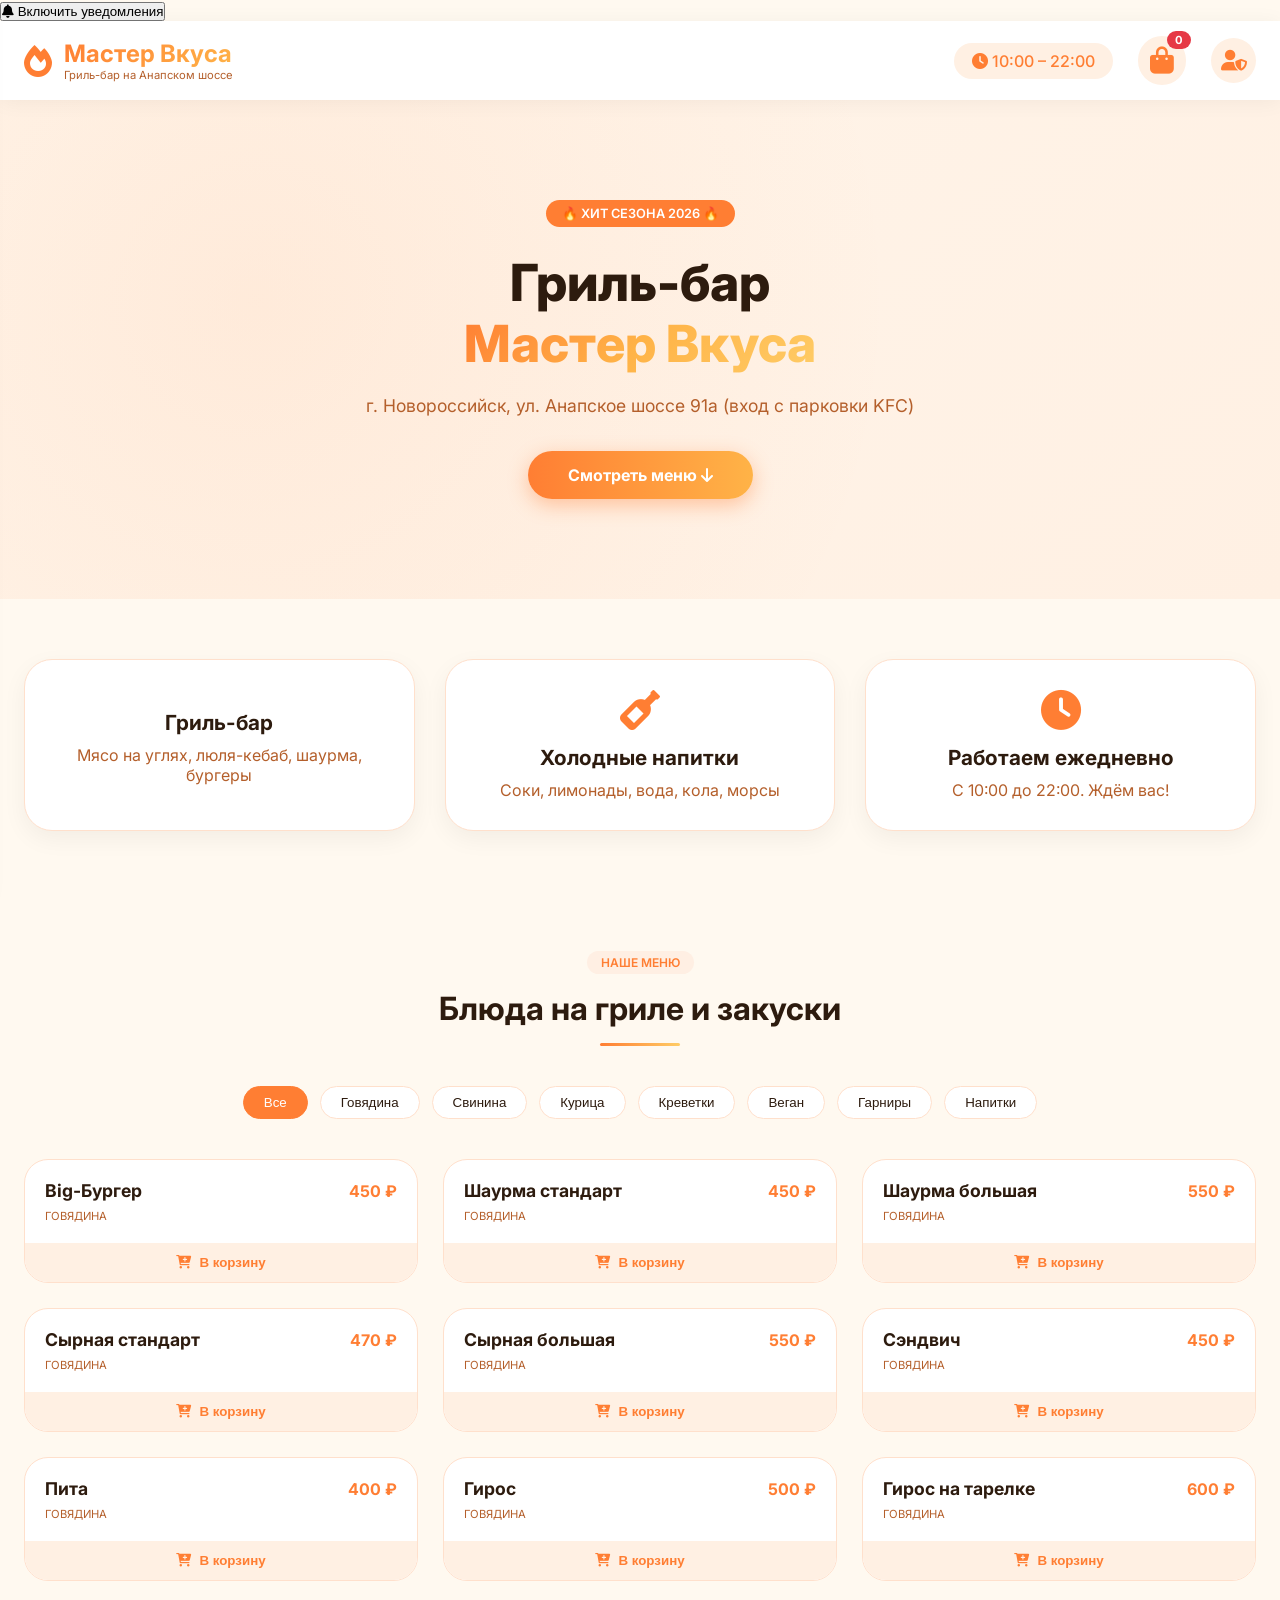
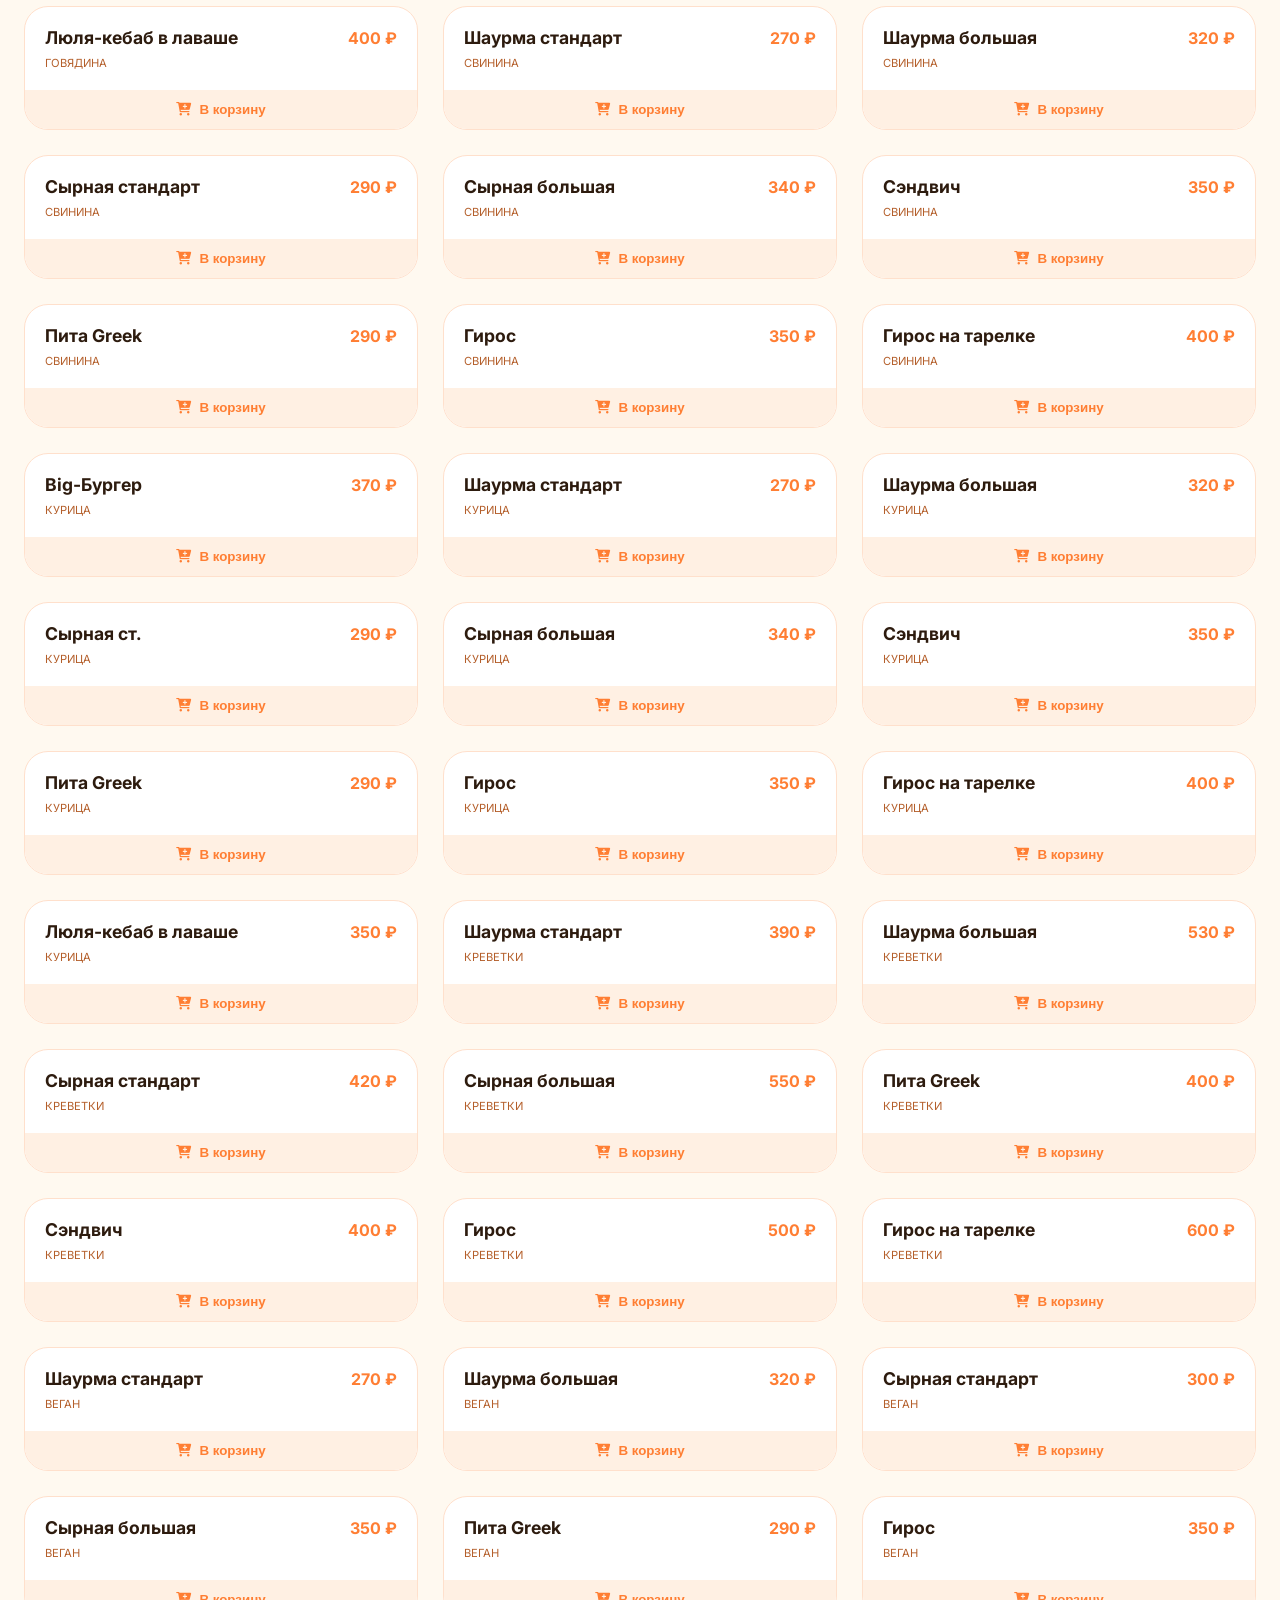
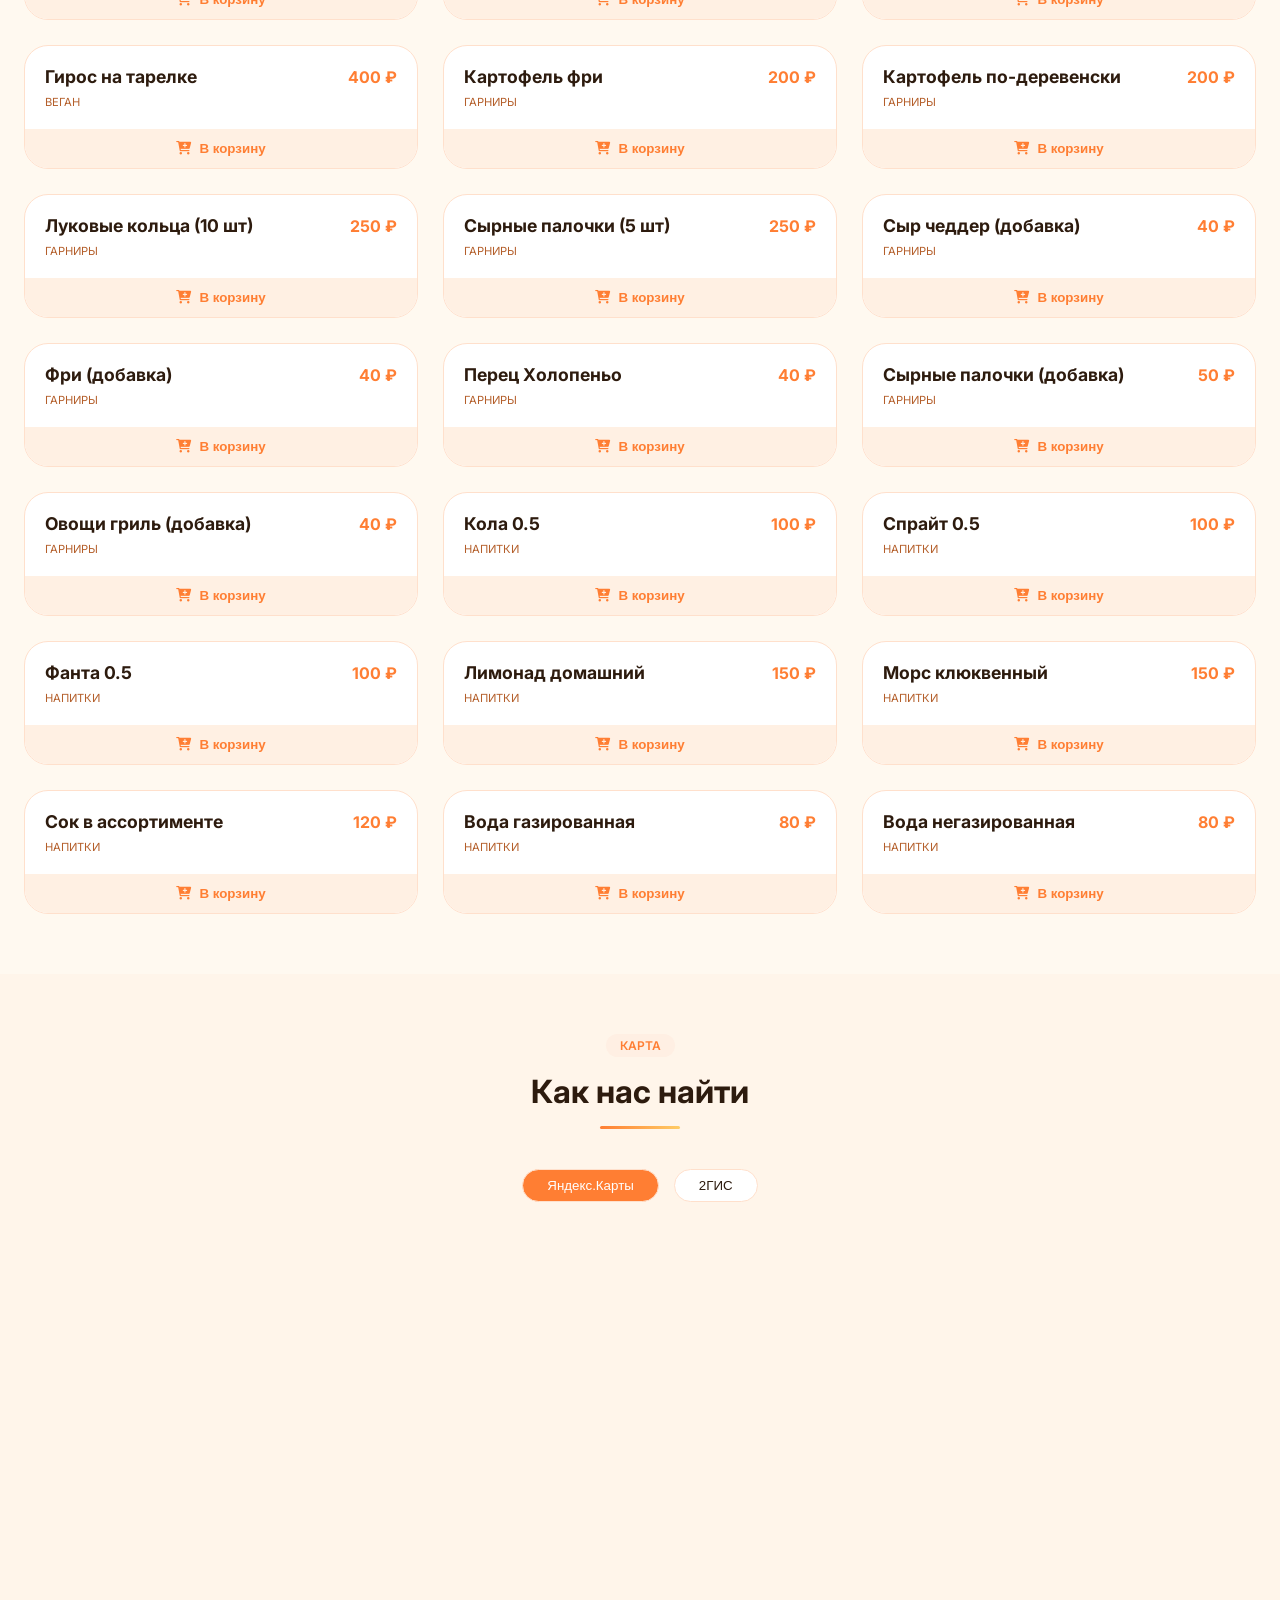
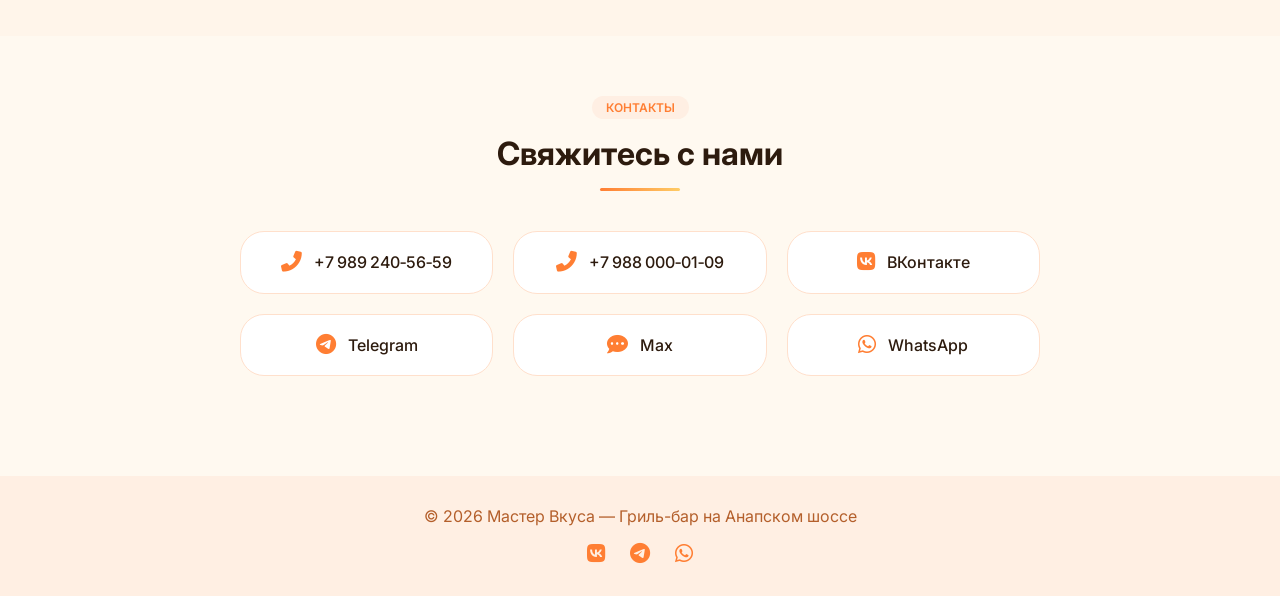
==== commit 37754d43: "Update index.html" ====
--- a/index.html
+++ b/index.html
@@ -22,10 +22,14 @@
             <li><a href="#contacts" class="mobile-link">📞 Контакты</a></li>
             <li><a href="#" id="mobileCartLink">🛒 Корзина <span id="mobileCartCount">0</span></a></li>
             <li><a href="#" id="mobileAdminLink">🛡️ Админ</a></li>
+            <li><button id="mobileEnableNotificationsBtn" class="notif-btn-mobile">🔔 Включить уведомления</button></li>
         </ul>
     </nav>
 
     <div id="toast" class="toast"></div>
+
+    <!-- Плавающая кнопка включения уведомлений -->
+    <button id="enableNotificationsBtn" class="enable-notif-btn"><i class="fas fa-bell"></i> Включить уведомления</button>
 
     <header class="header">
         <div class="container">
@@ -182,10 +186,13 @@
             </form>
             <div id="adminContent" style="display:none;">
                 <div class="admin-header">
-                    <h3>📋 Заказы клиентов</h3>
-                    <button id="sendNotificationBtn" class="send-notif-btn"><i class="fas fa-bell"></i> Отправить уведомление "Заказ готов"</button>
+                    <h3>📋 Активные заказы</h3>
                 </div>
                 <div id="ordersList" class="admin-orders-list"></div>
+                <div class="admin-header" style="margin-top:30px;">
+                    <h3>📦 Архив (выполненные заказы)</h3>
+                </div>
+                <div id="completedOrdersList" class="admin-orders-list"></div>
             </div>
         </div>
     </div>
--- a/style.css
+++ b/style.css
@@ -5,8 +5,8 @@
 }
 
 body {
-    background: #0a0a0a;
-    color: #f5ede0;
+    background: #fff9f0;
+    color: #2d1b0e;
     font-family: 'Inter', sans-serif;
     overflow-x: hidden;
 }
@@ -22,7 +22,7 @@
     bottom: 30px;
     left: 50%;
     transform: translateX(-50%) translateY(100px);
-    background: #ff6a2e;
+    background: #ff7e33;
     color: white;
     padding: 12px 24px;
     border-radius: 40px;
@@ -40,7 +40,7 @@
 .burger-menu {
     display: none;
     position: fixed;
-    top: 20px;
+    top: 22px;
     left: 20px;
     z-index: 1001;
     width: 30px;
@@ -52,7 +52,7 @@
 .burger-line {
     width: 100%;
     height: 3px;
-    background: #ff6a2e;
+    background: #ff7e33;
     border-radius: 5px;
     transition: 0.3s;
 }
@@ -65,11 +65,11 @@
     left: -280px;
     width: 260px;
     height: 100vh;
-    background: #1a1a1a;
+    background: white;
     z-index: 1000;
     padding: 80px 20px;
     transition: 0.3s;
-    border-right: 2px solid #ff6a2e;
+    box-shadow: 4px 0 20px rgba(0,0,0,0.1);
 }
 .mobile-nav.active { left: 0; }
 .mobile-nav ul { list-style: none; }
@@ -80,7 +80,7 @@
     gap: 12px;
     font-size: 1.1rem;
     font-weight: 500;
-    color: #f5ede0;
+    color: #2d1b0e;
     text-decoration: none;
 }
 @media (max-width: 768px) {
@@ -90,13 +90,12 @@
 
 /* Header */
 .header {
-    background: rgba(10, 10, 10, 0.95);
-    backdrop-filter: blur(10px);
+    background: white;
+    box-shadow: 0 2px 20px rgba(0,0,0,0.05);
     padding: 15px 0;
     position: sticky;
     top: 0;
     z-index: 100;
-    border-bottom: 1px solid #ff6a2e30;
 }
 .header .container {
     display: flex;
@@ -112,18 +111,18 @@
 }
 .logo i {
     font-size: 2rem;
-    color: #ff6a2e;
+    color: #ff7e33;
 }
 .logo h1 {
     font-size: 1.5rem;
-    background: linear-gradient(135deg, #ffb347, #ff6a2e);
+    background: linear-gradient(135deg, #ff7e33, #ffb347);
     -webkit-background-clip: text;
     background-clip: text;
     color: transparent;
 }
 .logo p {
     font-size: 0.7rem;
-    color: #aa8a6a;
+    color: #b45f2b;
 }
 .header-actions {
     display: flex;
@@ -131,31 +130,46 @@
     align-items: center;
 }
 .hours {
-    background: #1a1a1a;
+    background: #fff0e3;
     padding: 8px 18px;
     border-radius: 50px;
     font-weight: 500;
-    color: #ff6a2e;
+    color: #ff7e33;
 }
 .cart-icon {
     font-size: 1.7rem;
     cursor: pointer;
     position: relative;
-    color: #ff6a2e;
-    background: #1a1a1a;
+    color: #ff7e33;
+    background: #fff0e3;
     padding: 8px 12px;
     border-radius: 50px;
     transition: 0.2s;
 }
 .cart-icon:hover {
-    background: #ff6a2e;
-    color: #1a1a1a;
+    background: #ff7e33;
+    color: white;
+}
+.admin-btn {
+    background: #fff0e3;
+    border: none;
+    font-size: 1.3rem;
+    cursor: pointer;
+    color: #ff7e33;
+    width: 45px;
+    height: 45px;
+    border-radius: 50%;
+    transition: 0.2s;
+}
+.admin-btn:hover {
+    background: #ff7e33;
+    color: white;
 }
 .cart-count {
     position: absolute;
     top: -5px;
     right: -5px;
-    background: #ff3b1d;
+    background: #e63946;
     color: white;
     border-radius: 30px;
     padding: 2px 8px;
@@ -168,7 +182,7 @@
     position: relative;
     padding: 100px 0;
     text-align: center;
-    background: linear-gradient(135deg, #1a0e08, #0a0a0a);
+    background: linear-gradient(135deg, #fff5ea, #fff0e3);
 }
 .hero-bg {
     position: absolute;
@@ -176,7 +190,7 @@
     left: 0;
     width: 100%;
     height: 100%;
-    background-image: radial-gradient(circle at 20% 40%, rgba(255, 106, 46, 0.15) 0%, transparent 60%);
+    background-image: radial-gradient(circle at 20% 40%, rgba(255, 126, 51, 0.08) 0%, transparent 60%);
     pointer-events: none;
 }
 .hero-content {
@@ -185,8 +199,8 @@
 }
 .hero-badge {
     display: inline-block;
-    background: #ff6a2e;
-    color: #1a0e08;
+    background: #ff7e33;
+    color: white;
     padding: 6px 16px;
     border-radius: 50px;
     font-size: 0.8rem;
@@ -200,37 +214,36 @@
     margin-bottom: 20px;
 }
 .gradient-text {
-    background: linear-gradient(135deg, #ffb347, #ff6a2e);
+    background: linear-gradient(135deg, #ff7e33, #ffb347, #ffcc66);
     -webkit-background-clip: text;
     background-clip: text;
     color: transparent;
 }
 .hero p {
     font-size: 1.1rem;
-    color: #aa8a6a;
+    color: #b45f2b;
     margin-bottom: 35px;
 }
 .btn-primary {
-    background: linear-gradient(90deg, #ff6a2e, #ffb347);
+    background: linear-gradient(90deg, #ff7e33, #ffb347);
     border: none;
     padding: 14px 40px;
     border-radius: 50px;
     font-weight: 700;
-    color: #1a0e08;
+    color: white;
     text-decoration: none;
     display: inline-block;
     transition: 0.3s;
-    box-shadow: 0 6px 20px rgba(255, 106, 46, 0.4);
+    box-shadow: 0 6px 20px rgba(255, 126, 51, 0.4);
 }
 .btn-primary:hover {
     transform: translateY(-3px);
-    box-shadow: 0 12px 28px rgba(255, 106, 46, 0.6);
+    box-shadow: 0 12px 28px rgba(255, 126, 51, 0.5);
 }
 
 /* Info cards */
 .info-cards {
     padding: 60px 0;
-    background: #0f0f0f;
 }
 .info-grid {
     display: grid;
@@ -240,18 +253,19 @@
 .info-card {
     text-align: center;
     padding: 30px;
-    background: #1a1a1a;
+    background: white;
     border-radius: 28px;
-    border: 1px solid #ff6a2e20;
+    box-shadow: 0 8px 24px rgba(0,0,0,0.05);
     transition: 0.3s;
+    border: 1px solid #ffe0cc;
 }
 .info-card:hover {
-    border-color: #ff6a2e;
     transform: translateY(-5px);
+    border-color: #ff7e33;
 }
 .info-card i {
     font-size: 2.5rem;
-    color: #ff6a2e;
+    color: #ff7e33;
     margin-bottom: 15px;
 }
 .info-card h3 {
@@ -259,8 +273,7 @@
     margin-bottom: 10px;
 }
 .info-card p {
-    color: #aa8a6a;
-    font-size: 0.9rem;
+    color: #b45f2b;
 }
 
 /* Menu */
@@ -273,8 +286,8 @@
 }
 .section-tag {
     display: inline-block;
-    background: #ff6a2e20;
-    color: #ff6a2e;
+    background: #ffefe3;
+    color: #ff7e33;
     padding: 4px 14px;
     border-radius: 50px;
     font-size: 0.75rem;
@@ -288,7 +301,7 @@
 .line {
     width: 80px;
     height: 3px;
-    background: linear-gradient(90deg, #ff6a2e, #ffb347);
+    background: linear-gradient(90deg, #ff7e33, #ffcc66);
     margin: 0 auto;
     border-radius: 10px;
 }
@@ -300,18 +313,18 @@
     margin-bottom: 40px;
 }
 .filter-btn {
-    background: #1a1a1a;
-    border: 1px solid #ff6a2e40;
+    background: white;
+    border: 1px solid #ffe0cc;
     padding: 8px 20px;
     border-radius: 50px;
-    color: #f5ede0;
+    color: #2d1b0e;
     cursor: pointer;
     transition: 0.2s;
 }
 .filter-btn.active, .filter-btn:hover {
-    background: #ff6a2e;
-    color: #1a0e08;
-    border-color: #ff6a2e;
+    background: #ff7e33;
+    color: white;
+    border-color: #ff7e33;
 }
 .menu-grid {
     display: grid;
@@ -319,15 +332,15 @@
     gap: 25px;
 }
 .menu-card {
-    background: #1a1a1a;
+    background: white;
     border-radius: 24px;
     overflow: hidden;
     transition: 0.3s;
-    border: 1px solid #ff6a2e20;
+    border: 1px solid #ffe0cc;
 }
 .menu-card:hover {
     transform: translateY(-5px);
-    border-color: #ff6a2e;
+    border-color: #ff7e33;
 }
 .card-content {
     padding: 20px;
@@ -343,16 +356,16 @@
     font-size: 1.1rem;
 }
 .item-price {
-    color: #ff6a2e;
+    color: #ff7e33;
     font-weight: 700;
 }
 .btn-add {
-    background: #ff6a2e;
+    background: #fff0e3;
     border: none;
     width: 100%;
     padding: 12px;
     font-weight: 600;
-    color: #1a0e08;
+    color: #ff7e33;
     cursor: pointer;
     transition: 0.2s;
     display: flex;
@@ -361,13 +374,14 @@
     gap: 8px;
 }
 .btn-add:hover {
-    background: #ffb347;
+    background: #ff7e33;
+    color: white;
 }
 
 /* Map */
 .map-section {
     padding: 60px 0;
-    background: #0f0f0f;
+    background: #fff5ea;
 }
 .map-tabs {
     display: flex;
@@ -376,16 +390,16 @@
     margin-bottom: 20px;
 }
 .map-tab {
-    background: #1a1a1a;
-    border: 1px solid #ff6a2e40;
+    background: white;
+    border: 1px solid #ffe0cc;
     padding: 8px 24px;
     border-radius: 50px;
-    color: #f5ede0;
+    color: #2d1b0e;
     cursor: pointer;
 }
 .map-tab.active {
-    background: #ff6a2e;
-    color: #1a0e08;
+    background: #ff7e33;
+    color: white;
 }
 .map-container {
     display: none;
@@ -406,7 +420,7 @@
     margin: 0 auto;
 }
 .contact-card {
-    background: #1a1a1a;
+    background: white;
     padding: 20px;
     border-radius: 24px;
     display: flex;
@@ -414,18 +428,18 @@
     justify-content: center;
     gap: 12px;
     text-decoration: none;
-    color: #f5ede0;
+    color: #2d1b0e;
     font-weight: 500;
     transition: 0.2s;
-    border: 1px solid #ff6a2e20;
+    border: 1px solid #ffe0cc;
 }
 .contact-card:hover {
-    border-color: #ff6a2e;
+    border-color: #ff7e33;
     transform: translateY(-3px);
 }
 .contact-card i {
     font-size: 1.3rem;
-    color: #ff6a2e;
+    color: #ff7e33;
 }
 
 /* Modal */
@@ -437,11 +451,11 @@
     top: 0;
     width: 100%;
     height: 100%;
-    background: rgba(0,0,0,0.8);
+    background: rgba(0,0,0,0.5);
     backdrop-filter: blur(4px);
 }
 .modal-content {
-    background: #1a1a1a;
+    background: white;
     margin: 50px auto;
     width: 90%;
     max-width: 550px;
@@ -453,14 +467,14 @@
     from { opacity: 0; transform: translateY(30px);}
     to { opacity: 1; transform: translateY(0);}
 }
-.close, .close-order {
+.close, .close-order, .close-admin, .close-extras {
     float: right;
     font-size: 28px;
     cursor: pointer;
-    color: #aa8a6a;
-}
-.close:hover, .close-order:hover {
-    color: #ff6a2e;
+    color: #aaa;
+}
+.close:hover, .close-order:hover, .close-admin:hover, .close-extras:hover {
+    color: #ff7e33;
 }
 .cart-items-list {
     max-height: 350px;
@@ -471,13 +485,40 @@
     display: flex;
     justify-content: space-between;
     align-items: center;
-    background: #2a2a2a;
-    padding: 10px 16px;
+    background: #fef8f0;
+    padding: 12px 16px;
     border-radius: 50px;
     margin-bottom: 10px;
 }
+.cart-item-info {
+    flex: 1;
+}
+.cart-item-name {
+    font-weight: 600;
+}
+.cart-item-price {
+    color: #ff7e33;
+}
+.cart-item-controls {
+    display: flex;
+    align-items: center;
+    gap: 12px;
+}
+.cart-item-controls button {
+    background: #fff0e3;
+    border: none;
+    width: 30px;
+    height: 30px;
+    border-radius: 50%;
+    cursor: pointer;
+    font-weight: bold;
+}
+.cart-item-controls button:hover {
+    background: #ff7e33;
+    color: white;
+}
 .cart-item-remove {
-    background: #ff3b1d;
+    background: #e63946;
     border: none;
     padding: 5px 14px;
     border-radius: 30px;
@@ -488,25 +529,49 @@
     font-size: 1.4rem;
     text-align: right;
     margin: 15px 0;
-    border-top: 1px solid #ff6a2e40;
+    border-top: 2px solid #ffe0cc;
     padding-top: 15px;
     font-weight: 700;
-    color: #ff6a2e;
+    color: #ff7e33;
 }
 .btn-checkout, .btn-submit {
-    background: #ff6a2e;
+    background: #ff7e33;
     width: 100%;
     padding: 14px;
     border: none;
     border-radius: 60px;
     font-weight: 700;
     font-size: 1rem;
-    color: #1a0e08;
+    color: white;
     cursor: pointer;
     transition: 0.2s;
 }
 .btn-checkout:hover, .btn-submit:hover {
     background: #ffb347;
+}
+.extras-list {
+    display: flex;
+    flex-direction: column;
+    gap: 10px;
+    margin: 15px 0;
+}
+.extras-item {
+    display: flex;
+    justify-content: space-between;
+    align-items: center;
+    padding: 10px;
+    background: #fef8f0;
+    border-radius: 50px;
+}
+.extras-item label {
+    display: flex;
+    align-items: center;
+    gap: 8px;
+}
+.extras-item input {
+    width: 20px;
+    height: 20px;
+    cursor: pointer;
 }
 form label {
     display: block;
@@ -517,18 +582,73 @@
     width: 100%;
     padding: 12px;
     border-radius: 60px;
+    border: 1px solid #ffe0cc;
+    background: #fefaf5;
+    font-size: 1rem;
+}
+
+/* Admin panel */
+.admin-panel {
+    max-width: 800px !important;
+}
+.admin-header {
+    display: flex;
+    justify-content: space-between;
+    align-items: center;
+    margin-bottom: 20px;
+    flex-wrap: wrap;
+    gap: 15px;
+}
+.send-notif-btn {
+    background: #ff7e33;
     border: none;
-    background: #2a2a2a;
-    color: white;
-    font-size: 1rem;
+    padding: 10px 20px;
+    border-radius: 40px;
+    color: white;
+    cursor: pointer;
+    display: flex;
+    align-items: center;
+    gap: 8px;
+}
+.admin-orders-list {
+    max-height: 500px;
+    overflow-y: auto;
+}
+.admin-order-item {
+    background: #fef8f0;
+    padding: 15px;
+    border-radius: 20px;
+    margin-bottom: 12px;
+}
+.admin-order-header {
+    display: flex;
+    justify-content: space-between;
+    align-items: center;
+    flex-wrap: wrap;
+    gap: 10px;
+    margin-bottom: 10px;
+    padding-bottom: 8px;
+    border-bottom: 1px solid #ffe0cc;
+}
+.admin-order-customer {
+    font-weight: 700;
+    color: #ff7e33;
+}
+.admin-order-total {
+    font-weight: 700;
+}
+.admin-order-items {
+    font-size: 0.9rem;
+    color: #b45f2b;
 }
 
 /* Footer */
 .footer {
-    background: #0a0a0a;
+    background: #ffefe3;
     text-align: center;
     padding: 30px;
-    border-top: 1px solid #ff6a2e20;
+    margin-top: 40px;
+    color: #b45f2b;
 }
 .social-icons {
     display: flex;
@@ -537,18 +657,17 @@
     margin-top: 15px;
 }
 .social-icons a {
-    color: #aa8a6a;
+    color: #ff7e33;
     font-size: 1.3rem;
     transition: 0.2s;
 }
 .social-icons a:hover {
-    color: #ff6a2e;
+    transform: translateY(-3px);
 }
 
 @media (max-width: 768px) {
     .hero h2 { font-size: 2rem; }
     .section-header h2 { font-size: 1.6rem; }
-    .info-grid { gap: 15px; }
-    .category-filters { gap: 8px; }
-    .filter-btn { padding: 6px 14px; font-size: 0.8rem; }
-}
+    .cart-item { flex-wrap: wrap; gap: 10px; }
+    .cart-item-controls { margin-left: auto; }
+}
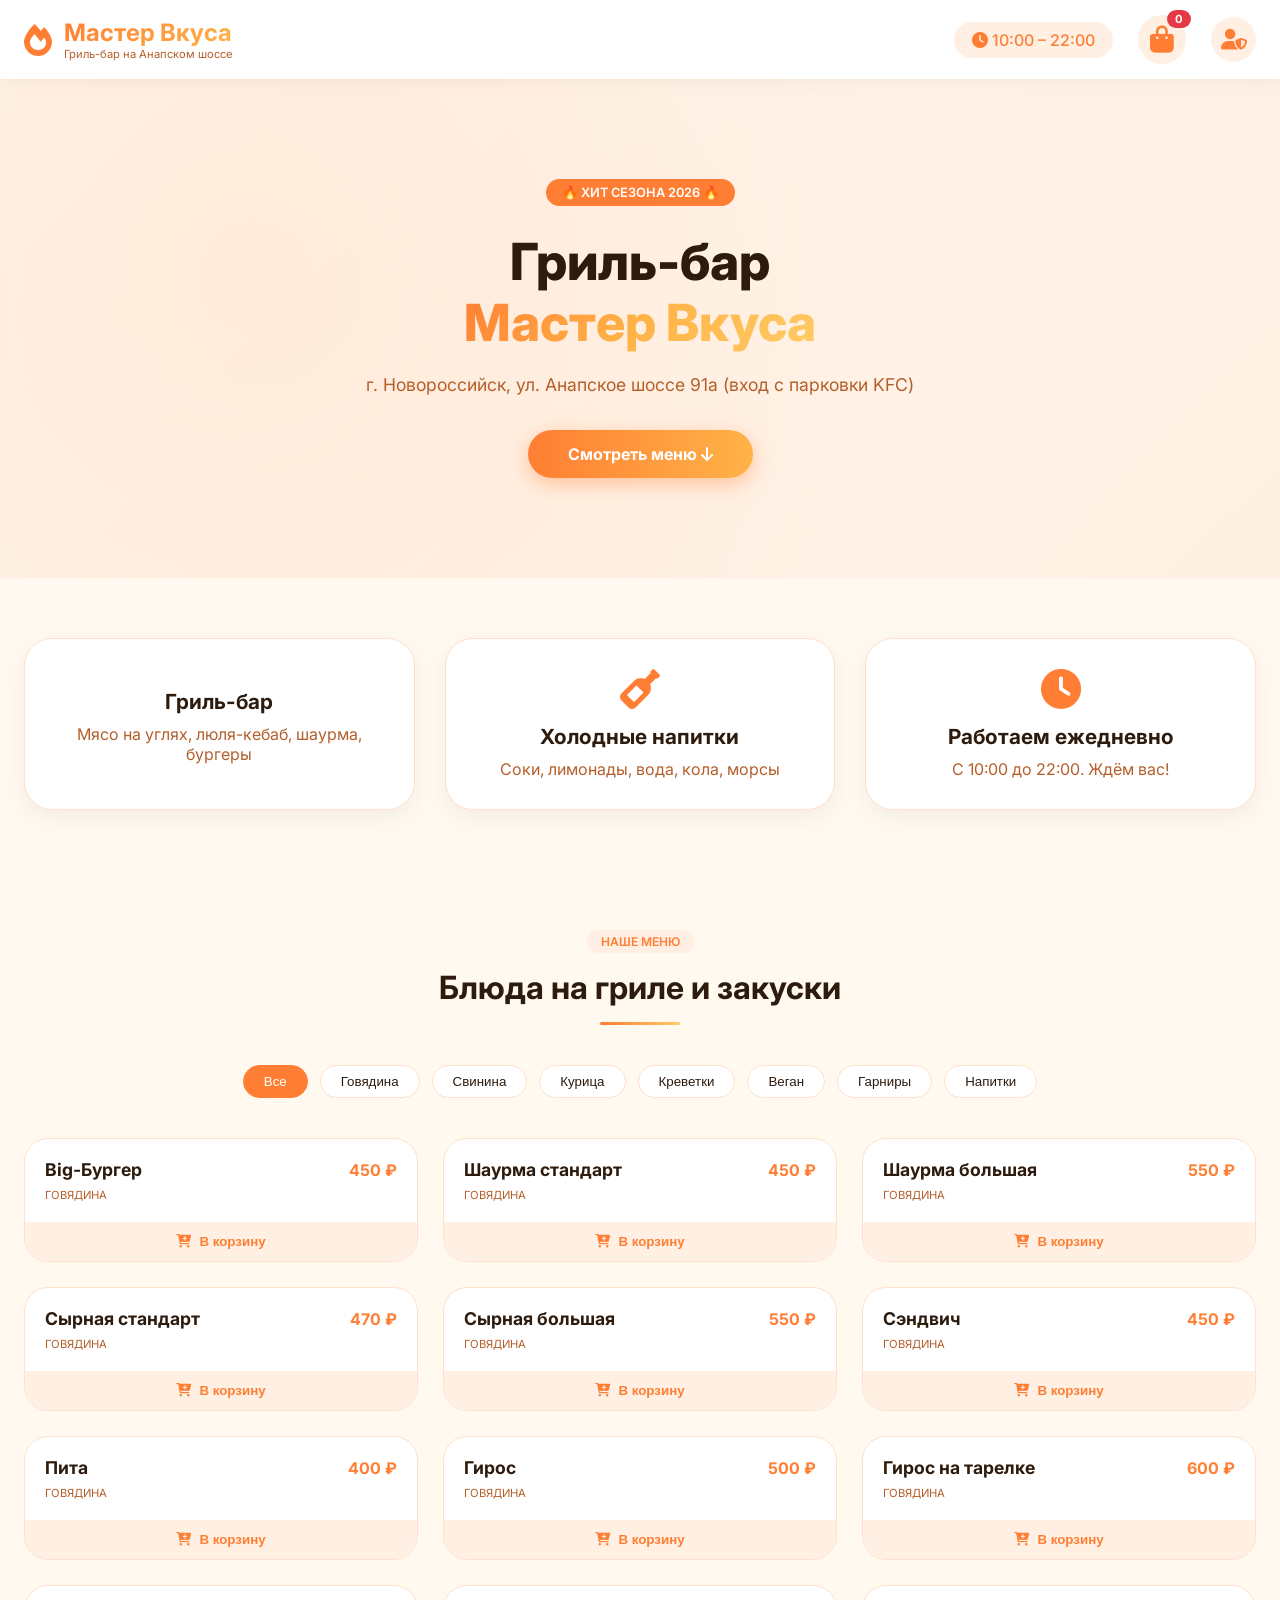
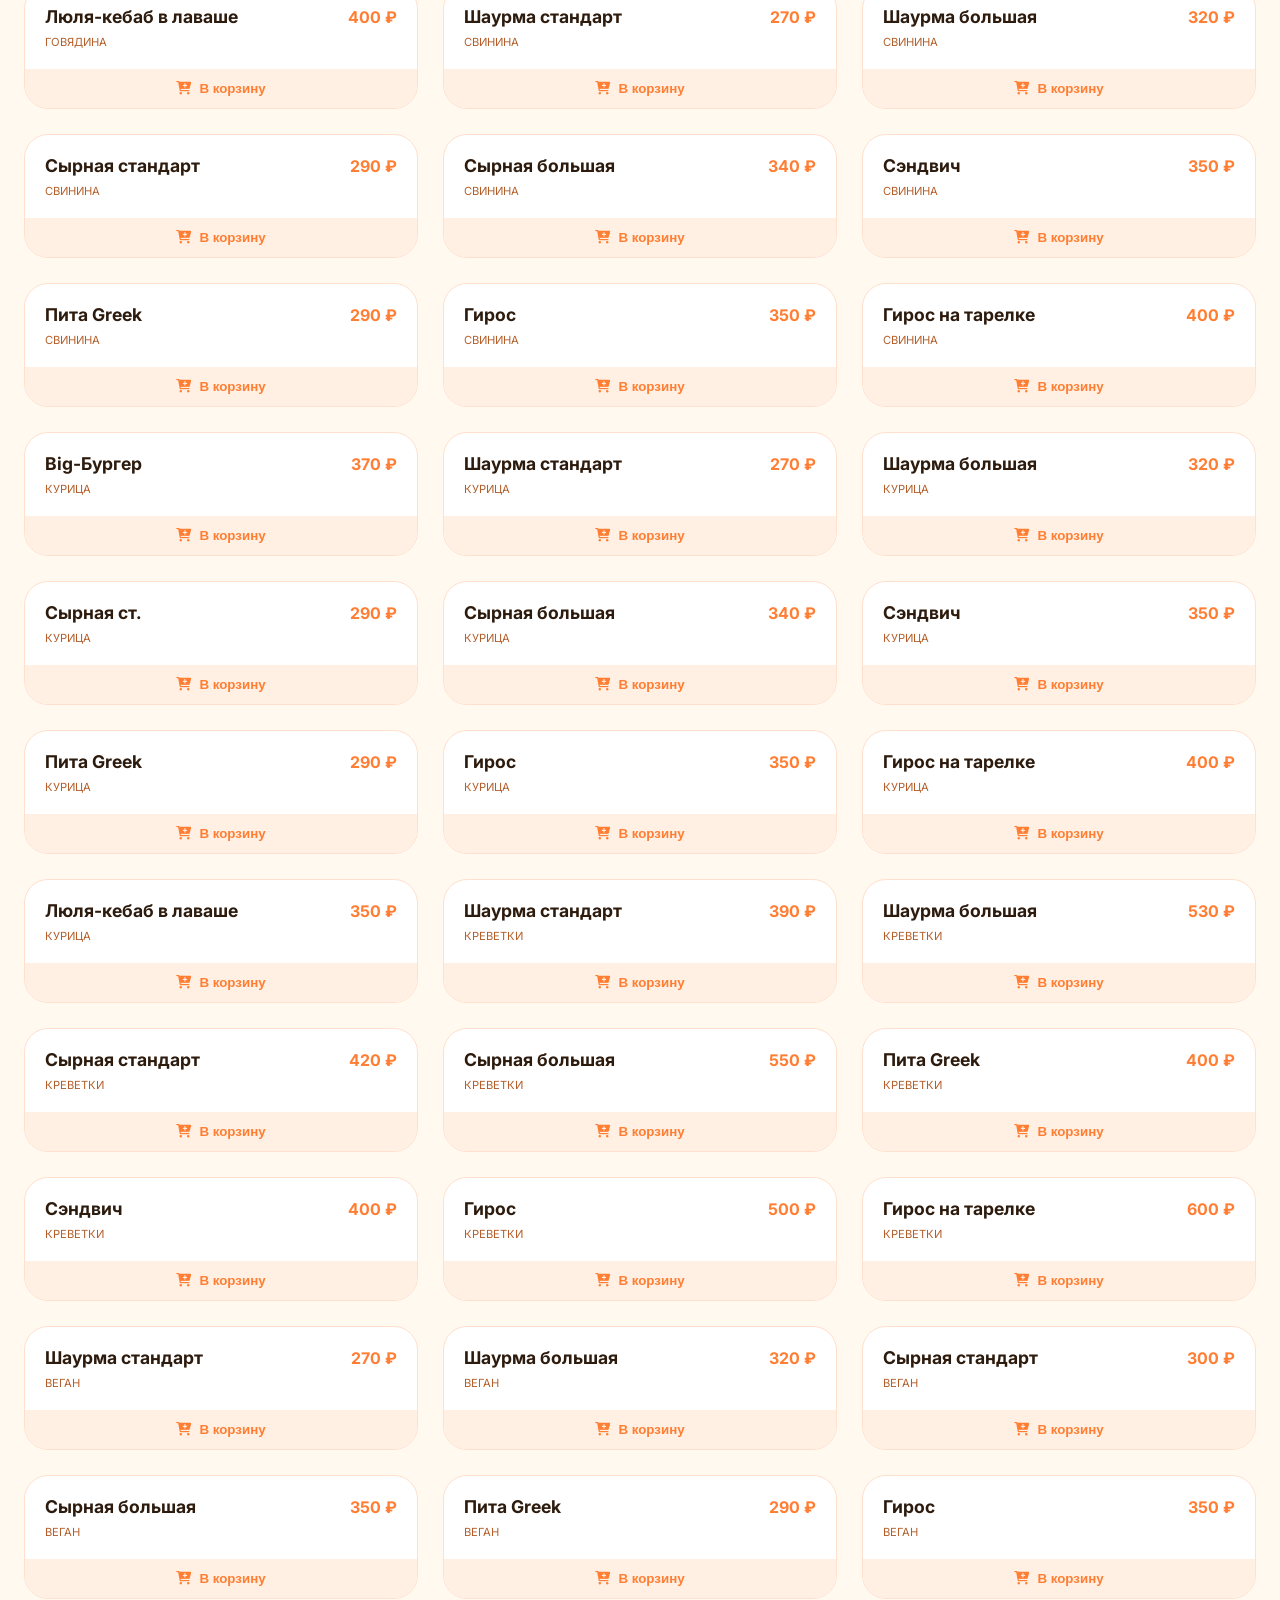
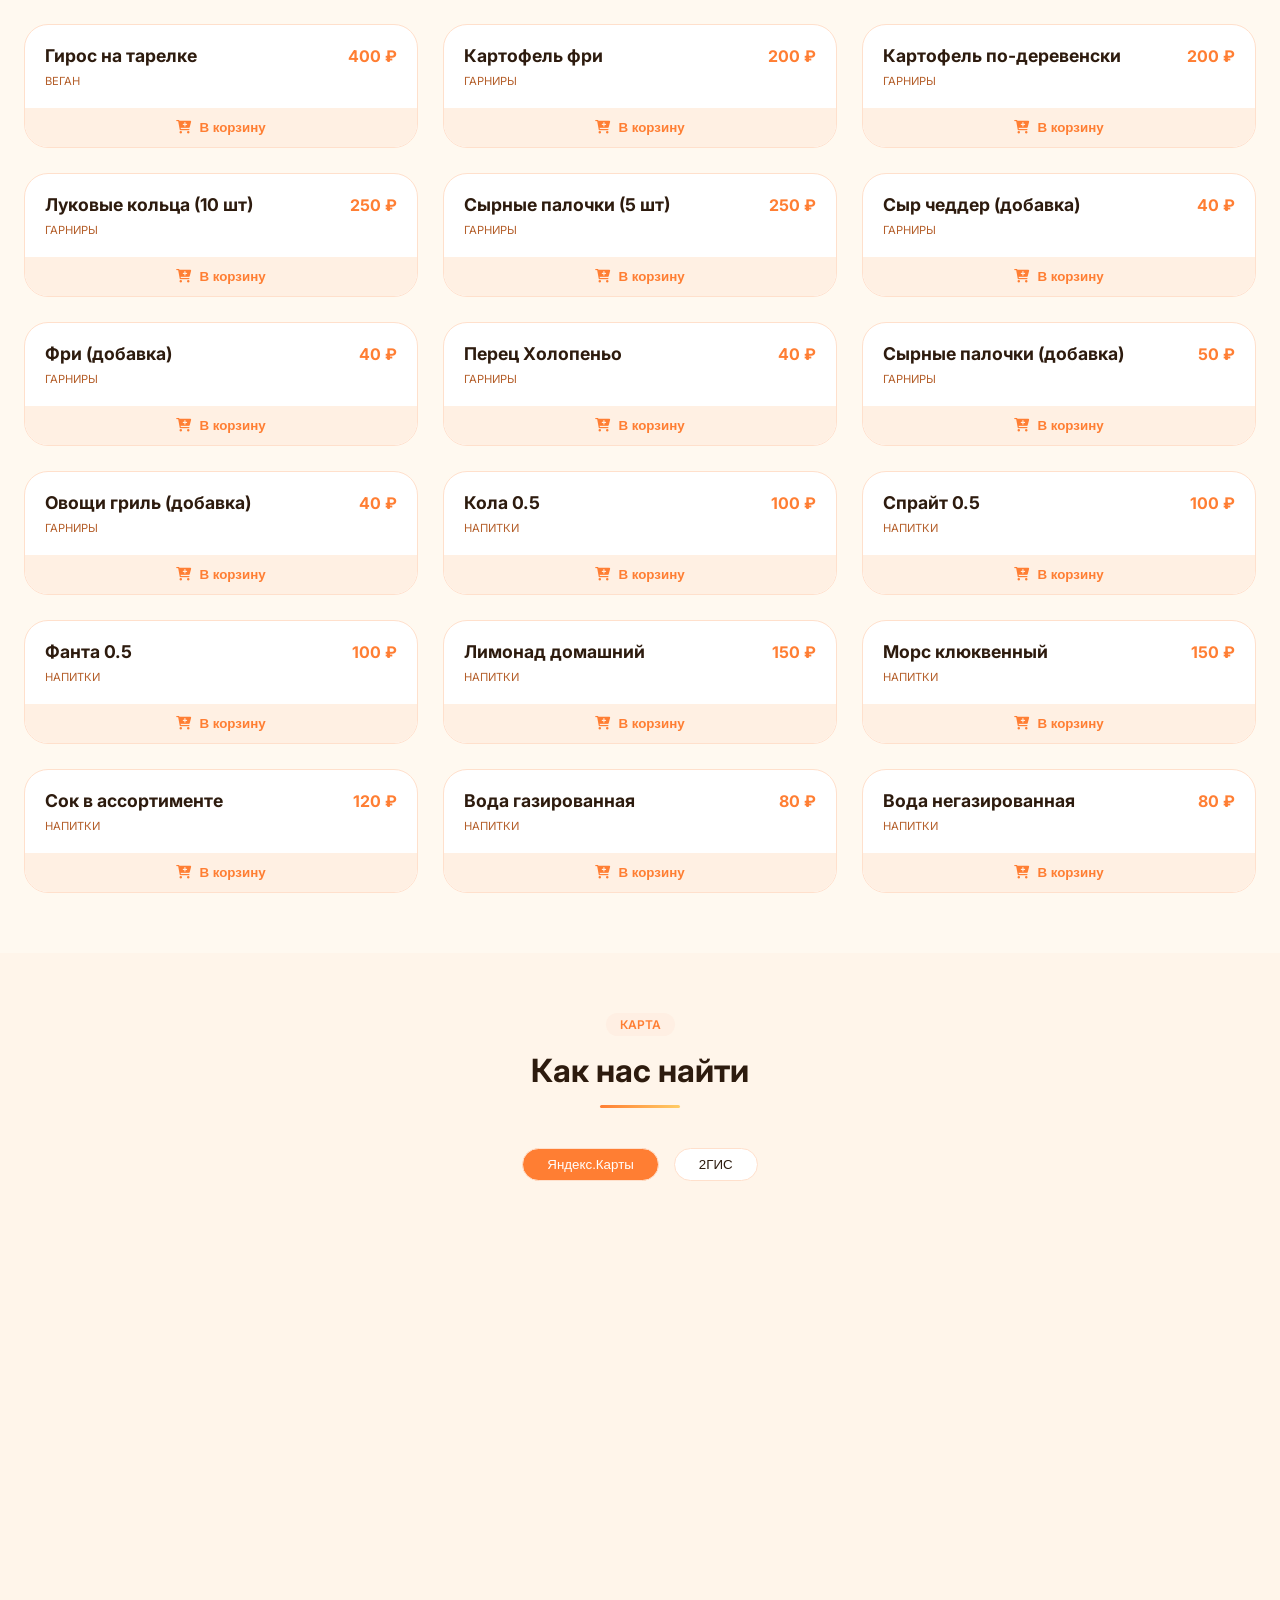
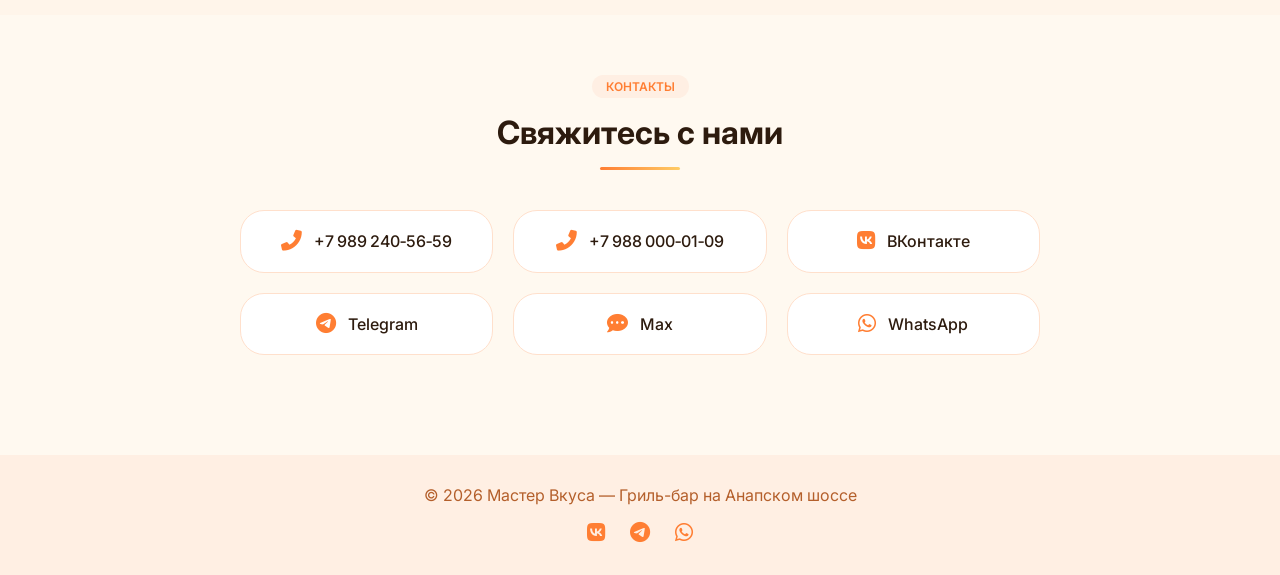
==== commit d2c53a74: "Update index.html" ====
--- a/index.html
+++ b/index.html
@@ -22,14 +22,11 @@
             <li><a href="#contacts" class="mobile-link">📞 Контакты</a></li>
             <li><a href="#" id="mobileCartLink">🛒 Корзина <span id="mobileCartCount">0</span></a></li>
             <li><a href="#" id="mobileAdminLink">🛡️ Админ</a></li>
-            <li><button id="mobileEnableNotificationsBtn" class="notif-btn-mobile">🔔 Включить уведомления</button></li>
+            <li><button id="themeToggleMobile" class="theme-btn-mobile">🌙 Тёмная тема</button></li>
         </ul>
     </nav>
 
     <div id="toast" class="toast"></div>
-
-    <!-- Плавающая кнопка включения уведомлений -->
-    <button id="enableNotificationsBtn" class="enable-notif-btn"><i class="fas fa-bell"></i> Включить уведомления</button>
 
     <header class="header">
         <div class="container">
@@ -143,18 +140,7 @@
         </div>
     </div>
 
-    <!-- Модалка добавок -->
-    <div id="extrasModal" class="modal">
-        <div class="modal-content">
-            <span class="close-extras">&times;</span>
-            <h2><i class="fas fa-plus-circle"></i> Добавки</h2>
-            <p style="margin-bottom:15px;">Выберите добавки для <strong id="extrasItemName"></strong></p>
-            <div id="extrasList" class="extras-list"></div>
-            <button id="extrasSaveBtn" class="btn-submit">Сохранить →</button>
-        </div>
-    </div>
-
-    <!-- Модалка заказа -->
+    <!-- Модалка оформления заказа (ВСЕ ПОЛЯ НА МЕСТЕ) -->
     <div id="orderModal" class="modal">
         <div class="modal-content">
             <span class="close-order">&times;</span>
@@ -162,15 +148,46 @@
             <form id="orderForm">
                 <label>Ваше имя</label>
                 <input type="text" id="customerName" placeholder="Алексей" required>
-                <label>Адрес доставки</label>
-                <input type="text" id="customerAddress" placeholder="ул. Красная, 12, кв. 5" required>
+                
+                <label>Ваша фамилия</label>
+                <input type="text" id="customerLastName" placeholder="Иванов" required>
+                
+                <label>Телефон</label>
+                <input type="tel" id="customerPhone" placeholder="+7 999 123 45 67" required>
+                
+                <label>Способ получения</label>
+                <select id="deliveryMethod" required>
+                    <option value="Самовывоз">📦 Самовывоз (Анапское шоссе 91а)</option>
+                    <option value="Доставка">🚚 Доставка курьером</option>
+                    <option value="В заведении">🍽️ Поесть в заведении</option>
+                </select>
+                
+                <div id="addressBlock" style="display: none;">
+                    <label>Адрес доставки</label>
+                    <input type="text" id="customerAddress" placeholder="ул. Красная, 12, кв. 5">
+                </div>
+                
                 <label>Способ оплаты</label>
                 <select id="paymentMethod">
-                    <option value="Наличные">Наличные курьеру</option>
-                    <option value="Карта">Карта курьеру</option>
+                    <option value="Наличные">Наличные</option>
+                    <option value="Карта">Карта</option>
+                    <option value="СБП">СБП (QR-код)</option>
+                    <option value="Криптовалюта">Криптовалюта</option>
                 </select>
+                
                 <button type="submit" class="btn-submit">Отправить заказ →</button>
             </form>
+        </div>
+    </div>
+
+    <!-- Модалка добавок -->
+    <div id="extrasModal" class="modal">
+        <div class="modal-content">
+            <span class="close-extras">&times;</span>
+            <h2><i class="fas fa-plus-circle"></i> Добавки</h2>
+            <p><strong id="extrasItemName"></strong></p>
+            <div id="extrasList" class="extras-list"></div>
+            <button id="extrasSaveBtn" class="btn-submit">Сохранить →</button>
         </div>
     </div>
 
@@ -186,13 +203,9 @@
             </form>
             <div id="adminContent" style="display:none;">
                 <div class="admin-header">
-                    <h3>📋 Активные заказы</h3>
+                    <h3>📋 Заказы клиентов</h3>
                 </div>
                 <div id="ordersList" class="admin-orders-list"></div>
-                <div class="admin-header" style="margin-top:30px;">
-                    <h3>📦 Архив (выполненные заказы)</h3>
-                </div>
-                <div id="completedOrdersList" class="admin-orders-list"></div>
             </div>
         </div>
     </div>
--- a/style.css
+++ b/style.css
@@ -34,6 +34,31 @@
 .toast.show {
     opacity: 1;
     transform: translateX(-50%) translateY(0);
+}
+
+/* Плавающая кнопка уведомлений */
+.enable-notif-btn {
+    position: fixed;
+    bottom: 90px;
+    right: 20px;
+    background: #ff7e33;
+    color: white;
+    border: none;
+    width: 50px;
+    height: 50px;
+    border-radius: 50%;
+    cursor: pointer;
+    z-index: 99;
+    box-shadow: 0 4px 12px rgba(0,0,0,0.2);
+    display: flex;
+    align-items: center;
+    justify-content: center;
+    font-size: 1.2rem;
+    transition: 0.2s;
+}
+.enable-notif-btn:hover {
+    transform: scale(1.05);
+    background: #ffb347;
 }
 
 /* Бургер */
@@ -74,7 +99,7 @@
 .mobile-nav.active { left: 0; }
 .mobile-nav ul { list-style: none; }
 .mobile-nav ul li { margin: 25px 0; }
-.mobile-nav ul li a {
+.mobile-nav ul li a, .notif-btn-mobile {
     display: flex;
     align-items: center;
     gap: 12px;
@@ -82,6 +107,10 @@
     font-weight: 500;
     color: #2d1b0e;
     text-decoration: none;
+    background: none;
+    border: none;
+    width: 100%;
+    cursor: pointer;
 }
 @media (max-width: 768px) {
     .burger-menu { display: flex; }
@@ -599,19 +628,8 @@
     flex-wrap: wrap;
     gap: 15px;
 }
-.send-notif-btn {
-    background: #ff7e33;
-    border: none;
-    padding: 10px 20px;
-    border-radius: 40px;
-    color: white;
-    cursor: pointer;
-    display: flex;
-    align-items: center;
-    gap: 8px;
-}
 .admin-orders-list {
-    max-height: 500px;
+    max-height: 400px;
     overflow-y: auto;
 }
 .admin-order-item {
@@ -638,8 +656,36 @@
     font-weight: 700;
 }
 .admin-order-items {
-    font-size: 0.9rem;
+    font-size: 0.85rem;
     color: #b45f2b;
+    margin: 8px 0;
+}
+.admin-order-actions {
+    display: flex;
+    gap: 10px;
+    margin-top: 10px;
+}
+.complete-order-btn {
+    background: #2d6a2d;
+    border: none;
+    padding: 6px 16px;
+    border-radius: 40px;
+    color: white;
+    cursor: pointer;
+}
+.complete-order-btn:hover {
+    background: #1e4a1e;
+}
+.notify-client-btn {
+    background: #ff7e33;
+    border: none;
+    padding: 6px 16px;
+    border-radius: 40px;
+    color: white;
+    cursor: pointer;
+}
+.notify-client-btn:hover {
+    background: #ffb347;
 }
 
 /* Footer */
@@ -670,4 +716,5 @@
     .section-header h2 { font-size: 1.6rem; }
     .cart-item { flex-wrap: wrap; gap: 10px; }
     .cart-item-controls { margin-left: auto; }
-}
+    .enable-notif-btn { bottom: 80px; width: 45px; height: 45px; font-size: 1rem; }
+}
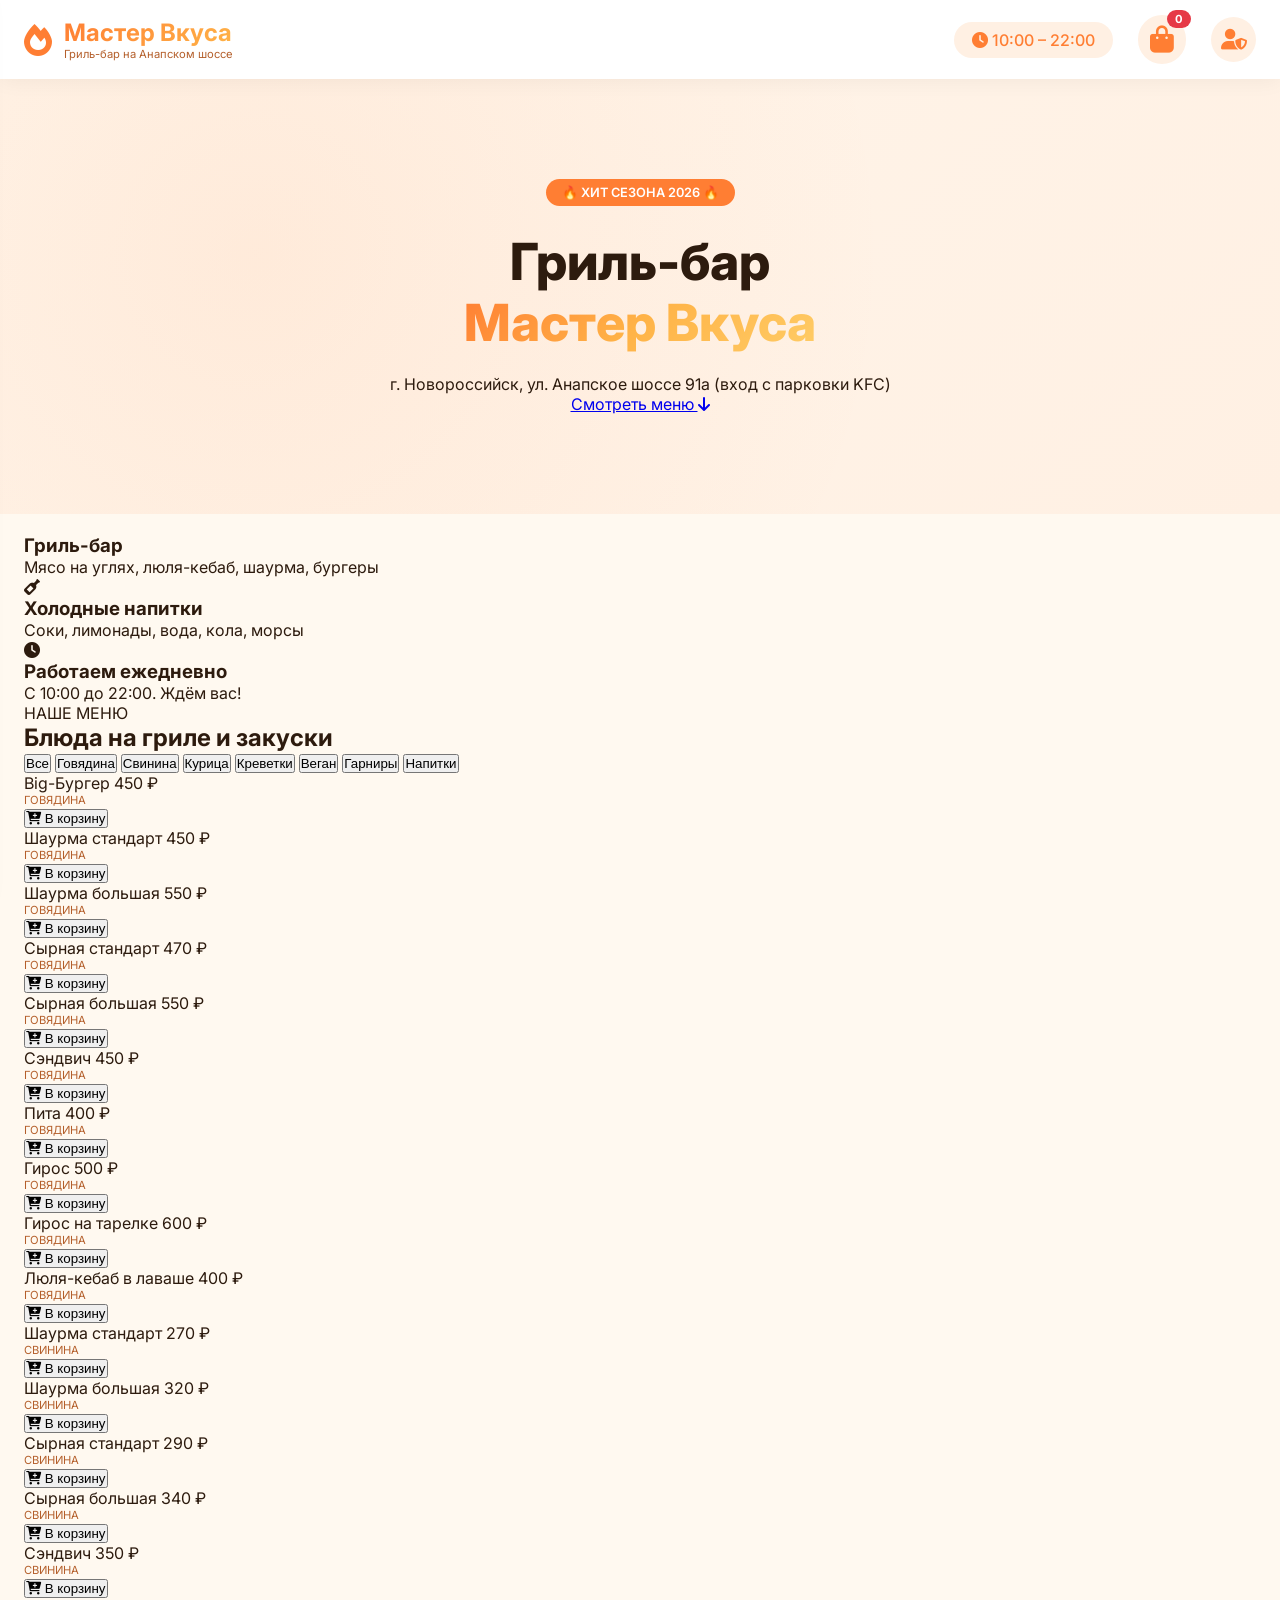
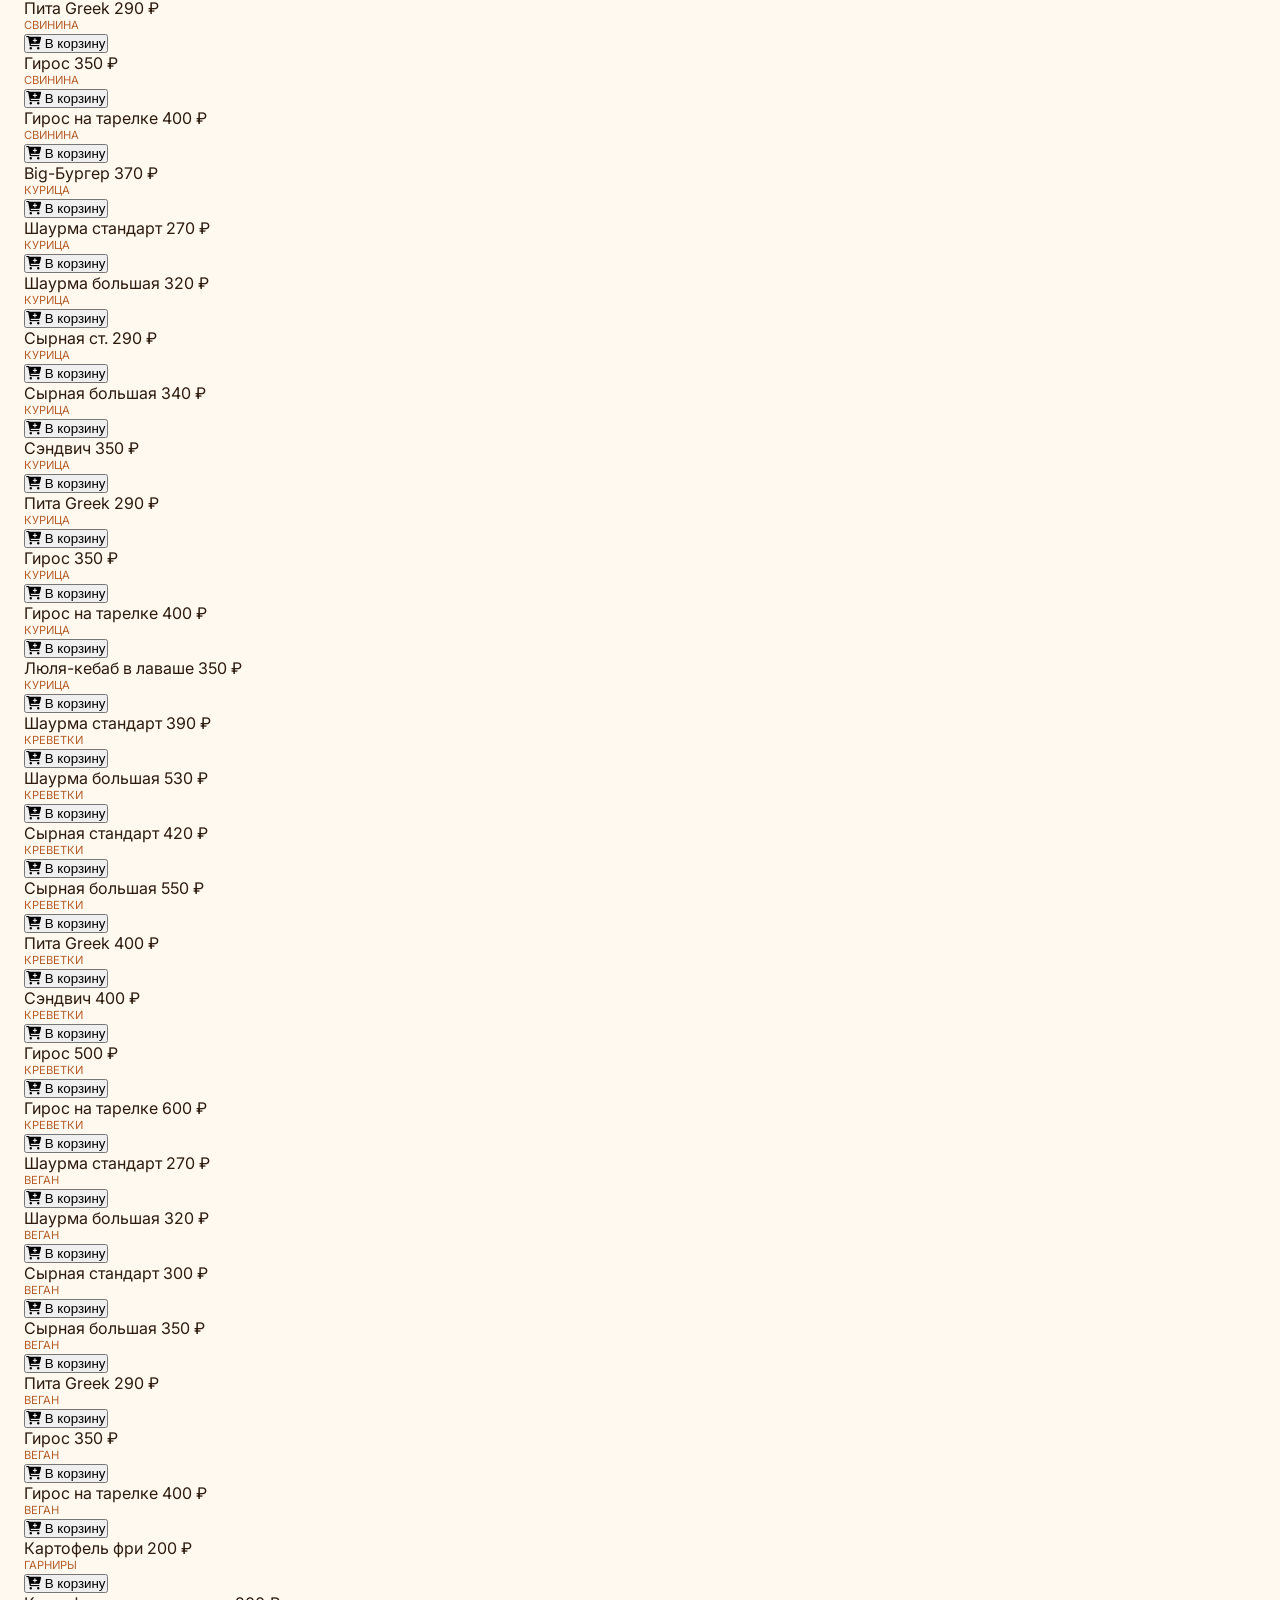
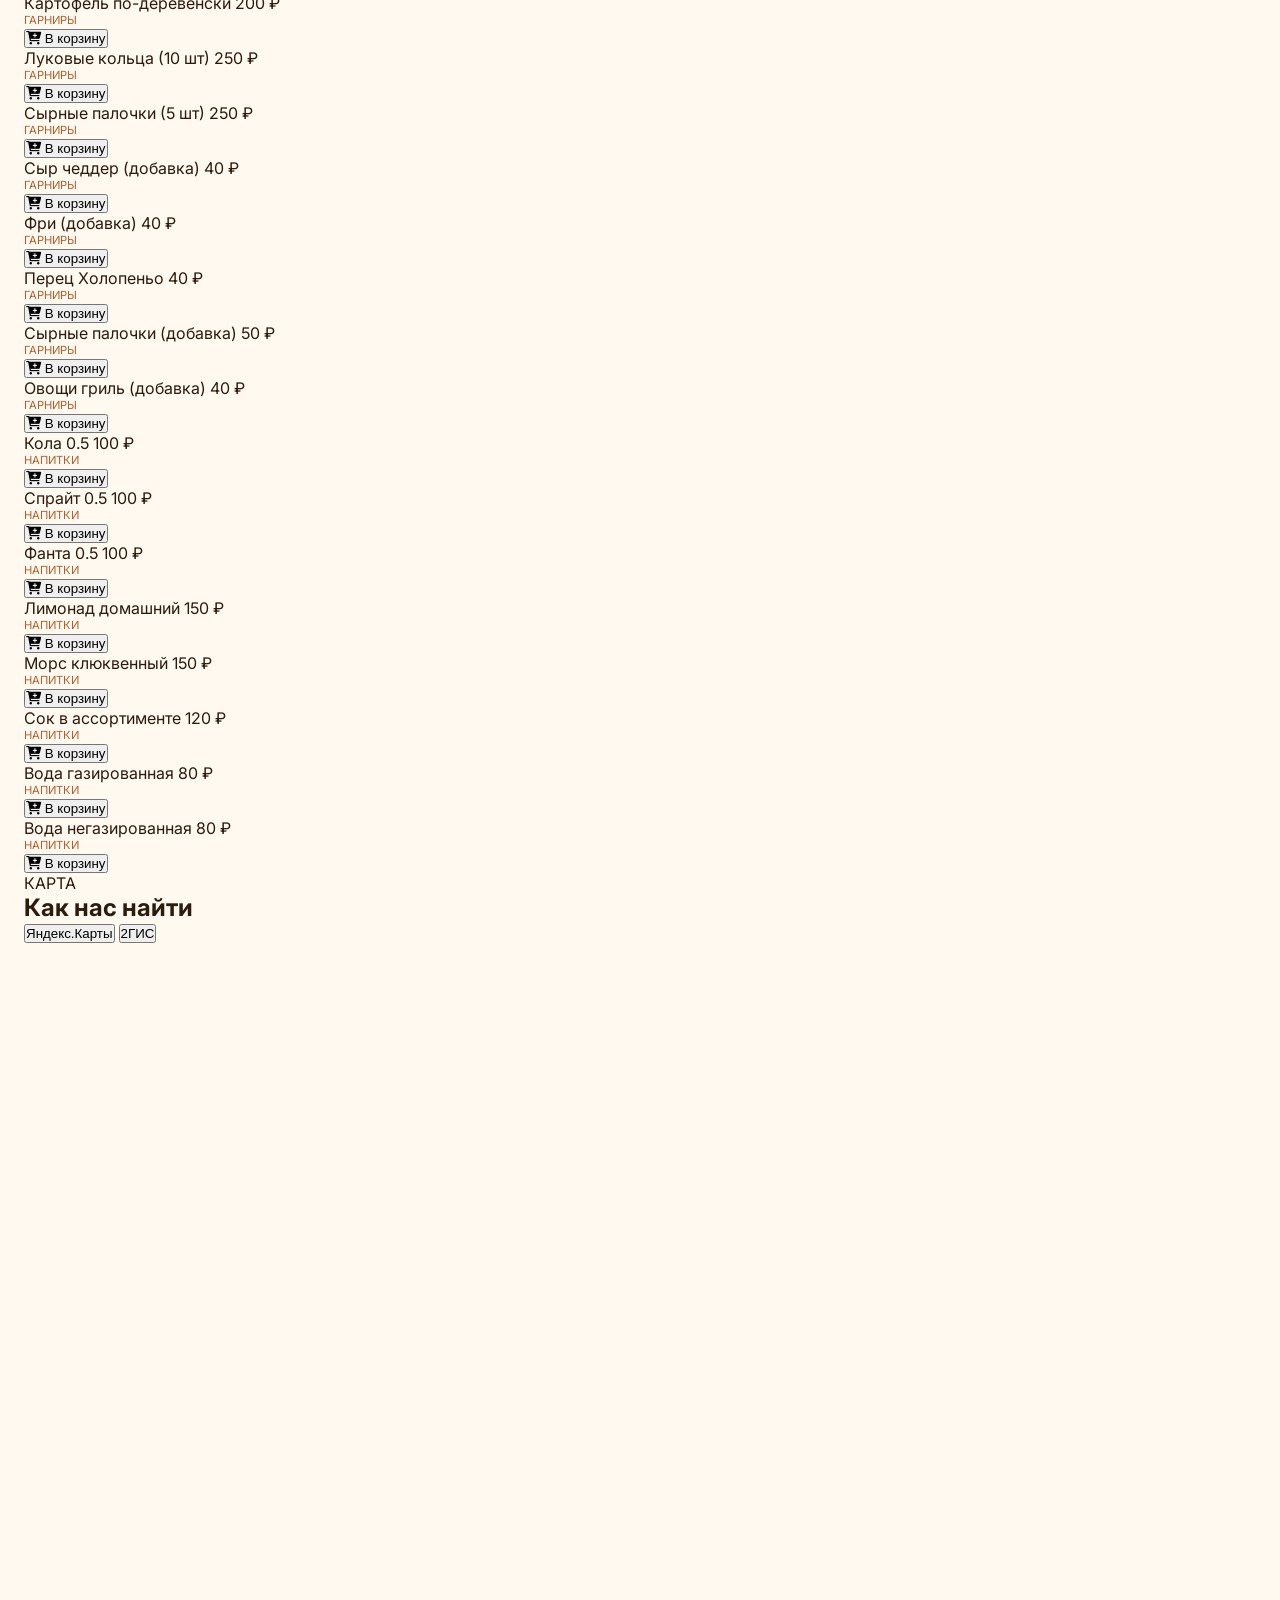
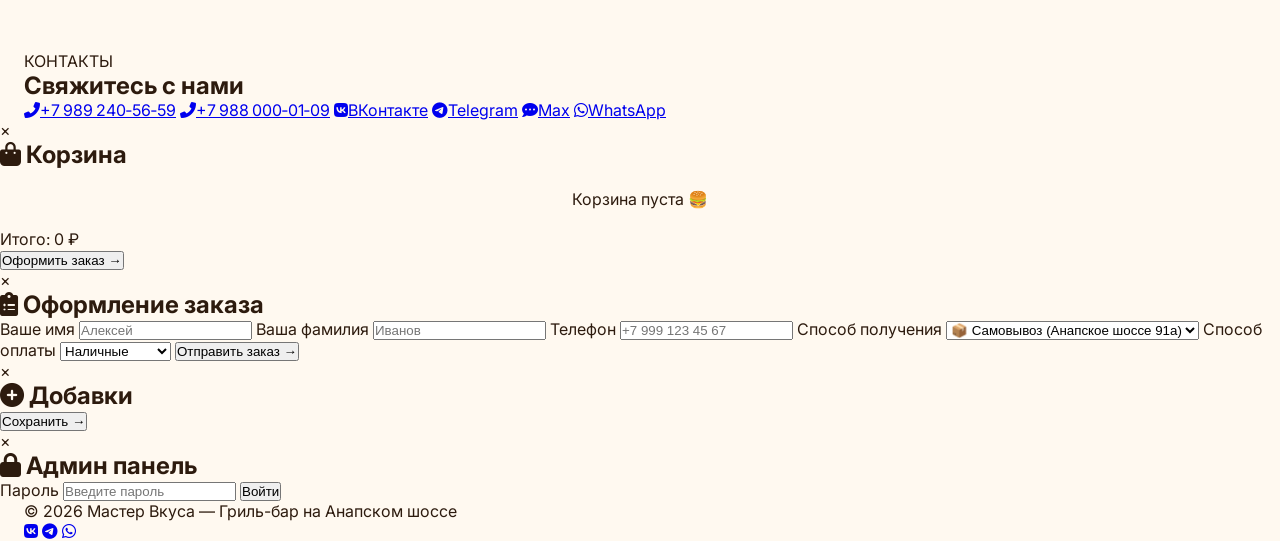
==== commit 02f52487: "Update index.html" ====
--- a/index.html
+++ b/index.html
@@ -140,7 +140,7 @@
         </div>
     </div>
 
-    <!-- Модалка оформления заказа (ВСЕ ПОЛЯ НА МЕСТЕ) -->
+    <!-- Модалка оформления заказа -->
     <div id="orderModal" class="modal">
         <div class="modal-content">
             <span class="close-order">&times;</span>
--- a/style.css
+++ b/style.css
@@ -36,32 +36,6 @@
     transform: translateX(-50%) translateY(0);
 }
 
-/* Плавающая кнопка уведомлений */
-.enable-notif-btn {
-    position: fixed;
-    bottom: 90px;
-    right: 20px;
-    background: #ff7e33;
-    color: white;
-    border: none;
-    width: 50px;
-    height: 50px;
-    border-radius: 50%;
-    cursor: pointer;
-    z-index: 99;
-    box-shadow: 0 4px 12px rgba(0,0,0,0.2);
-    display: flex;
-    align-items: center;
-    justify-content: center;
-    font-size: 1.2rem;
-    transition: 0.2s;
-}
-.enable-notif-btn:hover {
-    transform: scale(1.05);
-    background: #ffb347;
-}
-
-/* Бургер */
 .burger-menu {
     display: none;
     position: fixed;
@@ -99,7 +73,7 @@
 .mobile-nav.active { left: 0; }
 .mobile-nav ul { list-style: none; }
 .mobile-nav ul li { margin: 25px 0; }
-.mobile-nav ul li a, .notif-btn-mobile {
+.mobile-nav ul li a, .theme-btn-mobile {
     display: flex;
     align-items: center;
     gap: 12px;
@@ -117,7 +91,6 @@
     .header .container { padding-left: 55px; }
 }
 
-/* Header */
 .header {
     background: white;
     box-shadow: 0 2px 20px rgba(0,0,0,0.05);
@@ -206,7 +179,6 @@
     font-weight: bold;
 }
 
-/* Hero */
 .hero {
     position: relative;
     padding: 100px 0;
@@ -222,10 +194,7 @@
     background-image: radial-gradient(circle at 20% 40%, rgba(255, 126, 51, 0.08) 0%, transparent 60%);
     pointer-events: none;
 }
-.hero-content {
-    position: relative;
-    z-index: 2;
-}
+.hero-content { position: relative; z-index: 2; }
 .hero-badge {
     display: inline-block;
     background: #ff7e33;
@@ -248,473 +217,4 @@
     background-clip: text;
     color: transparent;
 }
-.hero p {
-    font-size: 1.1rem;
-    color: #b45f2b;
-    margin-bottom: 35px;
-}
-.btn-primary {
-    background: linear-gradient(90deg, #ff7e33, #ffb347);
-    border: none;
-    padding: 14px 40px;
-    border-radius: 50px;
-    font-weight: 700;
-    color: white;
-    text-decoration: none;
-    display: inline-block;
-    transition: 0.3s;
-    box-shadow: 0 6px 20px rgba(255, 126, 51, 0.4);
-}
-.btn-primary:hover {
-    transform: translateY(-3px);
-    box-shadow: 0 12px 28px rgba(255, 126, 51, 0.5);
-}
-
-/* Info cards */
-.info-cards {
-    padding: 60px 0;
-}
-.info-grid {
-    display: grid;
-    grid-template-columns: repeat(auto-fit, minmax(260px, 1fr));
-    gap: 30px;
-}
-.info-card {
-    text-align: center;
-    padding: 30px;
-    background: white;
-    border-radius: 28px;
-    box-shadow: 0 8px 24px rgba(0,0,0,0.05);
-    transition: 0.3s;
-    border: 1px solid #ffe0cc;
-}
-.info-card:hover {
-    transform: translateY(-5px);
-    border-color: #ff7e33;
-}
-.info-card i {
-    font-size: 2.5rem;
-    color: #ff7e33;
-    margin-bottom: 15px;
-}
-.info-card h3 {
-    font-size: 1.3rem;
-    margin-bottom: 10px;
-}
-.info-card p {
-    color: #b45f2b;
-}
-
-/* Menu */
-.menu-section {
-    padding: 60px 0;
-}
-.section-header {
-    text-align: center;
-    margin-bottom: 40px;
-}
-.section-tag {
-    display: inline-block;
-    background: #ffefe3;
-    color: #ff7e33;
-    padding: 4px 14px;
-    border-radius: 50px;
-    font-size: 0.75rem;
-    font-weight: 600;
-    margin-bottom: 15px;
-}
-.section-header h2 {
-    font-size: 2rem;
-    margin-bottom: 15px;
-}
-.line {
-    width: 80px;
-    height: 3px;
-    background: linear-gradient(90deg, #ff7e33, #ffcc66);
-    margin: 0 auto;
-    border-radius: 10px;
-}
-.category-filters {
-    display: flex;
-    flex-wrap: wrap;
-    justify-content: center;
-    gap: 12px;
-    margin-bottom: 40px;
-}
-.filter-btn {
-    background: white;
-    border: 1px solid #ffe0cc;
-    padding: 8px 20px;
-    border-radius: 50px;
-    color: #2d1b0e;
-    cursor: pointer;
-    transition: 0.2s;
-}
-.filter-btn.active, .filter-btn:hover {
-    background: #ff7e33;
-    color: white;
-    border-color: #ff7e33;
-}
-.menu-grid {
-    display: grid;
-    grid-template-columns: repeat(auto-fill, minmax(300px, 1fr));
-    gap: 25px;
-}
-.menu-card {
-    background: white;
-    border-radius: 24px;
-    overflow: hidden;
-    transition: 0.3s;
-    border: 1px solid #ffe0cc;
-}
-.menu-card:hover {
-    transform: translateY(-5px);
-    border-color: #ff7e33;
-}
-.card-content {
-    padding: 20px;
-}
-.card-title {
-    display: flex;
-    justify-content: space-between;
-    align-items: baseline;
-    margin-bottom: 8px;
-}
-.item-name {
-    font-weight: 700;
-    font-size: 1.1rem;
-}
-.item-price {
-    color: #ff7e33;
-    font-weight: 700;
-}
-.btn-add {
-    background: #fff0e3;
-    border: none;
-    width: 100%;
-    padding: 12px;
-    font-weight: 600;
-    color: #ff7e33;
-    cursor: pointer;
-    transition: 0.2s;
-    display: flex;
-    align-items: center;
-    justify-content: center;
-    gap: 8px;
-}
-.btn-add:hover {
-    background: #ff7e33;
-    color: white;
-}
-
-/* Map */
-.map-section {
-    padding: 60px 0;
-    background: #fff5ea;
-}
-.map-tabs {
-    display: flex;
-    gap: 15px;
-    justify-content: center;
-    margin-bottom: 20px;
-}
-.map-tab {
-    background: white;
-    border: 1px solid #ffe0cc;
-    padding: 8px 24px;
-    border-radius: 50px;
-    color: #2d1b0e;
-    cursor: pointer;
-}
-.map-tab.active {
-    background: #ff7e33;
-    color: white;
-}
-.map-container {
-    display: none;
-}
-.map-container.active {
-    display: block;
-}
-
-/* Contacts */
-.contacts-section {
-    padding: 60px 0;
-}
-.contacts-grid {
-    display: grid;
-    grid-template-columns: repeat(auto-fit, minmax(200px, 1fr));
-    gap: 20px;
-    max-width: 800px;
-    margin: 0 auto;
-}
-.contact-card {
-    background: white;
-    padding: 20px;
-    border-radius: 24px;
-    display: flex;
-    align-items: center;
-    justify-content: center;
-    gap: 12px;
-    text-decoration: none;
-    color: #2d1b0e;
-    font-weight: 500;
-    transition: 0.2s;
-    border: 1px solid #ffe0cc;
-}
-.contact-card:hover {
-    border-color: #ff7e33;
-    transform: translateY(-3px);
-}
-.contact-card i {
-    font-size: 1.3rem;
-    color: #ff7e33;
-}
-
-/* Modal */
-.modal {
-    display: none;
-    position: fixed;
-    z-index: 1002;
-    left: 0;
-    top: 0;
-    width: 100%;
-    height: 100%;
-    background: rgba(0,0,0,0.5);
-    backdrop-filter: blur(4px);
-}
-.modal-content {
-    background: white;
-    margin: 50px auto;
-    width: 90%;
-    max-width: 550px;
-    border-radius: 32px;
-    padding: 30px;
-    animation: fadeUp 0.3s;
-}
-@keyframes fadeUp {
-    from { opacity: 0; transform: translateY(30px);}
-    to { opacity: 1; transform: translateY(0);}
-}
-.close, .close-order, .close-admin, .close-extras {
-    float: right;
-    font-size: 28px;
-    cursor: pointer;
-    color: #aaa;
-}
-.close:hover, .close-order:hover, .close-admin:hover, .close-extras:hover {
-    color: #ff7e33;
-}
-.cart-items-list {
-    max-height: 350px;
-    overflow-y: auto;
-    margin: 20px 0;
-}
-.cart-item {
-    display: flex;
-    justify-content: space-between;
-    align-items: center;
-    background: #fef8f0;
-    padding: 12px 16px;
-    border-radius: 50px;
-    margin-bottom: 10px;
-}
-.cart-item-info {
-    flex: 1;
-}
-.cart-item-name {
-    font-weight: 600;
-}
-.cart-item-price {
-    color: #ff7e33;
-}
-.cart-item-controls {
-    display: flex;
-    align-items: center;
-    gap: 12px;
-}
-.cart-item-controls button {
-    background: #fff0e3;
-    border: none;
-    width: 30px;
-    height: 30px;
-    border-radius: 50%;
-    cursor: pointer;
-    font-weight: bold;
-}
-.cart-item-controls button:hover {
-    background: #ff7e33;
-    color: white;
-}
-.cart-item-remove {
-    background: #e63946;
-    border: none;
-    padding: 5px 14px;
-    border-radius: 30px;
-    color: white;
-    cursor: pointer;
-}
-.cart-total {
-    font-size: 1.4rem;
-    text-align: right;
-    margin: 15px 0;
-    border-top: 2px solid #ffe0cc;
-    padding-top: 15px;
-    font-weight: 700;
-    color: #ff7e33;
-}
-.btn-checkout, .btn-submit {
-    background: #ff7e33;
-    width: 100%;
-    padding: 14px;
-    border: none;
-    border-radius: 60px;
-    font-weight: 700;
-    font-size: 1rem;
-    color: white;
-    cursor: pointer;
-    transition: 0.2s;
-}
-.btn-checkout:hover, .btn-submit:hover {
-    background: #ffb347;
-}
-.extras-list {
-    display: flex;
-    flex-direction: column;
-    gap: 10px;
-    margin: 15px 0;
-}
-.extras-item {
-    display: flex;
-    justify-content: space-between;
-    align-items: center;
-    padding: 10px;
-    background: #fef8f0;
-    border-radius: 50px;
-}
-.extras-item label {
-    display: flex;
-    align-items: center;
-    gap: 8px;
-}
-.extras-item input {
-    width: 20px;
-    height: 20px;
-    cursor: pointer;
-}
-form label {
-    display: block;
-    margin: 15px 0 5px;
-    font-weight: 500;
-}
-form input, form select {
-    width: 100%;
-    padding: 12px;
-    border-radius: 60px;
-    border: 1px solid #ffe0cc;
-    background: #fefaf5;
-    font-size: 1rem;
-}
-
-/* Admin panel */
-.admin-panel {
-    max-width: 800px !important;
-}
-.admin-header {
-    display: flex;
-    justify-content: space-between;
-    align-items: center;
-    margin-bottom: 20px;
-    flex-wrap: wrap;
-    gap: 15px;
-}
-.admin-orders-list {
-    max-height: 400px;
-    overflow-y: auto;
-}
-.admin-order-item {
-    background: #fef8f0;
-    padding: 15px;
-    border-radius: 20px;
-    margin-bottom: 12px;
-}
-.admin-order-header {
-    display: flex;
-    justify-content: space-between;
-    align-items: center;
-    flex-wrap: wrap;
-    gap: 10px;
-    margin-bottom: 10px;
-    padding-bottom: 8px;
-    border-bottom: 1px solid #ffe0cc;
-}
-.admin-order-customer {
-    font-weight: 700;
-    color: #ff7e33;
-}
-.admin-order-total {
-    font-weight: 700;
-}
-.admin-order-items {
-    font-size: 0.85rem;
-    color: #b45f2b;
-    margin: 8px 0;
-}
-.admin-order-actions {
-    display: flex;
-    gap: 10px;
-    margin-top: 10px;
-}
-.complete-order-btn {
-    background: #2d6a2d;
-    border: none;
-    padding: 6px 16px;
-    border-radius: 40px;
-    color: white;
-    cursor: pointer;
-}
-.complete-order-btn:hover {
-    background: #1e4a1e;
-}
-.notify-client-btn {
-    background: #ff7e33;
-    border: none;
-    padding: 6px 16px;
-    border-radius: 40px;
-    color: white;
-    cursor: pointer;
-}
-.notify-client-btn:hover {
-    background: #ffb347;
-}
-
-/* Footer */
-.footer {
-    background: #ffefe3;
-    text-align: center;
-    padding: 30px;
-    margin-top: 40px;
-    color: #b45f2b;
-}
-.social-icons {
-    display: flex;
-    justify-content: center;
-    gap: 25px;
-    margin-top: 15px;
-}
-.social-icons a {
-    color: #ff7e33;
-    font-size: 1.3rem;
-    transition: 0.2s;
-}
-.social-icons a:hover {
-    transform: translateY(-3px);
-}
-
-@media (max-width: 768px) {
-    .hero h2 { font-size: 2rem; }
-    .section-header h2 { font-size: 1.6rem; }
-    .cart-item { flex-wrap: wrap; gap: 10px; }
-    .cart-item-controls { margin-left: auto; }
-    .enable-notif-btn { bottom: 80px; width: 45px; height: 45px; font-size: 1rem; }
-}
+.hero p
